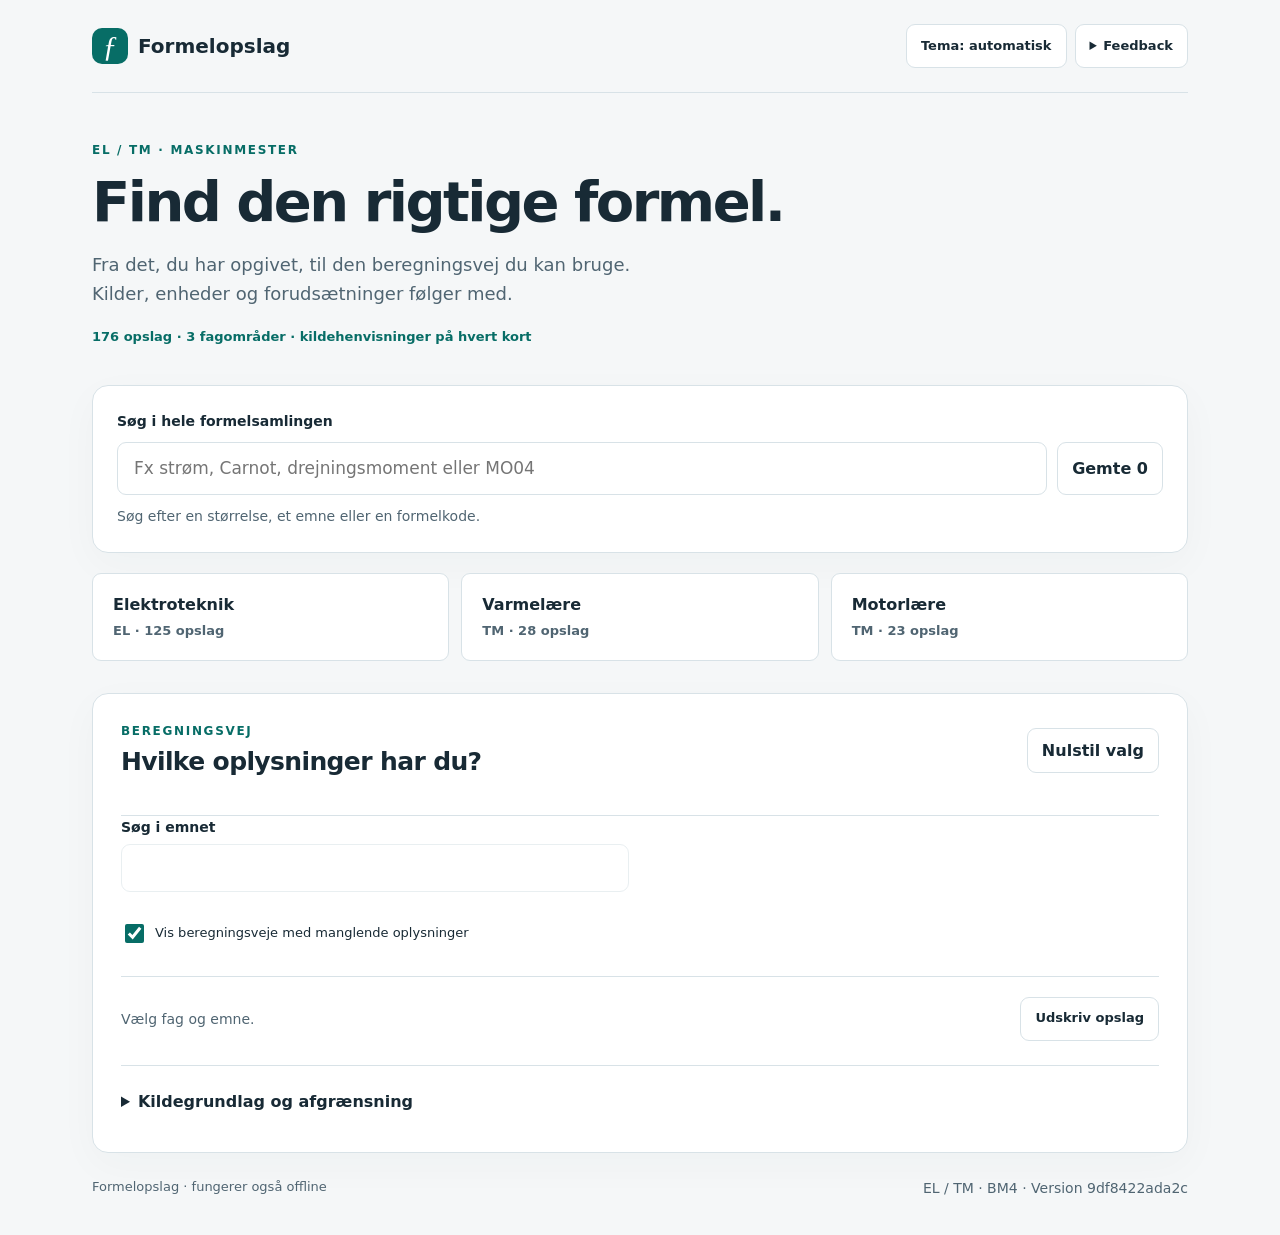
==== docs/index.html @ 3e1c9a3c "Fix formula discovery, source gaps and printable examples" ====
<!doctype html>
<html lang="da"><head><meta charset="utf-8"><meta name="viewport" content="width=device-width, initial-scale=1">
<meta name="description" content="Kildebaserede formler til elektroteknik, varmelære og motorlære. Find beregningsvejen, se enheder, forudsætninger og eksempler. Fungerer offline.">
<meta name="color-scheme" content="light dark"><title>Formelopslag · EL og TM</title><style>:root {
  color-scheme:light;
  --bg:#f5f7f8;
  --panel:#fff;
  --ink:#182a35;
  --muted:#506572;
  --border:#d8e2e7;
  --accent:#076d66;
  --soft:#e4f2ed;
  --warning:#865205;
  --shadow:0 12px 40px #1b374008;
}
@media(prefers-color-scheme:dark) {
  :root:not([data-theme=light]) {
    color-scheme:dark;
    --bg:#101b22;
    --panel:#17262f;
    --ink:#eaf2f6;
    --muted:#b0c4cf;
    --border:#38505f;
    --accent:#7bdbca;
    --soft:#183d38;
    --warning:#f4c67c;
    --shadow:none;
  }
}
:root[data-theme=dark] {
  color-scheme:dark;
  --bg:#101b22;
  --panel:#17262f;
  --ink:#eaf2f6;
  --muted:#b0c4cf;
  --border:#38505f;
  --accent:#7bdbca;
  --soft:#183d38;
  --warning:#f4c67c;
  --shadow:none;
}
* {
  box-sizing:border-box;
}
body {
  margin:0;
  background:var(--bg);
  color:var(--ink);
  font:16px/1.6 system-ui,-apple-system,BlinkMacSystemFont,"Segoe UI",sans-serif;
}
main {
  max-width:1160px;
  margin:auto;
  padding:0 32px;
}
button,input,select {
  font:inherit;
}
button,select,input[type=search] {
  min-height:44px;
  border:1px solid var(--border);
  border-radius:9px;
  background:var(--panel);
  color:var(--ink);
}
button {
  cursor:pointer;
  padding:9px 14px;
  font-weight:600;
}
button:hover {
  border-color:var(--accent);
  background:var(--soft);
}
button[aria-pressed=true] {
  background:var(--soft);
  border-color:var(--accent);
  color:var(--accent);
}
a {
  color:var(--accent);
}
:focus-visible {
  outline:3px solid var(--accent);
  outline-offset:4px;
}
[hidden] {
  display:none!important;
}
input[type=checkbox] {
  width:19px;
  height:19px;
  accent-color:var(--accent);
  vertical-align:middle;
  flex-shrink:0;
}
input:disabled {
  opacity:.55;
}
h1,h2,h3,p {
  margin-top:0;
}
h1 {
  font-size:clamp(32px,4.5vw,56px);
  line-height:1.13;
  letter-spacing:-.045em;
  margin-bottom:18px;
}
h2 {
  line-height:1.3;
  font-size:25px;
  letter-spacing:-.025em;
}
h3 {
  font-size:15px;
}
label {
  font-weight:600;
}
pre {
  white-space:pre-wrap;
  overflow-wrap:anywhere;
  font-size:14px;
}
summary {
  cursor:pointer;
  font-weight:600;
  min-height:44px;
  align-content:center;
}
.subtle {
  color:var(--muted);
  font-size:14px;
}
.eyebrow {
  font-size:12px;
  letter-spacing:.14em;
  color:var(--accent);
  font-weight:750;
  margin-bottom:10px;
}
.skip-link {
  position:absolute;
  top:-80px;
  padding:12px;
  background:var(--panel);
  z-index:10;
}
.skip-link:focus {
  top:12px;
}
.topbar {
  display:flex;
  align-items:center;
  justify-content:space-between;
  gap:16px;
  padding:24px 0;
  border-bottom:1px solid var(--border);
}
.brand {
  display:flex;
  align-items:center;
  gap:10px;
  text-decoration:none;
  font-weight:750;
  font-size:20px;
  color:var(--ink);
}
.brand-mark {
  display:grid;
  place-items:center;
  width:36px;
  height:36px;
  background:var(--accent);
  color:var(--panel);
  border-radius:10px;
  font:italic 30px Georgia,serif;
}
.header-actions {
  display:flex;
  align-items:center;
  gap:8px;
}
.header-actions button,.feedback summary {
  font-size:13px;
}
.feedback {
  position:relative;
}
.feedback summary {
  border:1px solid var(--border);
  border-radius:9px;
  padding:9px 14px;
  background:var(--panel);
}
.feedback-panel {
  position:absolute;
  right:0;
  top:52px;
  width:min(310px,calc(100vw - 32px));
  z-index:5;
  background:var(--panel);
  border:1px solid var(--border);
  border-radius:12px;
  padding:20px;
  box-shadow:var(--shadow);
}
.feedback-panel select {
  display:block;
  width:100%;
  margin:8px 0 16px;
}
.feedback-panel a {
  display:inline-block;
  padding:8px 0;
}
.feedback-panel p {
  overflow-wrap:anywhere;
  margin-bottom:0;
}
.hero {
  padding:48px 0 24px;
}
.hero-copy {
  color:var(--muted);
  font-size:18px;
  max-width:700px;
  margin-bottom:18px;
}
.catalog-count {
  font-size:13px;
  font-weight:650;
  color:var(--accent);
}
.discovery {
  background:var(--panel);
  border:1px solid var(--border);
  border-radius:16px;
  padding:24px;
  box-shadow:var(--shadow);
}
.discovery>label {
  display:block;
  font-size:14px;
  margin-bottom:10px;
}
.search-row {
  display:flex;
  gap:10px;
}
.search-row input {
  flex:1;
  min-width:0;
  padding:12px 16px;
  font-size:17px;
}
.search-row button {
  flex-shrink:0;
}
#discovery-status {
  margin:10px 0 0;
}
.discovery-results {
  display:grid;
  grid-template-columns:repeat(3,minmax(0,1fr));
  gap:10px;
}
.discovery-card {
  margin-top:14px;
  text-align:left;
  padding:16px;
  display:flex;
  flex-direction:column;
  align-items:flex-start;
  gap:6px;
  min-width:0;
}
.discovery-card strong {
  font-size:15px;
  overflow-wrap:anywhere;
}
.discovery-card span {
  font-size:12px;
  color:var(--muted);
}
#show-more {
  margin-top:18px;
}
.topic-shortcuts {
  display:grid;
  grid-template-columns:repeat(3,minmax(0,1fr));
  gap:12px;
  margin:20px 0 32px;
}
.topic-shortcuts button {
  text-align:left;
  padding:18px 20px;
}
.topic-shortcuts strong {
  display:block;
  font-size:16px;
}
.topic-shortcuts span {
  display:block;
  color:var(--muted);
  font-size:13px;
  margin-top:4px;
}
.workspace {
  background:var(--panel);
  border:1px solid var(--border);
  border-radius:16px;
  padding:28px;
  box-shadow:var(--shadow);
  scroll-margin-top:20px;
}
.workspace-title {
  display:flex;
  justify-content:space-between;
  align-items:center;
  gap:16px;
  margin-bottom:16px;
}
.workspace-title h2 {
  margin-bottom:0;
}
.workspace-title .eyebrow {
  margin-bottom:5px;
}
.controls {
  display:grid;
  grid-template-columns:repeat(2,minmax(0,1fr));
  gap:18px 22px;
}
.controls p {
  min-width:0;
  margin:0;
}
.controls label {
  display:block;
  font-size:14px;
}
.controls input[type=search],.controls select {
  display:block;
  width:100%;
  margin-top:6px;
  padding:10px 12px;
}
.context {
  padding-bottom:20px;
  border-bottom:1px solid var(--border);
}
.selection-text {
  display:block;
  font-size:15px;
  padding:12px 0;
  color:var(--accent);
  font-weight:650;
}
.seek-combobox { position:relative; min-width:0; }
#seek { width:100%; margin-top:6px; padding:10px 12px; text-align:left; scroll-margin-block:12px; }
#seek::after { content:'▾'; float:right; margin-left:8px; }
#seek-list {
  position:absolute; top:100%; left:0; right:0; z-index:20;
  overflow-y:auto; overscroll-behavior:contain;
  border:1px solid var(--border); border-radius:9px;
  background:var(--panel); color:var(--ink); box-shadow:0 8px 24px #0003;
}
#seek-list [role=option] { padding:10px 12px; cursor:pointer; overflow-wrap:anywhere; }
#seek-list [role=option]:hover,#seek-list .active { background:var(--accent); color:var(--panel); }
#seek-list [aria-selected=true] { font-weight:700; }
.links {
  display:flex;
  flex-wrap:wrap;
  gap:8px;
  margin:20px 0;
}
.links button {
  font-size:13px;
  padding:8px 12px;
}
.known {
  display:grid;
  grid-template-columns:repeat(auto-fit,minmax(min(100%,250px),1fr));
  gap:10px;
}
.given-option {
  display:flex;
  align-items:flex-start;
  gap:10px;
  min-height:48px;
  padding:12px;
  border:1px solid var(--border);
  border-radius:8px;
  background:var(--panel);
  font-size:14px;
  cursor:pointer;
}
.given-option input { margin-top:4px; flex-shrink:0; }
.given-option>span { min-width:0; }
.given-name { display:block; font-weight:650; }
.given-option small { display:block; margin-top:4px; color:var(--muted); font-size:12px; font-weight:400; line-height:1.5; }
.given-option:has(input:checked) { border-color:var(--accent); background:var(--soft); }
.given-option:focus-within { outline:2px solid var(--accent); outline-offset:2px; }
.given-instruction { margin:0 0 14px; font-size:13px; color:var(--muted); }
.given-group { margin-bottom:16px; }
.given-group h3 { margin:0 0 8px; font-size:13px; color:var(--accent); }
#given-context { margin:0 0 4px; font-size:13px; }
#other-givens { margin-top:14px; border-top:1px solid var(--border); padding-top:12px; }
#other-givens summary { font-size:13px; }
#other-givens[open] summary { margin-bottom:12px; }
.helper.given-example { border-top:1px solid var(--border); padding-top:16px; }
fieldset {
  margin:22px 0 14px;
  border:1px solid var(--border);
  border-radius:10px;
  padding:12px 18px;
}
legend {
  padding:0 8px;
  color:var(--accent);
  font-weight:650;
}
#filter-options {
  display:flex;
  flex-wrap:wrap;
  gap:8px 22px;
  margin:20px 0;
}
#filter-options label {
  font-size:13px;
  font-weight:500;
  min-height:44px;
  display:flex;
  gap:8px;
  align-items:center;
}
.result-header {
  display:flex;
  justify-content:space-between;
  align-items:center;
  gap:12px;
  border-top:1px solid var(--border);
  padding-top:20px;
}
#status {
  color:var(--muted);
  font-size:14px;
  margin:0;
}
#print {
  font-size:13px;
  flex-shrink:0;
}
.note {
  font-size:14px;
  border-left:3px solid var(--accent);
  padding:10px 14px;
  margin:20px 0;
  background:var(--soft);
}
.note:empty {
  display:none;
}
.cards {
  display:grid;
  grid-template-columns:repeat(2,minmax(0,1fr));
  gap:18px;
}
.cards.single {
  grid-template-columns:minmax(0,1fr);
}
.cards.single article {
  max-width:850px;
}
article {
  min-width:0;
  border:1px solid var(--border);
  border-radius:12px;
  padding:24px;
  background:var(--bg);
  overflow-wrap:anywhere;
}
article h2 {
  font-size:21px;
  line-height:1.4;
  margin-bottom:16px;
}
article>p,.condition {
  font-size:14px;
}
.condition {
  padding-bottom:16px;
  border-bottom:1px solid var(--border);
}
.missing {
  color:var(--warning);
}
.ready {
  color:var(--accent);
}
.pending {
  color:var(--warning);
}
.helper {
  margin-top:22px;
}
.helper.explanation {
  border-left:3px solid var(--accent);
  padding:12px 16px;
  background:var(--soft);
}
.helper.explanation p:last-child {
  margin-bottom:0;
}
.helper h3 {
  color:var(--accent);
  font-size:13px;
  text-transform:uppercase;
  letter-spacing:.06em;
  margin-bottom:8px;
}
.helper p {
  font-size:14px;
  margin-bottom:12px;
}
.source {
  border-top:1px solid var(--border);
  margin-top:24px;
  padding-top:16px;
}
.source strong,.source span {
  display:block;
}
.source span {
  margin-top:5px;
}
.card-actions {
  display:flex;
  flex-wrap:wrap;
  gap:8px;
  margin:16px 0;
}
.card-actions button {
  font-size:13px;
}
.math-line {
  max-width:100%;
  padding:12px 0;
  overflow-x:auto;
  overflow-y:hidden;
}
.math-image {
  display:block;
  max-width:100%;
  height:auto!important;
  object-fit:contain;
  object-position:left center;
}
.math-search {
  position:absolute;
  clip-path:inset(50%);
  width:1px;
  height:1px;
  overflow:hidden;
}
article details {
  margin-top:16px;
}
article details summary {
  font-size:13px;
}
.workspace>details {
  border-top:1px solid var(--border);
  margin-top:24px;
  padding-top:14px;
}
.workspace>details p {
  font-size:14px;
  color:var(--muted);
}
.table-scroll {
  overflow-x:auto;
  max-width:100%;
}
table {
  border-collapse:collapse;
  margin:16px 0;
  width:100%;
  font-size:13px;
}
th,td {
  border:1px solid var(--border);
  padding:10px 12px;
  text-align:left;
  vertical-align:top;
}
th {
  background:var(--soft);
}
.note-item {
  margin-top:20px;
}
.note-item h3 {
  font-size:17px;
}
footer {
  display:flex;
  justify-content:space-between;
  flex-wrap:wrap;
  gap:8px;
  padding:24px 0 36px;
  font-size:13px;
  color:var(--muted);
}
.action-status {
  position:fixed;
  bottom:24px;
  left:50%;
  transform:translateX(-50%);
  max-width:calc(100vw - 32px);
  background:var(--ink);
  color:var(--panel);
  padding:10px 18px;
  border-radius:10px;
  z-index:8;
  font-size:14px;
  box-shadow:var(--shadow);
}
.action-status:empty {
  display:none;
}
@media(prefers-color-scheme:dark) {
  :root:not([data-theme=light]) .math-image {
    filter:brightness(4) saturate(.35);
  }
}
:root[data-theme=dark] .math-image {
  filter:brightness(4) saturate(.35);
}
@media(max-width:750px) {
  main {
    padding:0 16px;
  }
  .topbar {
    padding:18px 0;
    align-items:flex-start;
  }
  .brand {
    font-size:16px;
    gap:7px;
  }
  .brand-mark {
    width:30px;
    height:30px;
    font-size:24px;
  }
  .header-actions {
    gap:5px;
  }
  .header-actions button,.feedback summary {
    padding:8px;
    font-size:11px;
  }
  .hero {
    padding:32px 0 16px;
  }
  .hero-copy {
    font-size:16px;
  }
  .discovery {
    padding:18px;
  }
  .search-row input {
    padding:10px;
    font-size:15px;
  }
  .search-row button {
    padding:8px 10px;
    font-size:12px;
  }
  .discovery-results,.cards {
    grid-template-columns:1fr;
  }
  .topic-shortcuts {
    gap:8px;
    margin-bottom:24px;
  }
  .topic-shortcuts button {
    padding:12px 10px;
  }
  .topic-shortcuts strong {
    font-size:13px;
  }
  .topic-shortcuts span {
    font-size:11px;
  }
  .workspace {
    padding:18px;
  }
  .controls {
    grid-template-columns:1fr;
    gap:16px;
  }
  .workspace-title {
    align-items:flex-start;
  }
  .workspace-title h2 {
    font-size:23px;
  }
  .workspace-title button {
    font-size:12px;
    padding:8px 10px;
  }
  article {
    padding:18px;
  }
  .result-header {
    align-items:flex-start;
  }
  #print {
    font-size:11px;
    padding:8px;
  }
  .links {
    gap:6px;
  }
  .links button {
    font-size:12px;
  }
  .known {
    display:grid;
    grid-template-columns:1fr;
  }
  .feedback-panel {
    right:0;
  }
}
@media(prefers-reduced-motion:no-preference) {
  button {
    transition:background .15s,border-color .15s;
  }
}
@media(max-width:420px) {
  .topbar {
    flex-wrap:wrap;
  }
  .header-actions {
    margin-left:auto;
  }
}
dialog {
  width:min(560px,calc(100vw - 32px));
  border:1px solid var(--border);
  border-radius:12px;
  background:var(--panel);
  color:var(--ink);
  padding:24px;
}
dialog::backdrop {
  background:#0008;
}
dialog textarea {
  display:block;
  width:100%;
  min-height:130px;
  margin:12px 0;
  padding:12px;
  color:var(--ink);
  background:var(--bg);
  border:1px solid var(--border);
  border-radius:8px;
  font:14px/1.5 monospace;
}
dialog button {
  float:right;
}
@media print {
  :root {
    color-scheme:light;
    --bg:#fff;
    --panel:#fff;
    --ink:#111;
    --muted:#444;
    --border:#bbb;
    --accent:#164c47;
    --soft:#fff;
  }
  body {
    font-size:11pt;
  }
  main {
    padding:0;
    max-width:none;
  }
  .topbar,.hero,.discovery,.topic-shortcuts,.workspace-title,.controls,.links,#known,#filter-options,.result-header,.card-actions,.choose-method,.action-status,.skip-link,footer,.workspace>details {
    display:none!important;
  }
  .workspace {
    border:0;
    box-shadow:none;
    padding:0;
  }
  .cards {
    display:block;
  }
  article {
    break-inside:avoid;
    margin-bottom:20px;
    background:#fff;
  }
  article details:not(.card-detail) {
    display:none;
  }
  article details.card-detail {
    display:block;
  }
  .math-image {
    filter:none!important;
  }
  .note {
    font-size:10pt;
  }
  article h2 {
    font-size:16pt;
  }
}
</style></head>
<body><a class="skip-link" href="#workspace">Gå til formelopslag</a><main>
<header class="topbar"><a class="brand" href="#" aria-label="Formelopslag, start"><span class="brand-mark" aria-hidden="true">ƒ</span> Formelopslag</a><div class="header-actions"><button id="theme-toggle" type="button" aria-label="Skift farvetema">Tema: automatisk</button><details class="feedback"><summary id="feedback-summary">Feedback</summary><div class="feedback-panel"><label for="feedback-type" id="feedback-type-label">Type</label><select id="feedback-type"></select><a id="feedback-link" href="mailto:">Åbn mail</a><p class="subtle" id="feedback-help"></p></div></details></div></header>
<section class="hero"><p class="eyebrow">EL / TM · MASKINMESTER</p><h1>Find den rigtige formel.</h1><p class="hero-copy">Fra det, du har opgivet, til den beregningsvej du kan bruge.<br>Kilder, enheder og forudsætninger følger med.</p><p class="catalog-count" id="catalog-count"></p></section>
<section class="discovery" aria-label="Søg på tværs af fag"><label for="global-search">Søg i hele formelsamlingen</label><div class="search-row"><input id="global-search" type="search" placeholder="Fx strøm, Carnot, drejningsmoment eller MO04" autocomplete="off" aria-describedby="discovery-status"><button id="saved-toggle" type="button" aria-pressed="false">Gemte <span id="saved-count">0</span></button></div><p id="discovery-status" class="subtle" role="status" aria-live="polite">Søg efter en størrelse, et emne eller en formelkode.</p><div id="discovery-results" class="discovery-results"></div><button id="show-more" type="button" hidden>Vis flere opslag</button></section>
<nav id="topic-shortcuts" class="topic-shortcuts" aria-label="Vælg fagområde"></nav>
<section id="workspace" class="workspace" aria-label="Find en beregningsvej" tabindex="-1"><div class="workspace-title"><div><p class="eyebrow">BEREGNINGSVEJ</p><h2>Hvilke oplysninger har du?</h2></div><button id="reset" type="button">Nulstil valg</button></div>
<div class="controls context"><p id="discipline-field" hidden><span>Fag</span><span id="discipline-text" class="selection-text"></span></p><p id="topic-field" hidden><label for="topic">Emne</label><select id="topic" hidden></select><span id="topic-text" class="selection-text" hidden></span></p></div>
<nav class="links" aria-label="Underemner" id="groups"></nav>
<div class="controls"><div id="seek-field" class="seek-combobox" hidden><label for="seek" id="seek-label">Jeg søger</label><button id="seek" type="button" role="combobox" aria-labelledby="seek-label seek" aria-haspopup="listbox" aria-expanded="false" aria-controls="seek-list" value="">Vælg størrelse</button><div id="seek-list" role="listbox" aria-labelledby="seek-label" hidden></div></div><p id="method-field" hidden><label for="method" id="method-label">Vælg beregningsvej</label><select id="method" hidden></select><span id="method-text" class="selection-text" hidden></span></p><p id="situation-field" hidden><label for="situation" id="situation-label">Fysisk situation</label><select id="situation" hidden></select><span id="situation-text" class="selection-text" hidden></span></p><p><label for="search">Søg i emnet</label><input id="search" type="search" disabled autocomplete="off"></p></div>
<fieldset id="known" hidden><legend>Jeg har opgivet</legend><p id="given-context" class="subtle"></p><p class="given-instruction">Markér de oplysninger, der står i opgaven. Du behøver kun oplysningerne til én brugbar formel.</p><div id="givens"></div></fieldset>
<p id="filter-options"><label><input type="checkbox" id="incomplete" checked> Vis beregningsveje med manglende oplysninger</label><label id="ac-other-field" hidden><input type="checkbox" id="ac-other"> Vis øvrig AC / RLC / trefase – kilder mangler</label></p>
<div class="result-header"><p id="status" role="status" aria-live="polite"></p><button id="print" type="button">Udskriv opslag</button></div><p class="note" id="model-note"></p><div class="cards" id="results"></div>
<details id="topic-notes" hidden><summary>Faglige noter og kildehuller</summary><div id="notes"></div></details>
<details id="register-section" hidden><summary>Konstanter og materialer fra undervisningen</summary><div id="registers" class="table-scroll"></div></details>
<details class="scope-details"><summary>Kildegrundlag og afgrænsning</summary><p id="scope"></p><p>Et match viser en mulig beregningsvej. Kontrollér altid fysisk model, fortegn og enheder. Kildehuller markeres udtrykkeligt.</p></details></section>
<footer><span>Formelopslag · fungerer også offline</span><span class="subtle version" id="version"></span></footer><p id="action-status" class="action-status" role="status" aria-live="polite"></p>
<dialog id="copy-dialog"><form method="dialog"><label id="copy-label" for="copy-value">Kopiér tekst</label><p class="subtle">Markér teksten og kopiér med Ctrl+C eller browserens kopieringsmenu.</p><textarea id="copy-value" readonly></textarea><button>Luk</button></form></dialog>
<noscript>Slå JavaScript til for at søge og vælge beregningsveje. Alle data findes lokalt i denne fil.</noscript>
<script id="database" type="application/json">{"catalogs":[{"format_version":"1.0","language":"da","audience":"Maskinmesteruddannelsens 4. semester","scope":"Kildebaserede DC-formler fra 16 oprindelige EL-præsentationer og to kondensatorlektioner (29 sider). Kapacitans, konstantstrøm og RC-transienter er dækket under angivne idealantagelser. AC-reaktans, impedans og øvrig AC er fortsat udækket; ikke en fuld BM4-pensumdækning.","entries":[{"id":"W04","seek":"Ladning Q [C]","given":"I [A], Δt [s]","condition":"Konstant strøm; ellers sum af delintervaller.","latex":"Q=I\\Delta t","steps":"Antal elementarladninger: $N_e=\\dfrac{|Q|}{e}$","conversion":"$\\mathrm{A}\\cdot\\mathrm{s}=\\mathrm{C}$ $1\\,\\mathrm{Ah}=3600\\,\\mathrm{C}$","pitfall":"Elektroner bevæger sig modsat den konventionelle strøm.","source_locations":["EL03:4,10","EL13:12"],"example":"$Q=50\\,\\mathrm{A}\\cdot60\\,\\mathrm{s}=3000\\,\\mathrm{C}$","example_check":{"expr":"50*60","expected":3000},"lookup":{"group":"current","seek_key":"Q","given_sets":[["I","dt"]],"situations":["charge"]},"explanation":"Q er den ladning, der passerer i tidsintervallet, ikke nødvendigvis al ladningen i en kondensator. Strømmen skal være konstant; ellers opdeles intervallet."},{"id":"I01","seek":"Strøm I [A]","given":"U [V], R [Ω]","condition":"Ohmsk R; DC eller konsistente AC-magnituder.","latex":"I=\\frac{U}{R}","steps":"Indsæt spændingen over netop R.","conversion":"$I[\\mathrm{A}]=\\dfrac{I[\\mathrm{mA}]}{1000}$","pitfall":"AC: U og I skal være samtidige værdier eller begge RMS. Brug U over netop R.","source_locations":["EL02:9-11"],"example":"$I=\\dfrac{24\\,\\mathrm{V}}{12\\,\\Omega}=2\\,\\mathrm{A}$","example_check":{"expr":"24/12","expected":2},"lookup":{"group":"current","seek_key":"I","given_sets":[["U","R"]],"situations":["dc_ohmic","ac_ohmic"]},"explanation":"U er spændingen over netop modstanden R. For en ren ohmsk AC-belastning skal U og I begge være effektivværdier eller begge øjebliksværdier; en kondensator kan ikke generelt erstattes af R."},{"id":"I02","seek":"Strøm I [A]","given":"P [W], U [V]","condition":"Stationær DC; P er elektrisk indgangseffekt.","latex":"I=\\frac{P}{U}","steps":"Ved mekanisk udgangseffekt findes først: $P_{\\mathrm{ind}}=\\dfrac{P_{\\mathrm{ud}}}{\\eta}$","conversion":"$P[\\mathrm{W}]=1000P[\\mathrm{kW}]$","pitfall":"Ved AC mangler kurveform/fase/effektfaktor. Se afgrænsning.","source_locations":["EL02:10","EL13:13,17"],"example":"$I=\\dfrac{200\\,\\mathrm{W}}{37{,}5\\,\\mathrm{V}}=5{,}333\\,\\mathrm{A}$","example_check":{"expr":"200/37.5","expected":5.333333333333333},"lookup":{"group":"current","seek_key":"I","given_sets":[["P","U"],["P_mech","eta","U"]],"situations":["dc_power"]},"explanation":"P er elektrisk indgangseffekt ved DC. Hvis kun aksel-effekten kendes, skal den først divideres med virkningsgraden; ved øvrig AC er P/U ikke tilstrækkeligt."},{"id":"I03","seek":"Strømmens størrelse |I| [A]","given":"P [W], R [Ω]","condition":"Ohmsk resistans; P er tabet i R.","latex":"|I|=\\sqrt{\\frac{P}{R}}","steps":"Vælg retningen særskilt.","conversion":"R i Ω; P i W.","pitfall":"Kvadratroden giver størrelse, ikke retning.","source_locations":["EL02:10","EL13:13,16"],"example":"$|I|=\\sqrt{\\dfrac{150\\,\\mathrm{W}}{0{,}96\\,\\Omega}}=12{,}5\\,\\mathrm{A}$","example_check":{"expr":"sqrt(150/.96)","expected":12.5},"lookup":{"group":"current","seek_key":"I","given_sets":[["P","R"]],"situations":["dc_ohmic","ac_ohmic"]},"explanation":"P er varmeeffekten i modstanden, ikke hele maskinens nyttige effekt. Kvadratroden giver strømstyrkens størrelse; strømretningen skal vælges særskilt."},{"id":"I04","seek":"Middelstrøm I [A]","given":"Q [C], Δt [s]","condition":"Netto passeret ladning i valgt interval.","latex":"I_{\\mathrm{middel}}=\\frac{Q}{\\Delta t}","steps":"Ved konstant strøm: $I_{\\mathrm{middel}}=I$","conversion":"$t[\\mathrm{s}]=60t[\\mathrm{min}]$","pitfall":"Strøm og energi er forskellige; ladning bruges ikke op.","source_locations":["EL02:7","EL03:4"],"example":"$I_{\\mathrm{middel}}=\\dfrac{2\\,\\mathrm{C}}{1\\,\\mathrm{s}}=2\\,\\mathrm{A}$","example_check":{"expr":"2/1","expected":2},"lookup":{"group":"current","seek_key":"I","given_sets":[["Q","dt"]],"situations":["charge"]},"explanation":"Resultatet er gennemsnittet over intervallet, ikke strømmen i et bestemt øjeblik. Q er nettoladningen, så strøm i modsatte retninger tæller med modsat fortegn."},{"id":"I05","seek":"Kildestrøm I [A]","given":"E [V], ri [Ω], R [Ω]","condition":"Én DC-kilde med intern serie-modstand.","latex":"I=\\frac{E}{r_i+R}","steps":"Find først hele seriens modstand.","conversion":"Alle modstande i Ω.","pitfall":"Ved afladning er klemspændingen mindre end EMK: $U_{\\mathrm{kl}}\u003cE$","source_locations":["EL04:3-4"],"example":"","example_check":null,"lookup":{"group":"current","seek_key":"I","given_sets":[["E","ri","R"]],"situations":["dc_source"]},"explanation":"E er kildens spænding uden belastning; r_i er modstanden inde i kilden, og R er den ydre belastning. De ligger i serie og skal derfor lægges sammen."},{"id":"I06","seek":"Grenstrøm Ik [A]","given":"Ugren [V], Rk [Ω]","condition":"Parallelgrene har samme knudespænding.","latex":"I_k=\\frac{U_{\\mathrm{gren}}}{R_k}","steps":"Find grenspændingen med knudepunktsmetoden ved flere kilder.","conversion":"$R[\\Omega]=1000R[\\mathrm{k}\\Omega]$","pitfall":"Alle grene er ikke nødvendigvis over hele kildespændingen.","source_locations":["EL04:6-7","EL09:3-10"],"example":"","example_check":null,"lookup":{"group":"current","seek_key":"I","given_sets":[["U","R"]],"situations":["parallel"]},"explanation":"U_gren er spændingen over den aktuelle parallelgren. Parallelgrene deler spænding, men har normalt forskellige strømme; totalstrømmen må ikke indsættes som grenstrøm."},{"id":"I07","seek":"Grenstrøm I1 [A]","given":"Itotal [A], R1, R2 [Ω]","condition":"To parallelle ohmske modstande.","latex":"I_1=I_{\\mathrm{total}}\\frac{R_2}{R_1+R_2}","steps":"For flere grene: $I_k=I_{\\mathrm{total}}\\dfrac{G_k}{\\sum_j G_j}$","conversion":"Samme modstandsenhed i forholdet.","pitfall":"Den modsatte modstand står i tælleren.","source_locations":["EL04:7"],"example":"$I_1=6\\,\\mathrm{A}\\dfrac{20\\,\\Omega}{10\\,\\Omega+20\\,\\Omega}=4\\,\\mathrm{A}$","example_check":{"expr":"6*20/(10+20)","expected":4},"lookup":{"group":"current","seek_key":"I","given_sets":[["Itotal","R1","R2"]],"situations":["parallel"]},"explanation":"Strømmen gennem R₁ beregnes med R₂ i tælleren. Den mindste modstand får den største grenstrøm; I_total er strømmen før forgreningen."},{"id":"B10","seek":"Viklingsstrøm I [A]","given":"H [A/m], l [m], N [1]","condition":"Magnetisk vej/spole-model som B05.","latex":"I=\\frac{Hl}{N}","steps":"Hvis B ønskes i jern: aflæs H fra B(H)-kurven først.","conversion":"l i m; H i A/m.","pitfall":"Aflæs ved relevant materiale og magnetiseringstilstand.","source_locations":["EL05:3","EL06:9-12"],"example":"","example_check":null,"lookup":{"group":"current","seek_key":"I","given_sets":[["H","lm","N"]],"situations":["magnetic_path"]},"explanation":"l er længden af den magnetiske vej, ikke længden af viklingstråden. N er antal vindinger; flere vindinger kræver mindre strøm for samme H i denne model."},{"id":"N02","seek":"Ukendt grenstrøm Ix [A]","given":"Alle øvrige ind- og udstrømme [A]","condition":"KCL i én knude; stationær kreds.","latex":"I_x=\\sum I_{\\mathrm{ind}}-\\sum I_{\\mathrm{andre,ud}}","steps":"Vælg grenstrømmens pil ud af knuden. $\\sum I_{\\mathrm{ind}}=\\sum I_{\\mathrm{ud}}$","conversion":"Omregn alle strømme til A eller alle til mA.","pitfall":"$I_x\u003c0$ betyder modsat den valgte pil; ikke en fejl i sig selv.","source_locations":["EL08:2","EL09:3-4"],"example":"","example_check":null,"lookup":{"group":"methods","seek_key":"I","given_sets":[["Iin","Iout"]],"situations":["dc_node"]},"explanation":"Vælg først, hvilke strømpile der peger ind og ud af knuden. Et negativt resultat betyder, at den ukendte strøm går modsat den valgte pil."},{"id":"U01","seek":"Spænding U [V]","given":"I [A], R [Ω]","condition":"Ohmsk belastning; U følger valgt polaritet.","latex":"U=R I","steps":"Strømpil ind i + på R giver positivt spændingsfald.","conversion":"$I[\\mathrm{A}]=\\dfrac{I[\\mathrm{mA}]}{1000}$","pitfall":"Et negativt resultat vender valgt polaritet.","source_locations":["EL02:9-11"],"example":"","example_check":null,"lookup":{"group":"voltage","seek_key":"U","given_sets":[["R","I"]],"situations":["dc_ohmic","ac_ohmic"]},"explanation":"U og I skal gælde den samme modstand. Spændingens fortegn følger din valgte polaritet og strømretning; R beskriver en ohmsk komponent."},{"id":"U02","seek":"Spænding U [V]","given":"P [W], I [A]","condition":"Stationær DC; samme komponent for P og I.","latex":"U=\\frac{P}{I}","steps":"Kontrollér: $I\\ne0$","conversion":"W og A.","pitfall":"Mekanisk udgangseffekt kan ikke indsættes direkte.","source_locations":["EL02:10","EL13:13"],"example":"","example_check":null,"lookup":{"group":"voltage","seek_key":"U","given_sets":[["P","I"]],"situations":["dc_power"]},"explanation":"P er elektrisk DC-effekt i den samme komponent, som strømmen I går igennem. Brug ikke mekanisk udgangseffekt uden først at medregne virkningsgraden."},{"id":"U03","seek":"Spændingens størrelse |U| [V]","given":"P [W], R [Ω]","condition":"Effekt afsat i ohmsk R.","latex":"|U|=\\sqrt{P R}","steps":"Polariteten vælges separat.","conversion":"P i W; R i Ω.","pitfall":"Kvadratroden giver størrelse.","source_locations":["EL02:10","EL13:13,15"],"example":"$|U|=\\sqrt{57{,}6\\,\\mathrm{W}\\cdot10\\,\\Omega}=24\\,\\mathrm{V}$","example_check":{"expr":"sqrt(57.6*10)","expected":24},"lookup":{"group":"voltage","seek_key":"U","given_sets":[["P","R"]],"situations":["dc_ohmic","ac_ohmic"]},"explanation":"P er den afsatte varmeeffekt i R. Kvadratroden giver spændingens størrelse og fortæller ikke, hvilken terminal der er positiv."},{"id":"U04","seek":"Potentialforskel U [V]","given":"W [J], Q [C]","condition":"Elektrisk energi overført pr. ladning.","latex":"U=\\frac{W}{Q}","steps":"Brug W for elektrisk arbejde mellem de valgte punkter.","conversion":"$\\dfrac{1\\,\\mathrm{J}}{1\\,\\mathrm{C}}=1\\,\\mathrm{V}$","pitfall":"W er her energi, ikke enhedssymbolet watt.","source_locations":["EL13:11-12","EL02:5"],"example":"","example_check":null,"lookup":{"group":"voltage","seek_key":"U","given_sets":[["W","Q"]],"situations":["charge_energy"]},"explanation":"W er den elektriske energi overført med ladningen Q. Resultatet er energi pr. ladning, ikke energi pr. sekund; det sidste er effekt."},{"id":"U05","seek":"Klemspænding Ukl [V]","given":"E [V], I [A], ri [Ω]","condition":"Afladning; I ud af kildens pluspol.","latex":"U_{\\mathrm{kl}}=E-I r_i","steps":"Beregn det interne spændingsfald først: $\\Delta U_i=I r_i$","conversion":"A og Ω.","pitfall":"Ved opladning med samme positive strøm: $U_{\\mathrm{kl}}=E+I r_i$","source_locations":["EL04:3"],"example":"","example_check":null,"lookup":{"group":"voltage","seek_key":"U","given_sets":[["E","I","ri"]],"situations":["dc_source"]},"explanation":"E er kildens EMK, mens U_kl er spændingen på terminalerne under belastning. Ved afladning trækkes det interne spændingsfald fra; denne fortegnsregel gælder strøm ud af pluspolen."},{"id":"U06","seek":"Delspænding U1 [V]","given":"U [V], R1, R2 [Ω]","condition":"To serie-R; midtpunktet er ubelastet.","latex":"U_1=U\\frac{R_1}{R_1+R_2}","steps":"Ved last: erstat belastet R med dens parallelkombination.","conversion":"Samme enhed for R1 og R2.","pitfall":"En tilsluttet last ændrer spændingsdelingen.","source_locations":["EL04:5"],"example":"$U_1=24\\,\\mathrm{V}\\dfrac{100\\,\\Omega}{100\\,\\Omega+200\\,\\Omega}=8\\,\\mathrm{V}$","example_check":{"expr":"24*100/300","expected":8},"lookup":{"group":"voltage","seek_key":"U1","given_sets":[["U","R1","R2"]],"situations":["series"]},"explanation":"U er spændingen over begge seriemodstande, mens U₁ kun er spændingen over R₁. Kobles en belastning på midtpunktet, ændres forholdet, og den viste simple spændingsdeler gælder ikke længere."},{"id":"U07","seek":"Knudespænding Va [V]","given":"Grenkilder Ek [V], Rk [Ω]","condition":"Fælles knude a og reference 0; kilder + mod a.","latex":"V_a=\\dfrac{\\sum_k\\dfrac{E_k}{R_k}}{\\sum_k\\dfrac{1}{R_k}}","steps":"Ren modstandsgren: $E_k=0$ Find derpå grenstrømmene: $I_k=\\dfrac{V_a-E_k}{R_k}$","conversion":"V og Ω.","pitfall":"Gælder denne to-knude-topologi; ellers løs KCL-ligninger.","source_locations":["EL09:4-10","EL08:4-10"],"example":"","example_check":null,"lookup":{"group":"methods","seek_key":"Va","given_sets":[["branch_sources","Rs","reference"]],"situations":["two_nodes"]},"explanation":"Alle E_k måles med polaritet mod den samme reference på 0 V. V_a er knudens potentiale; en grenstrøm findes bagefter ud fra spændingsforskellen i den gren."},{"id":"E01","seek":"Induceret spænding e [V]","given":"N [1], ΔΦ [Wb], Δt [s]","condition":"Middel-EMK over interval; samme flux gennem hver vinding.","latex":"e_{\\mathrm{middel}}=-N\\frac{\\Delta\\Phi}{\\Delta t}","steps":"$\\Delta\\Phi=\\Phi_{\\mathrm{slut}}-\\Phi_{\\mathrm{start}}$ Størrelse: $|e_{\\mathrm{middel}}|=N\\dfrac{|\\Delta\\Phi|}{\\Delta t}$","conversion":"$\\Phi[\\mathrm{Wb}]=\\dfrac{\\Phi[\\mathrm{mWb}]}{1000}$ $t[\\mathrm{s}]=\\dfrac{t[\\mathrm{ms}]}{1000}$","pitfall":"Minus er Lenz-retningen ift. valgt fluxnormal og omløbsretning.","source_locations":["EL14:3-5","EL12:3"],"example":"$N=100,\\quad\\Delta\\Phi=2\\,\\mathrm{mWb}$ $\\Delta t=0{,}1\\,\\mathrm{s}$ $e_{\\mathrm{middel}}=-2\\,\\mathrm{V}$","example_check":{"expr":"-100*.002/.1","expected":-2},"lookup":{"group":"induction","seek_key":"e","given_sets":[["N","dPhi","dt"]],"situations":["flux_interval"]},"explanation":"ΔΦ/Δt er den gennemsnitlige fluxændring pr. sekund, ikke selve fluxen. Minusset beskriver, at den inducerede spænding modvirker ændringen; N tæller vindingerne."},{"id":"E02","seek":"Øjebliks-EMK e(t) [V]","given":"N [1], Φ(t) [Wb]","condition":"Valgt positiv fluxnormal og konsistent omløbsretning.","latex":"e(t)=-N\\frac{\\mathrm{d}\\Phi}{\\mathrm{d}t}","steps":"Differentier fluxfunktionen; eller aflæs dens lokale hældning.","conversion":"$\\dfrac{\\mathrm{Wb}}{\\mathrm{s}}=\\mathrm{V}$","pitfall":"Middelhældning: $\\dfrac{\\Delta\\Phi}{\\Delta t}$ Øjeblikshældning: $\\dfrac{\\mathrm{d}\\Phi}{\\mathrm{d}t}$","source_locations":["EL14:4,8"],"example":"","example_check":null,"lookup":{"group":"induction","seek_key":"e","given_sets":[["N","Phi_t"]],"situations":["flux_function"]},"explanation":"Den afledte dΦ/dt er fluxens ændringshastighed i øjeblikket. Konstant flux giver derfor ingen induceret spænding, selv om fluxen er stor."},{"id":"E03","seek":"Bevægelses-EMK |E| [V]","given":"B [T], l [m], v [m/s]","condition":"Lige leder; l, v og B står indbyrdes vinkelret.","latex":"|E|=Blv","steps":"Brug længden i feltet. Polaritet findes med generatorreglen og: $\\vec v\\times\\vec B$","conversion":"$v[\\mathrm{m/s}]=\\dfrac{v[\\mathrm{km/h}]}{3{,}6}$","pitfall":"Kun størrelse; vilkårlig bevægelsesretning kræver projektion.","source_locations":["EL12:3-4"],"example":"","example_check":null,"lookup":{"group":"induction","seek_key":"e","given_sets":[["B","lactive","v"]],"situations":["motion_emf"]},"explanation":"l er den aktive lederlængde i feltet, og v er lederens hastighed. Udtrykket gælder den vinkelrette geometri og giver spændingens størrelse; polariteten bestemmes af bevægelses- og feltretning."},{"id":"E05","seek":"Selvinduktions-EMK es [V]","given":"L [H], di/dt [A/s]","condition":"Konstant induktans; induceret modspænding.","latex":"e_s=-L\\frac{\\mathrm{d}i}{\\mathrm{d}t}","steps":"For lineær rampe: $e_{s,\\mathrm{middel}}=-L\\dfrac{\\Delta I}{\\Delta t}$","conversion":"$L[\\mathrm{H}]=\\dfrac{L[\\mathrm{mH}]}{1000}$","pitfall":"Passiv klemspænding: $u_L=+L\\dfrac{\\mathrm{d}i}{\\mathrm{d}t}$ EMK er modsatrettet.","source_locations":["EL14:7-9"],"example":"$L=20\\,\\mathrm{mH}$ $\\dfrac{\\Delta I}{\\Delta t}=\\dfrac{2\\,\\mathrm{A}}{10\\,\\mathrm{ms}}$ $e_{s,\\mathrm{middel}}=-4\\,\\mathrm{V}$","example_check":{"expr":"-.02*2/.01","expected":-4},"lookup":{"group":"induction","seek_key":"e","given_sets":[["L","didt"]],"situations":["self_induction"]},"explanation":"Det er strømændringen, der skaber modspændingen, ikke en konstant strøm. e_s er den inducerede EMK; spændingsfaldet over en spole kan have modsat fortegn med en anden polaritetsdefinition."},{"id":"N01","seek":"Knudespændinger Va [V]","given":"Topologi, R [Ω], kilder og reference","condition":"DC-net; strømmene ud af hver ukendt knude.","latex":"\\sum_b\\frac{V_a-V_b}{R_{ab}}=I_{\\mathrm{ind},a}","steps":"Vælg reference 0. Skriv KCL; løs samtidige ligninger. $I_k=\\dfrac{V_a-V_b}{R_k}$","conversion":"V og Ω.","pitfall":"Ideel kilde mellem ukendte knuder kræver superknude og: $V_a-V_b=E$","source_locations":["EL08:2-10","EL09:3-10"],"example":"","example_check":null,"lookup":{"group":"methods","seek_key":"Va","given_sets":[["network","Rs","sources","reference"]],"situations":["dc_node"]},"explanation":"V_a og V_b er potentialer relativt til samme 0 V-reference. Hver brøk er en grenstrøm ud af knuden; du opstiller én ligning pr. ukendt knude og løser dem samlet."},{"id":"N03","seek":"Kontrol af spændinger","given":"Kilders polaritet, I [A], R [Ω]","condition":"KVL i lukket DC-sløjfe; kontrol efter KCL-løsning.","latex":"\\sum_k\\Delta V_k=0","steps":"Fra minus til plus over kilde: $\\Delta V=+E$ Med strøm gennem modstand: $\\Delta V=-IR$","conversion":"Alle led i V.","pitfall":"Kun $n-1$ knudeligninger er uafhængige i et net med n knuder.","source_locations":["EL08:3,9-14","EL09:3-10"],"example":"","example_check":null,"lookup":{"group":"methods","seek_key":"voltage_check","given_sets":[["sources","I","Rs","network"]],"situations":["dc_node"]},"explanation":"Følg én valgt omløbsretning rundt i en lukket sløjfe. Spændingsstigninger og spændingsfald har modsat fortegn; dette er en kontrol, ikke en sum af alle positive spændingsstørrelser."},{"id":"R01","seek":"Resistans R [Ω]","given":"U [V], I [A]","condition":"Ohmsk komponent ved den aktuelle temperatur.","latex":"R=\\frac{U}{I}","steps":"U og I skal høre til samme komponent.","conversion":"$I[\\mathrm{A}]=\\dfrac{I[\\mathrm{mA}]}{1000}$","pitfall":"R er komponentens modstand; ρ er materialets resistivitet.","source_locations":["EL02:8-11"],"example":"","example_check":null,"lookup":{"group":"resistance","seek_key":"R","given_sets":[["U","I"]],"situations":["dc_ohmic","ac_ohmic"]},"explanation":"U måles over komponenten, og I gennem den samme komponent. Resistansen gælder ved den aktuelle temperatur; forholdet beskriver ikke automatisk en kondensators eller spoles AC-modstand."},{"id":"R02","seek":"Resistans R [Ω]","given":"P [W], I [A]","condition":"Ohmsk R; P er dens afsatte effekt.","latex":"R=\\frac{P}{I^2}","steps":"Kvadrér I efter enhedsomregning.","conversion":"A, ikke mA.","pitfall":"Et mA-tal uden omregning giver fejl på faktor: $10^6$","source_locations":["EL02:10","EL13:15"],"example":"$R=\\dfrac{24\\,\\mathrm{W}}{(2\\,\\mathrm{A})^2}=6\\,\\Omega$","example_check":{"expr":"24/2**2","expected":6},"lookup":{"group":"resistance","seek_key":"R","given_sets":[["P","I"]],"situations":["dc_ohmic","ac_ohmic"]},"explanation":"P er varmeeffekten i netop den modstand, der fører I. Strømmen kvadreres, så dens retning ikke ændrer den positive resistans."},{"id":"R03","seek":"Resistans R [Ω]","given":"U [V], P [W]","condition":"Ohmsk R; U måles over R.","latex":"R=\\frac{U^2}{P}","steps":"P skal være tabet i den samme R.","conversion":"V og W.","pitfall":"Gælder ikke motorens mekaniske udgangseffekt.","source_locations":["EL02:10","EL13:13"],"example":"","example_check":null,"lookup":{"group":"resistance","seek_key":"R","given_sets":[["U","P"]],"situations":["dc_ohmic","ac_ohmic"]},"explanation":"U er spændingen over modstanden, og P er dens varmeeffekt. Spændingens polaritet forsvinder ved kvadrering; brug ikke hele apparatets effekt til en enkelt modstand."},{"id":"R04","seek":"Ledermodstand R [Ω]","given":"ρ [Ω·mm²/m], l [m], S [mm²]","condition":"Ensartet leder; ρ ved relevant temperatur.","latex":"R=\\rho\\frac{l}{S}","steps":"Ved identiske frem- og returledere bruges sløjfelængden: $l_{\\mathrm{sløjfe}}=2l$","conversion":"Med ρ [Ω·m] skal S være i m².","pitfall":"Et kabel med fire ledere på 10 mm² har pr. leder: $S=10\\,\\mathrm{mm}^2$","source_locations":["EL07:3-5,8"],"example":"Kobber, pr. leder: $R=\\dfrac{0{,}0175\\,\\Omega\\mathrm{mm}^2\\cdot300\\,\\mathrm{m}}{\\mathrm{m}\\cdot10\\,\\mathrm{mm}^2}$ $R=0{,}525\\,\\Omega$","example_check":{"expr":".0175*300/10","expected":0.525},"lookup":{"group":"resistance","seek_key":"R","given_sets":[["rho","l","S"]],"situations":["conductor"]},"explanation":"ρ er materialets resistivitet, mens R er modstanden for hele lederen. Med ρ i Ω·mm²/m skal tværsnittet S være i mm² og længden l i meter."},{"id":"R05","seek":"Varm modstand RT [Ω]","given":"Rt [Ω], αt [K⁻¹], T, t [°C]","condition":"Lineær metalmodel; α hører til referencen t.","latex":"R_T=R_t[1+\\alpha_t(T-t)]","steps":"Referencetemperatur: $t=20\\,{}^\\circ\\mathrm{C}$ Brug materialetabellens $\\alpha_{20}$","conversion":"Temperaturforskellens talværdi: $\\Delta T[\\mathrm{K}]=\\Delta T[{}^\\circ\\mathrm{C}]$","pitfall":"Ikke en generel model for NTC/PTC eller stor temperaturændring.","source_locations":["EL10:3-5"],"example":"","example_check":null,"lookup":{"group":"resistance","seek_key":"R","given_sets":[["Rt","alpha","T","tref"]],"situations":["thermal"]},"explanation":"t er referencetemperaturen, ikke tid; T er den nye temperatur. Temperaturkoefficienten α_t skal høre til samme reference som den kendte modstand R_t."},{"id":"R06","seek":"Kold modstand Rt [Ω]","given":"RT [Ω], αt [K⁻¹], T, t [°C]","condition":"Samme lineære model og reference som R05.","latex":"R_t=\\frac{R_T}{1+\\alpha_t(T-t)}","steps":"Kontrollér nævneren og referencetemperaturen.","conversion":"Forskel i K eller °C.","pitfall":"Brug ikke $\\alpha_{20}$ ukritisk ved reference 0 °C.","source_locations":["EL10:9-10"],"example":"","example_check":null,"lookup":{"group":"resistance","seek_key":"R","given_sets":[["RT","alpha","T","tref"]],"situations":["thermal"]},"explanation":"R_T er den kendte modstand ved T; R_t er den søgte ved reference t. Brug α_t ved reference t, og anvend kun den lineære model i dens gyldige temperaturområde."},{"id":"R07","seek":"Seriemodstand Rs [Ω]","given":"R1 … Rn [Ω]","condition":"Én strømvej; samme strøm i alle R.","latex":"R_s=\\sum_{k=1}^{n}R_k","steps":"Spændinger og effekter summeres også.","conversion":"Alle R i samme enhed.","pitfall":"R i separate strømveje er ikke i serie.","source_locations":["EL04:4-5,8"],"example":"$R_s=200\\,\\Omega+160\\,\\Omega+140\\,\\Omega$ $R_s=500\\,\\Omega$","example_check":{"expr":"200+160+140","expected":500},"lookup":{"group":"resistance","seek_key":"R","given_sets":[["Rs"]],"situations":["series"]},"explanation":"Modstandene kan kun lægges direkte sammen, når den samme strøm går gennem dem alle. En forgrening mellem modstandene kan bryde denne serieforbindelse."},{"id":"R08","seek":"Parallelmodstand Rp [Ω]","given":"R1 … Rn [Ω]","condition":"Alle R mellem de samme to knuder.","latex":"R_p=\\left(\\sum_{k=1}^{n}\\frac{1}{R_k}\\right)^{-1}","steps":"To parallelle modstande: $R_p=\\dfrac{R_1R_2}{R_1+R_2}$","conversion":"Alle R i samme enhed.","pitfall":"Parallelmodstanden skal være mindre end den mindste grenmodstand.","source_locations":["EL04:6-8"],"example":"$R_p=\\left(\\dfrac{1}{125\\,\\Omega}+\\dfrac{1}{100\\,\\Omega}+\\dfrac{1}{40\\,\\Omega}\\right)^{-1}$ $R_p=23{,}256\\,\\Omega$","example_check":{"expr":"1/(1/125+1/100+1/40)","expected":23.25581395348837},"lookup":{"group":"resistance","seek_key":"R","given_sets":[["Rs"]],"situations":["parallel"]},"explanation":"Parallel betyder, at alle modstande er forbundet mellem de samme to knuder. Du summerer de omvendte modstande og tager derefter den omvendte værdi; resultatet er mindre end den mindste grenmodstand."},{"id":"R09","seek":"Indre modstand ri [Ω]","given":"E [V], Ukl [V], I [A]","condition":"Belastet DC-kilde; afladning.","latex":"r_i=\\frac{E-U_{\\mathrm{kl}}}{I}","steps":"Find kildens EMK ved tomgang: $I=0$","conversion":"V og A.","pitfall":"Målingerne skal være ved samme kildetilstand.","source_locations":["EL04:3,8"],"example":"$r_i=\\dfrac{(12{,}4-11{,}2)\\,\\mathrm{V}}{6\\,\\mathrm{A}}=0{,}2\\,\\Omega$","example_check":{"expr":"(12.4-11.2)/6","expected":0.2},"lookup":{"group":"resistance","seek_key":"ri","given_sets":[["E","Ukl","I"]],"situations":["dc_source"]},"explanation":"E er spændingen uden belastning, mens U_kl måles med strømmen I. Deres forskel er det interne spændingsfald; den viste form gælder en afladende DC-kilde."},{"id":"R10","seek":"Resistans R [Ω]","given":"G [S]","condition":"Ohmsk komponent.","latex":"R=\\frac{1}{G}","steps":"For en leder findes først: $G=\\gamma\\dfrac{S}{l}$","conversion":"$G[\\mathrm{S}]=\\dfrac{G[\\mathrm{mS}]}{1000}$","pitfall":"Specifik γ og komponentens G er forskellige.","source_locations":["EL07:6"],"example":"","example_check":null,"lookup":{"group":"resistance","seek_key":"R","given_sets":[["G"]],"situations":["dc_ohmic"]},"explanation":"G er hele komponentens konduktans i siemens, ikke materialets specifikke ledningsevne γ. Stor konduktans svarer til lille resistans."},{"id":"G03","seek":"Resistivitet ρ","given":"R [Ω], l [m], S [mm²]","condition":"Ensartet leder ved kendt temperatur.","latex":"\\rho=\\frac{R S}{l}","steps":"Vælg enten mm²-systemet eller SI konsekvent.","conversion":"S i mm² giver ρ i Ω·mm²/m.","pitfall":"Materialeværdi, ikke hele lederens modstand.","source_locations":["EL07:3,6"],"example":"","example_check":null,"lookup":{"group":"resistance","seek_key":"rho","given_sets":[["R","S","l"]],"situations":["conductor"]},"explanation":"ρ er en materialeværdi ved den valgte temperatur. R gælder hele lederen; S skal være i den arealenhed, som du ønsker i resistivitetens enhed."},{"id":"G04","seek":"Tværsnit S [mm²]","given":"ρ [Ω·mm²/m], l [m], R [Ω]","condition":"Ensartet leder; kendt materialeværdi.","latex":"S=\\rho\\frac{l}{R}","steps":"Rund leder med diameter d: $S=\\dfrac{\\pi d^2}{4}$","conversion":"Med SI-ρ fås S i m².","pitfall":"Radius og diameter giver forskellige arealformler.","source_locations":["EL07:3,8"],"example":"Aluminium: $S=\\dfrac{0{,}029\\,\\Omega\\mathrm{mm}^2\\cdot500\\,\\mathrm{m}}{\\mathrm{m}\\cdot0{,}740\\,\\Omega}$ $S=19{,}595\\,\\mathrm{mm}^2$","example_check":{"expr":".029*500/.740","expected":19.594594594594597},"lookup":{"group":"resistance","seek_key":"S","given_sets":[["rho","l","R"]],"situations":["conductor"]},"explanation":"S er lederens tværsnit, ikke dens diameter. Brug l i meter og ρ i Ω·mm²/m, hvis resultatet skal være i mm²."},{"id":"G05","seek":"Lederlængde l [m]","given":"R [Ω], S [mm²], ρ [Ω·mm²/m]","condition":"Ensartet leder.","latex":"l=\\frac{R S}{\\rho}","steps":"Afklar om R er én leder eller en hel sløjfe.","conversion":"$R[\\Omega]=\\dfrac{R[\\mathrm{m}\\Omega]}{1000}$","pitfall":"Sløjfens samlede længde er frem + retur.","source_locations":["EL07:3,8"],"example":"Kobber: $l=\\dfrac{0{,}080\\,\\Omega\\cdot10\\,\\mathrm{mm}^2}{0{,}0175\\,\\Omega\\mathrm{mm}^2/\\mathrm{m}}$ $l=45{,}714\\,\\mathrm{m}$","example_check":{"expr":".08*10/.0175","expected":45.714285714285715},"lookup":{"group":"resistance","seek_key":"l","given_sets":[["R","S","rho"]],"situations":["conductor"]},"explanation":"l er den elektriske lederlængde, som modstanden R gælder for. Brug ikke automatisk kabelrutens længde, hvis den målte kreds også omfatter returlederen."},{"id":"G06","seek":"Temperaturstigning ΔT [K]","given":"RT, Rt [Ω], αt [K⁻¹]","condition":"Lineær metalmodel med kendt t.","latex":"\\Delta T=\\frac{R_T-R_t}{R_t\\alpha_t}","steps":"Den endelige temperatur: $T=t+\\Delta T$","conversion":"ΔT i K har samme talværdi som °C.","pitfall":"En stigning på 32,7 K fra 20 °C giver 52,7 °C.","source_locations":["EL10:5,8"],"example":"$\\Delta T=\\dfrac{(475-420)\\,\\Omega}{420\\,\\Omega\\cdot0{,}004\\,\\mathrm{K}^{-1}}$ $\\Delta T=32{,}738\\,\\mathrm{K}$","example_check":{"expr":"(475-420)/(420*.004)","expected":32.73809523809524},"lookup":{"group":"resistance","seek_key":"dT","given_sets":[["RT","Rt","alpha"]],"situations":["thermal"]},"explanation":"ΔT er ændringen fra reference t, ikke den nye temperatur T. Den nye temperatur findes ved at lægge ΔT til t; α_t skal passe til samme reference."},{"id":"G01","seek":"Konduktans G [S]","given":"R [Ω] eller I [A], U [V]","condition":"Samme ohmske komponent.","latex":"G=\\frac{1}{R}=\\frac{I}{U}","steps":"Ensartet leder: $G=\\gamma\\dfrac{S}{l}$","conversion":"$1\\,\\mathrm{S}=\\dfrac{1}{\\Omega}$","pitfall":"G [S] og tværsnit S [mm²] er forskellige størrelser.","source_locations":["EL07:6,9"],"example":"","example_check":null,"lookup":{"group":"resistance","seek_key":"G","given_sets":[["R"],["I","U"]],"situations":["dc_ohmic"]},"explanation":"G beskriver hele komponenten og måles i siemens. Materialets ledningsevne γ er noget andet og kræver også geometri for at bestemme en konkret leders konduktans."},{"id":"G02","seek":"Specifik ledningsevne γ","given":"ρ i kendt enhed","condition":"Materialeværdi ved samme temperatur.","latex":"\\gamma=\\frac{1}{\\rho}","steps":"SI-enhed for ledningsevne: $\\dfrac{\\mathrm{S}}{\\mathrm{m}}$ Med resistivitet i Ω·mm²/m: $\\dfrac{\\mathrm{m}}{\\Omega\\cdot\\mathrm{mm}^2}$","conversion":"Omregn ρ først ved skift til SI.","pitfall":"Konduktans G afhænger også af geometri.","source_locations":["EL07:6,9"],"example":"Aluminium: $\\gamma=\\dfrac{1}{0{,}029\\,\\Omega\\mathrm{mm}^2/\\mathrm{m}}$ $\\gamma=34{,}483\\,\\dfrac{\\mathrm{m}}{\\Omega\\mathrm{mm}^2}$","example_check":{"expr":"1/.029","expected":34.48275862068966},"lookup":{"group":"resistance","seek_key":"gamma","given_sets":[["rho"]],"situations":["conductor"]},"explanation":"γ er materialets specifikke ledningsevne, ikke konduktansen G for en hel leder. Den er den omvendte af resistiviteten ρ; enheden følger den enhed, ρ er angivet i."},{"id":"P01","seek":"Elektrisk effekt P [W]","given":"U [V], I [A]","condition":"Stationær DC; forbrugerens pluspol mod strømpilen.","latex":"P=U I","steps":"Optaget effekt ved passiv fortegnskonvention: $P>0$","conversion":"DC: $\\mathrm{kV}\\cdot\\mathrm{A}=\\mathrm{kW}$ $\\mathrm{V}\\cdot\\mathrm{A}=\\mathrm{W}$","pitfall":"AC kræver en særskilt model. $P=UI$ er ikke generelt aktiv AC-effekt.","source_locations":["EL13:6,12-13"],"example":"","example_check":null,"lookup":{"group":"power","seek_key":"P","given_sets":[["U","I"]],"situations":["dc_power"]},"explanation":"U og I gælder samme DC-forbruger. Positiv effekt betyder optaget effekt med strøm ind i pluspolen; for øvrig AC er effektivspænding gange effektivstrøm ikke nødvendigvis aktiv effekt."},{"id":"P02","seek":"Varmeeffekt P [W]","given":"I [A], R [Ω]","condition":"Ohmsk R ved aktuel temperatur.","latex":"P=I^2R","steps":"Brug samme R som strømmen løber i.","conversion":"A og Ω.","pitfall":"P er energioverførsel pr. tid; strøm bruges ikke op.","source_locations":["EL13:12-15"],"example":"$P=(2\\,\\mathrm{A})^2\\cdot7\\,\\Omega=28\\,\\mathrm{W}$","example_check":{"expr":"2**2*7","expected":28},"lookup":{"group":"power","seek_key":"P","given_sets":[["I","R"]],"situations":["dc_ohmic","ac_ohmic"]},"explanation":"Resultatet er varmeeffekten i R, ikke nødvendigvis maskinens nyttige effekt. Ved ren ohmsk sinus-AC giver effektivstrømmen den gennemsnitlige varmeeffekt."},{"id":"P03","seek":"Varmeeffekt P [W]","given":"U [V], R [Ω]","condition":"U er spændingen over ohmsk R.","latex":"P=\\frac{U^2}{R}","steps":"Omregn R før indsættelse.","conversion":"$R[\\Omega]=1000R[\\mathrm{k}\\Omega]$","pitfall":"U over en hel serie er ikke U over hver modstand.","source_locations":["EL13:12-13"],"example":"","example_check":null,"lookup":{"group":"power","seek_key":"P","given_sets":[["U","R"]],"situations":["dc_ohmic","ac_ohmic"]},"explanation":"U skal være spændingen over netop R. Ved ren ohmsk sinus-AC bruges effektivspændingen til gennemsnitlig varmeeffekt, ikke spændingens spidsværdi."},{"id":"P04","seek":"Middel-effekt P [W]","given":"W [J], Δt [s]","condition":"Energi/arbejde omsat i et interval.","latex":"P_{\\mathrm{middel}}=\\frac{W}{\\Delta t}","steps":"P er konstant kun hvis forløbet er stationært.","conversion":"$W[\\mathrm{J}]=1000W[\\mathrm{kJ}]$ $t[\\mathrm{s}]=60t[\\mathrm{min}]$","pitfall":"$\\dfrac{\\mathrm{kWh}}{\\mathrm{h}}=\\mathrm{kW}$ Resultatet er ikke i W.","source_locations":["EL13:6-7,17"],"example":"$P=\\dfrac{117\\,\\mathrm{kJ}}{120\\,\\mathrm{s}}=975\\,\\mathrm{W}$","example_check":{"expr":"117000/120","expected":975},"lookup":{"group":"power","seek_key":"P","given_sets":[["W","dt"]],"situations":["energy_mean"]},"explanation":"W er den samlede omsatte energi i intervallet Δt. Resultatet er middel-effekt; den øjeblikkelige effekt kan både være højere og lavere."},{"id":"P05","seek":"Afgiven effekt Pud [W]","given":"η [1], Pind [W]","condition":"Samme maskine og driftspunkt.","latex":"P_{\\mathrm{ud}}=\\eta P_{\\mathrm{ind}}","steps":"Omvendt beregning: $P_{\\mathrm{ind}}=\\dfrac{P_{\\mathrm{ud}}}{\\eta}$","conversion":"$\\eta=85\\,\\%=\\dfrac{85}{100}=0{,}85$","pitfall":"Kaskade: $\\eta_{\\mathrm{total}}=\\prod_k\\eta_k$","source_locations":["EL13:4"],"example":"$P_{\\mathrm{ud}}=0{,}85\\cdot1000\\,\\mathrm{W}=850\\,\\mathrm{W}$","example_check":{"expr":".85*1000","expected":850},"lookup":{"group":"power","seek_key":"P_out","given_sets":[["eta","P_in"]],"situations":["machine"]},"explanation":"P_ind er tilført effekt, og P_ud er nyttig afgivet effekt. Indsæt η som decimaltal, eksempelvis 0,85 for 85 %, og brug samme driftspunkt."},{"id":"P06","seek":"Effekttab Ptab [W]","given":"Pind, Pud [W]","condition":"Stationær energibalance.","latex":"P_{\\mathrm{tab}}=P_{\\mathrm{ind}}-P_{\\mathrm{ud}}","steps":"Ohmsk ledningstab: $P_{\\mathrm{ledning}}=I^2R_{\\mathrm{ledning}}$","conversion":"Begge effekter i samme enhed.","pitfall":"Effekter skal høre til samme afgrænsning; energi forsvinder ikke.","source_locations":["EL13:4"],"example":"","example_check":null,"lookup":{"group":"power","seek_key":"P_loss","given_sets":[["P_in","P_out"]],"situations":["machine"]},"explanation":"Tabet er forskellen mellem tilført og nyttig afgivet effekt. Begge skal gælde samme systemgrænse og driftspunkt; en forskel fra to forskellige belastninger er ikke et effekttab."},{"id":"P07","seek":"Virkningsgrad η [1]","given":"Pud, Pind [W]","condition":"Stationær drift; eller samme energiperiode.","latex":"\\eta=\\frac{P_{\\mathrm{ud}}}{P_{\\mathrm{ind}}}","steps":"Ved energier: $\\eta=\\dfrac{W_{\\mathrm{ud}}}{W_{\\mathrm{ind}}}$","conversion":"$\\eta[\\%]=100\\eta$","pitfall":"Måleperioder og systemgrænser skal være ens.","source_locations":["EL13:4"],"example":"","example_check":null,"lookup":{"group":"power","seek_key":"eta","given_sets":[["P_out","P_in"]],"situations":["machine"]},"explanation":"Virkningsgrad er nyttig udgang divideret med indgang, ikke omvendt. Resultatet 0,85 betyder 85 %; effekterne skal gælde samme driftspunkt."},{"id":"P08","seek":"Mekanisk effekt P [W]","given":"M [N·m], ω [rad/s] eller n [rpm]","condition":"Rotation; n er omdrejninger pr. minut i sidste udtryk.","latex":"P=M\\omega=M\\frac{2\\pi n}{60}","steps":"Med n i omdrejninger pr. sekund: $\\omega=2\\pi n$ Med effekt i kW og n i rpm: $M[\\mathrm{N}\\cdot\\mathrm{m}]\\approx9550\\dfrac{P[\\mathrm{kW}]}{n[\\mathrm{rpm}]}$","conversion":"$n[\\mathrm{s}^{-1}]=\\dfrac{n[\\mathrm{rpm}]}{60}$","pitfall":"Elektrisk indgangseffekt er ikke mekanisk udgangseffekt uden virkningsgrad.","source_locations":["EL13:10,17"],"example":"","example_check":null,"lookup":{"group":"power","seek_key":"P_mech","given_sets":[["M","omega"],["M","n_rpm"]],"situations":["rotation"]},"explanation":"P er mekanisk aksel-effekt, og M er drejningsmoment. Brug ω i rad/s eller n i rpm i udtrykket med 60; rad/s og omdrejninger/s er forskellige størrelser."},{"id":"W01","seek":"Energi W [J] eller [kWh]","given":"P [W] eller [kW], t [s] eller [h]","condition":"Konstant effekt i hele perioden.","latex":"W=P t","steps":"Varierende effekt: summér delperioder eller integrér.","conversion":"$\\mathrm{W}\\cdot\\mathrm{s}=\\mathrm{J}$ $\\mathrm{kW}\\cdot\\mathrm{h}=\\mathrm{kWh}$","pitfall":"$\\mathrm{kW}\\cdot\\mathrm{s}=\\mathrm{kJ}$ Resultatet er ikke kWh.","source_locations":["EL13:7-8,13,16"],"example":"$W=875\\,\\mathrm{W}\\cdot180\\,\\mathrm{s}$ $W=157500\\,\\mathrm{J}=0{,}04375\\,\\mathrm{kWh}$","example_check":{"expr":"875*180","expected":157500},"lookup":{"group":"energy","seek_key":"W","given_sets":[["P","t"]],"situations":["energy"]},"explanation":"Effekt P er energi pr. tid, mens W er den samlede energi. W bliver joule med watt og sekunder, men kWh med kW og timer; effekten skal være konstant."},{"id":"W02","seek":"Elektrisk energi W [J]","given":"U [V], Q [C] eller I [A], t [s]","condition":"Konstant spænding; ved UIt også konstant I.","latex":"W=UQ=UIt","steps":"Før energien beregnes som spænding gange ladning: $Q=It$","conversion":"$1\\,\\mathrm{V}\\cdot\\mathrm{C}=1\\,\\mathrm{J}$","pitfall":"Energi og ladning er forskellige størrelser.","source_locations":["EL13:11-12"],"example":"","example_check":null,"lookup":{"group":"energy","seek_key":"W","given_sets":[["U","Q"],["U","I","t"]],"situations":["charge_energy","energy"]},"explanation":"UQ kræver konstant spænding; UIt kræver desuden konstant strøm. En kondensator under opladning har normalt varierende spænding, så dens lagrede energi findes med kondensatorens energiformler."},{"id":"W03","seek":"Tid t [s]","given":"W [J], P [W]","condition":"Konstant effekt.","latex":"t=\\frac{W}{P}","steps":"Ved ændret effekt bruges den relevante nye P.","conversion":"$\\dfrac{\\mathrm{J}}{\\mathrm{W}}=\\mathrm{s}$ $\\dfrac{\\mathrm{kWh}}{\\mathrm{kW}}=\\mathrm{h}$","pitfall":"Brug ikke mængden fra én delperiode med effekten fra en anden.","source_locations":["EL13:17"],"example":"$t=\\dfrac{1200\\,\\mathrm{kJ}}{300\\,\\mathrm{W}}=4000\\,\\mathrm{s}$","example_check":{"expr":"1200000/300","expected":4000},"lookup":{"group":"energy","seek_key":"t","given_sets":[["W","P"]],"situations":["energy"]},"explanation":"W er den energi, der skal omsættes ved konstant effekt P. Brug joule og watt for at få sekunder, eller kWh og kW for at få timer."},{"id":"W05","seek":"Brændselsenergi W [MJ]","given":"Mængde og brændværdi Hu","condition":"Kildens omregningstabel; samme brændsel og reference.","latex":"W=H_u m\\quad\\mathrm{eller}\\quad W=H_u V","steps":"Vælg brændværdi i MJ/kg, MJ/L eller MJ/m³ efter mængden.","conversion":"$W[\\mathrm{kWh}]=\\dfrac{W[\\mathrm{MJ}]}{3{,}6}$","pitfall":"Brændværdi og gasvolumen afhænger af sammensætning/reference; ikke universelle konstanter.","source_locations":["EL13:9"],"example":"","example_check":null,"lookup":{"group":"energy","seek_key":"W","given_sets":[["Hu","m"],["Hu","volume"]],"situations":["fuel"]},"explanation":"Vælg masse m, når brændværdien er pr. kg, og volumen V, når den er pr. liter eller m³. Resultatet er brændslets energi før maskinens tab; nyttig energi kræver også virkningsgrad."},{"id":"M01","seek":"Løftearbejde W [J]","given":"m [kg], g [m/s²], h [m]","condition":"Roligt løft; ændringen i potentiel energi.","latex":"W=mgh","steps":"$F=mg$ $W=Fh$","conversion":"Løftehøjden i m.","pitfall":"Optaget motorenergi med opgivet virkningsgrad: $W_{\\mathrm{ind}}=\\dfrac{W}{\\eta}$","source_locations":["EL13:5,14,18"],"example":"$W=90\\,\\mathrm{kg}\\cdot9{,}82\\,\\dfrac{\\mathrm{m}}{\\mathrm{s}^2}\\cdot20\\,\\mathrm{m}$ $W=17676\\,\\mathrm{J}=4{,}91\\,\\mathrm{Wh}$","example_check":{"expr":"90*9.82*20","expected":17676},"lookup":{"group":"energy","seek_key":"W","given_sets":[["m","g","h"]],"situations":["lifting"]},"explanation":"h er ændringen i højde, ikke nødvendigvis slutpunktets højde over jorden. Formlen giver ændringen i potentiel energi ved et roligt løft og omfatter ikke maskinens tab."},{"id":"M02","seek":"Arbejde W [J]","given":"F [N], s [m]","condition":"Konstant kraft parallelt med bevægelsen.","latex":"W=Fs","steps":"Ved vinkel mellem kraft og bevægelse: $W=Fs\\cos\\theta$","conversion":"$\\mathrm{N}\\cdot\\mathrm{m}=\\mathrm{J}$","pitfall":"En vinkelret kraft udfører ikke arbejde langs bevægelsen.","source_locations":["EL13:5"],"example":"","example_check":null,"lookup":{"group":"energy","seek_key":"W","given_sets":[["F","s"]],"situations":["work"]},"explanation":"s er bevægelsesstrækningen i kraftens retning. Formlen kræver en konstant parallel kraft; brug ikke hele kraften direkte, hvis den står skråt på bevægelsen."},{"id":"M05","seek":"Rotationsarbejde W [J]","given":"M [N·m], θ [rad]","condition":"Konstant moment.","latex":"W=M\\theta","steps":"Ved z fulde omdrejninger: $\\theta=2\\pi z$","conversion":"$\\theta[\\mathrm{rad}]=\\theta[{}^\\circ]\\dfrac{\\pi}{180}$","pitfall":"Antal omdrejninger er ikke det samme som n [rpm].","source_locations":["EL13:10,15"],"example":"$W=0{,}20\\,\\mathrm{N}\\cdot\\mathrm{m}\\cdot\\dfrac{\\pi}{4}$ $W=0{,}157080\\,\\mathrm{J}$","example_check":{"expr":".2*pi/4","expected":0.15707963267948966},"lookup":{"group":"energy","seek_key":"W","given_sets":[["M","theta"]],"situations":["rotation"]},"explanation":"M er konstant drejningsmoment, og θ er den drejede vinkel i radianer. Én hel omdrejning er 2π rad; en vinkel i grader kan ikke indsættes direkte."},{"id":"M03","seek":"Moment M [N·m]","given":"F [N], arm r [m]","condition":"Kraften står vinkelret på armen.","latex":"M=Fr","steps":"Generelt: brug den vinkelrette momentarm.","conversion":"$r[\\mathrm{m}]=\\dfrac{r[\\mathrm{cm}]}{100}$","pitfall":"Geometrisk radius er ikke altid momentarm.","source_locations":["EL13:10,15"],"example":"$M=2\\,\\mathrm{N}\\cdot0{,}10\\,\\mathrm{m}=0{,}20\\,\\mathrm{N}\\cdot\\mathrm{m}$","example_check":{"expr":"2*.1","expected":0.2},"lookup":{"group":"energy","seek_key":"M","given_sets":[["F","r"]],"situations":["rotation"]},"explanation":"r er den vinkelrette afstand fra rotationsaksen til kraftens virkelinje. Det er kun lig med armens fulde længde, når kraften står vinkelret på armen."},{"id":"M04","seek":"Vinkelhastighed ω [rad/s]","given":"Δθ [rad], Δt [s] eller n [s⁻¹]","condition":"Konstant rotation; ellers middelværdi.","latex":"\\omega=\\frac{\\Delta\\theta}{\\Delta t}=2\\pi n","steps":"$n[\\mathrm{s}^{-1}]=\\dfrac{n[\\mathrm{rpm}]}{60}$ $\\theta[\\mathrm{rad}]=\\theta[{}^\\circ]\\dfrac{\\pi}{180}$","conversion":"rad/s, ikke omdrejninger/s.","pitfall":"$45^\\circ=\\dfrac{\\pi}{4}\\,\\mathrm{rad}$ Kildens etiket rad/s for omdrejningsfrekvensen er forkert.","source_locations":["EL13:10,15"],"example":"$\\omega=\\dfrac{45\\pi}{180\\cdot3\\,\\mathrm{s}}\\,\\mathrm{rad}$ $\\omega=0{,}261799\\,\\mathrm{rad/s}$","example_check":{"expr":"(45*pi/180)/3","expected":0.2617993877991494},"lookup":{"group":"energy","seek_key":"omega","given_sets":[["dtheta","dt"],["n_hz"],["n_rpm"]],"situations":["rotation"]},"explanation":"ω er vinkelhastighed i rad/s, mens n her er omdrejninger pr. sekund. Har du rpm, skal du først dividere med 60; en hel omdrejning svarer til 2π rad."},{"id":"M06","seek":"Moment M [N·m]","given":"Pmek [W], ω [rad/s] eller n [rpm]","condition":"Mekanisk aksel-effekt og omdrejningshastighed.","latex":"M=\\frac{P_{\\mathrm{mek}}}{\\omega}=\\frac{60P_{\\mathrm{mek}}}{2\\pi n}","steps":"Kun elektrisk indgangseffekt opgivet: $P_{\\mathrm{mek}}=\\eta P_{\\mathrm{ind}}$","conversion":"Effekt i W; omdrejningstal i rpm i sidste udtryk.","pitfall":"$P_{\\mathrm{ind}}=200\\,\\mathrm{W}$ $n=3000\\,\\mathrm{rpm}$ Virkningsgraden mangler.","source_locations":["EL13:10,17"],"example":"$M=0{,}6366\\eta\\,\\mathrm{N}\\cdot\\mathrm{m}$ Resultatet afhænger af virkningsgraden.","example_check":{"expr":"200/(2*pi*3000/60)","expected":0.6366197723675814},"lookup":{"group":"energy","seek_key":"M","given_sets":[["P_mech","omega"],["P_mech","n_rpm"],["P_in","eta","n_rpm"]],"situations":["rotation"]},"explanation":"P_mek er mekanisk effekt på akslen, ikke elektrisk indgangseffekt. Brug ω i rad/s eller n i rpm i den viste form med 60; omdrejningshastigheden skal være forskellig fra nul."},{"id":"F01","seek":"Elektrisk kraft |F| [N]","given":"Q1, Q2 [C], a [m], ε [F/m]","condition":"Punktladninger i ensartet isotropt medium.","latex":"|F|=\\frac{|Q_1Q_2|}{4\\pi\\varepsilon a^2}","steps":"$\\varepsilon=\\varepsilon_0\\varepsilon_r$ Samme fortegn frastøder; modsat tiltrækker.","conversion":"$Q[\\mathrm{C}]=10^{-6}Q[\\mu\\mathrm{C}]$","pitfall":"Beregner størrelse. Retning fastlægges separat.","source_locations":["EL03:5,7,9"],"example":"","example_check":null,"lookup":{"group":"magnetism","seek_key":"F","given_sets":[["Q1","Q2","a","epsilon"]],"situations":["point_charge"]},"explanation":"Formlen giver kraftens størrelse mellem punktladninger. Ladninger med samme fortegn frastøder, og modsatte fortegn tiltrækker; a er afstanden mellem ladningerne."},{"id":"F02","seek":"Elektrisk feltstyrke Ef [V/m]","given":"F [N], Q [C] eller kildeladning Qk","condition":"F/Q er feltet på prøveladningen; a ved punktkilden.","latex":"E_f=\\frac{F}{Q},\\qquad |E_f|=\\frac{|Q_k|}{4\\pi\\varepsilon a^2}","steps":"Feltretningen defineres med en positiv prøveladning.","conversion":"$\\dfrac{1\\,\\mathrm{N}}{1\\,\\mathrm{C}}=\\dfrac{1\\,\\mathrm{V}}{1\\,\\mathrm{m}}$","pitfall":"Elektrisk feltstyrke i V/m er ikke det samme som kildens EMK i V.","source_locations":["EL03:8-10"],"example":"$F=\\dfrac{300\\,\\mathrm{V}}{\\mathrm{m}}\\cdot0{,}1\\,\\mu\\mathrm{C}$ $F=30\\,\\mu\\mathrm{N}$","example_check":{"expr":"300*.1e-6","expected":3e-05},"lookup":{"group":"magnetism","seek_key":"Ef","given_sets":[["F","Q"],["Qk","a","epsilon"]],"situations":["test_charge","point_charge"]},"explanation":"F/Q bruger prøveladningen Q, mens punktkildens felt bruger kildeladningen Q_k. E_f er feltstyrke, ikke energi eller en kildes EMK; retningen afhænger af ladningernes fortegn."},{"id":"F03","seek":"Kraft F [N]","given":"Q [C], Ef [V/m]","condition":"Prøveladning i givet elektrisk felt.","latex":"\\vec F=Q\\vec E_f","steps":"Negativ Q giver kraft modsat feltretningen.","conversion":"Q i C.","pitfall":"Feltet fra prøveladningen selv indgår ikke.","source_locations":["EL03:8,10"],"example":"","example_check":null,"lookup":{"group":"magnetism","seek_key":"F","given_sets":[["Q","Ef"]],"situations":["test_charge"]},"explanation":"E_f er feltet dér, hvor ladningen Q befinder sig. En positiv ladning påvirkes i feltets retning, og en negativ ladning i modsat retning."},{"id":"F04","seek":"Afstand a [m]","given":"|F| [N], Q1, Q2 [C], ε [F/m]","condition":"Samme punktladningsmodel som F01.","latex":"a=\\sqrt{\\frac{|Q_1Q_2|}{4\\pi\\varepsilon |F|}}","steps":"Lige ladninger: $|Q|=a\\sqrt{\\dfrac{|F|}{k}}$ $k=\\dfrac{1}{4\\pi\\varepsilon}$","conversion":"$a[\\mathrm{m}]=\\dfrac{a[\\mathrm{mm}]}{1000}$","pitfall":"Kraften varierer med: $\\dfrac{1}{a^2}$ Afstandsafhængigheden er ikke $\\dfrac{1}{a}$","source_locations":["EL03:7,10"],"example":"","example_check":null,"lookup":{"group":"magnetism","seek_key":"a","given_sets":[["Q1","Q2","epsilon","F"]],"situations":["point_charge"]},"explanation":"a er afstanden mellem punktladningerne. Brug kraftens og ladningernes størrelser; om kraften tiltrækker eller frastøder afgør ikke den positive afstand."},{"id":"F05","seek":"Ukendt ladning |Q2| [C]","given":"|F| [N], a [m], Q1 [C], ε","condition":"Punktladninger; fortegnet afgøres af tiltrækning/frastødning.","latex":"|Q_2|=\\frac{4\\pi\\varepsilon a^2|F|}{|Q_1|}","steps":"Tiltrækning → modsat fortegn af Q1.","conversion":"$Q[\\mathrm{C}]=10^{-9}Q[\\mathrm{nC}]$ $F[\\mathrm{N}]=10^{-3}F[\\mathrm{mN}]$","pitfall":"$Q_1=0$ giver ingen bestemt løsning med denne formel.","source_locations":["EL03:10"],"example":"","example_check":null,"lookup":{"group":"magnetism","seek_key":"Q2","given_sets":[["F","a","Q1","epsilon"]],"situations":["point_charge"]},"explanation":"Resultatet er størrelsen af den ukendte ladning. Fortegnet skal bestemmes ud fra tiltrækning eller frastødning og den kendte ladnings fortegn."},{"id":"F06","seek":"Elektrisk flux Ψ [V·m]","given":"Ef [V/m], A [m²] eller Q [C], ε","condition":"Ensartet normalt felt; eller lukket kugle i ensartet medium.","latex":"\\Psi=E_f A=\\frac{Q}{\\varepsilon}","steps":"Kuglens areal: $A=4\\pi a^2$ Lukket flade: $\\Psi=\\dfrac{Q}{\\varepsilon}$","conversion":"$\\dfrac{\\mathrm{V}}{\\mathrm{m}}\\cdot\\mathrm{m}^2=\\mathrm{V}\\cdot\\mathrm{m}$","pitfall":"Flux er ikke et bogstaveligt antal feltlinjer; ikke magnetisk Φ [Wb].","source_locations":["EL03:9"],"example":"","example_check":null,"lookup":{"group":"magnetism","seek_key":"Psi","given_sets":[["Ef","A"],["Q","epsilon"]],"situations":["electric_flux"]},"explanation":"E_f A gælder et ensartet felt vinkelret på fladen. Q/ε gælder flux gennem en lukket flade om ladningen i et ensartet medium; brug ikke uden videre samme Q til en vilkårlig åben flade."},{"id":"F07","seek":"Permittivitet ε [F/m]","given":"εr [1], ε0 [F/m]","condition":"Lineært isotropt medium.","latex":"\\varepsilon=\\varepsilon_0\\varepsilon_r","steps":"Coulombkonstant i mediet: $k=\\dfrac{1}{4\\pi\\varepsilon}$","conversion":"εr er dimensionsløs.","pitfall":"Brug materialeværdi. Vakuum/luft-tilnærmelse: $\\varepsilon_r=1$","source_locations":["EL03:7,9"],"example":"","example_check":null,"lookup":{"group":"magnetism","seek_key":"epsilon","given_sets":[["epsilon0","epsilonr"]],"situations":["electric_medium"]},"explanation":"ε er den absolutte permittivitet med enhed, mens ε_r er et dimensionsløst forhold til vakuum. Indsæt ikke ε_r alene i en formel, der kræver ε."},{"id":"B01","seek":"Magnetisk flux Φ [Wb]","given":"B [T], A [m²]","condition":"Ensartet felt vinkelret på fladen.","latex":"\\Phi=BA","steps":"Vinkel til fladenormalen: $\\Phi=BA\\cos\\theta$","conversion":"$A[\\mathrm{m}^2]=10^{-4}A[\\mathrm{cm}^2]$","pitfall":"B er fluxtæthed; Φ er flux, ikke samme størrelse.","source_locations":["EL01:10-11","EL12:2","EL14:8"],"example":"","example_check":null,"lookup":{"group":"magnetism","seek_key":"Phi","given_sets":[["B","A"]],"situations":["magnetic_uniform"]},"explanation":"A er arealet vinkelret på feltet, og B skal være ensartet over det. Et skråt felt giver mindre flux; hele B kan kun bruges direkte i den viste vinkelrette geometri."},{"id":"B02","seek":"Fluxtæthed B [T]","given":"Φ [Wb], A [m²]","condition":"Ensartet felt; A er areal normalt på feltet.","latex":"B=\\frac{\\Phi}{A}","steps":"$1\\,\\mathrm{T}=\\dfrac{1\\,\\mathrm{Wb}}{1\\,\\mathrm{m}^2}$","conversion":"$\\Phi[\\mathrm{Wb}]=10^{-3}\\Phi[\\mathrm{mWb}]$","pitfall":"Fra m² til mm² kræves faktoren: $10^6$","source_locations":["EL01:11","EL05:2-3"],"example":"","example_check":null,"lookup":{"group":"magnetism","seek_key":"B","given_sets":[["Phi","A"]],"situations":["magnetic_uniform"]},"explanation":"Φ er den samlede flux gennem fladen, mens B er flux pr. areal. A skal være det areal, feltet passerer vinkelret igennem, i m²."},{"id":"B03","seek":"Fluxtæthed B [T]","given":"H [A/m], μ [H/m]","condition":"Lineær materiale-model med kendt μ.","latex":"B=\\mu H","steps":"Ferromagnetisk materiale: aflæs B på B(H)-kurven ved relevant driftspunkt.","conversion":"$\\mu=\\mu_0\\mu_r$","pitfall":"Jern har ikke én universel konstant μ; mætning/hysterese kræver kurve.","source_locations":["EL05:3","EL06:9-12","EL11:3-4,8"],"example":"","example_check":null,"lookup":{"group":"magnetism","seek_key":"B","given_sets":[["mu","H"]],"situations":["magnetic_linear"]},"explanation":"μ er materialets absolutte permeabilitet, ikke det dimensionsløse μ_r. B=μH kræver en passende materialemodel; for en ikke-lineær kerne må μ ikke blot behandles som en universel konstant."},{"id":"B04","seek":"Felt om lang leder B [T]","given":"I [A], a [m], μ [H/m]","condition":"Lang, lige leder; punkt uden for lederen.","latex":"B=\\frac{\\mu I}{2\\pi a}","steps":"Luft: $\\mu\\approx\\mu_0$ Undervisningens SI-tilnærmelse: $B\\approx2\\cdot10^{-7}\\,\\dfrac{\\mathrm{H}}{\\mathrm{m}}\\dfrac{I}{a}$","conversion":"a er afstand fra centrum i m.","pitfall":"Ikke generelt feltet inden i lederen eller nær ender.","source_locations":["EL01:12-13"],"example":"","example_check":null,"lookup":{"group":"magnetism","seek_key":"B","given_sets":[["mu","I","a"]],"situations":["long_wire"]},"explanation":"a er afstanden fra den lange leders akse til punktet uden for lederen. l indgår ikke her; modellen beskriver feltet om en lang lige leder, ikke en vilkårlig spole."},{"id":"B05","seek":"Magnetisk feltstyrke H [A/m]","given":"I [A], N [1], l [m]","condition":"Ensartet magnetisk vej; ringkerne/længere spole-model.","latex":"H=\\frac{NI}{l}=\\frac{F_m}{l}","steps":"l er middel-længden af den magnetiske vej.","conversion":"N er antal vindinger, ikke enheden newton.","pitfall":"Ledertrådens længde er ikke magnetkredsens l.","source_locations":["EL05:3","EL06:9"],"example":"","example_check":null,"lookup":{"group":"magnetism","seek_key":"H","given_sets":[["N","I","lm"],["Fm","lm"]],"situations":["magnetic_path"]},"explanation":"l er den magnetiske vejlængde, ikke viklingstrådens længde. NI er amperevindingstallet; modellen forudsætter en tilnærmelsesvis ensartet magnetisk vej."},{"id":"B06","seek":"Magnetomotorisk kraft Fm [A]","given":"N [1], I [A] eller Rm [A/Wb], Φ","condition":"Amperevindingstal i magnetkredsmodellen.","latex":"F_m=NI=R_m\\Phi","steps":"Flere viklinger: summér amperevindinger med fortegn efter feltretningen. $F_m=\\sum_k N_k I_k$","conversion":"Amperevinding er dimensionelt A.","pitfall":"Magnetomotorisk kraft er ikke mekanisk kraft målt i newton.","source_locations":["EL05:2","EL06:5-8"],"example":"","example_check":null,"lookup":{"group":"magnetism","seek_key":"Fm","given_sets":[["N","I"],["Rm","Phi"]],"situations":["magnetic_path"]},"explanation":"F_m kaldes magnetomotorisk kraft, men er ikke en mekanisk kraft i newton. NI er amperevindinger; flere viklinger summeres med fortegn efter deres feltretning."},{"id":"B07","seek":"Reluktans Rm [A/Wb]","given":"l [m], μ [H/m], A [m²]","condition":"Ensartet magnetisk segment; lineær μ.","latex":"R_m=\\frac{l}{\\mu A}","steps":"Serielle magnetiske segmenter: $R_{m,\\mathrm{total}}=\\sum_k R_{m,k}$","conversion":"$1\\,\\dfrac{\\mathrm{A}}{\\mathrm{Wb}}=\\dfrac{1}{\\mathrm{H}}$","pitfall":"Reluktans måles ikke i Ω eller H. Enheden er: $\\mathrm{H}^{-1}$","source_locations":["EL05:2","EL06:6,13","EL11:3"],"example":"","example_check":null,"lookup":{"group":"magnetism","seek_key":"Rm","given_sets":[["lm","mu","A"]],"situations":["magnetic_path"]},"explanation":"R_m er magnetisk reluktans, ikke elektrisk resistans R. l og A beskriver det samme magnetiske segment, og μ skal passe til materialet og driftspunktet."},{"id":"B08","seek":"Flux Φ [Wb]","given":"N, I [A], Rm [A/Wb]","condition":"Lukket lineær magnetkreds; lækage negligeres.","latex":"\\Phi=\\frac{NI}{R_m}","steps":"Find permeabilitet, reluktans og derpå flux. Eventuelt: $B=\\dfrac{\\Phi}{A}$","conversion":"Kerneareal i m² ved beregning af reluktansen.","pitfall":"Luftgab kan dominere den magnetiske reluktans. Elektrisk modstand er en anden størrelse.","source_locations":["EL05:2","EL06:6,8,13"],"example":"","example_check":null,"lookup":{"group":"magnetism","seek_key":"Phi","given_sets":[["N","I","Rm"]],"situations":["magnetic_path"]},"explanation":"NI driver fluxen gennem magnetkredsens samlede reluktans R_m. Modellen ser bort fra lækage; en eventuel luftspalte skal være med i den anvendte reluktans."},{"id":"B09","seek":"Permeabilitet μ [H/m]","given":"μr [1], μ0 [H/m] eller B [T], H [A/m]","condition":"Lineært medium eller sekantværdi ved givet driftspunkt.","latex":"\\mu=\\mu_0\\mu_r=\\frac{B}{H}","steps":"$\\mu_r=\\dfrac{\\mu}{\\mu_0}$ Ved beregning fra B og H: $H\\ne0$","conversion":"Relativ permeabilitet er dimensionsløs.","pitfall":"Elektrisk ledningsevne afgør ikke, om materialet er ferromagnetisk.","source_locations":["EL06:10-11","EL11:3"],"example":"","example_check":null,"lookup":{"group":"magnetism","seek_key":"mu","given_sets":[["mu0","mur"],["B","H"]],"situations":["magnetic_linear"]},"explanation":"μ_r er dimensionsløs, mens μ har enhed H/m. For en ikke-lineær kerne er B/H en værdi ved et bestemt driftspunkt, ikke nødvendigvis en konstant for hele forløbet."},{"id":"B11","seek":"Magnetkredsens areal A [m²]","given":"Φ [Wb], B [T]","condition":"Ensartet felt normalt på kernens tværsnit.","latex":"A=\\frac{\\Phi}{B}","steps":"Konvertér til cm² eller mm² efter beregningen.","conversion":"$1\\,\\mathrm{m}^2=10^4\\,\\mathrm{cm}^2$ $1\\,\\mathrm{m}^2=10^6\\,\\mathrm{mm}^2$","pitfall":"Effektivt kerneareal kan afvige fra ydre geometri.","source_locations":["EL05:2","EL06:6"],"example":"","example_check":null,"lookup":{"group":"magnetism","seek_key":"A","given_sets":[["Phi","B"]],"situations":["magnetic_uniform"]},"explanation":"A er kernens tværsnit normalt på fluxen, ikke hele kernens overflade. Brug Φ og B for samme del af magnetkredsen."},{"id":"B12","seek":"Feltstyrke H [A/m]","given":"B [T], μ [H/m]","condition":"Lineær materiale-model ved kendt μ.","latex":"H=\\frac{B}{\\mu}","steps":"Jern: find H fra B(H)-kurven ved det ønskede B.","conversion":"$\\mu=\\mu_0\\mu_r$","pitfall":"Ved hysterese afhænger B også af forhistorien.","source_locations":["EL05:3","EL11:4,8"],"example":"","example_check":null,"lookup":{"group":"magnetism","seek_key":"H","given_sets":[["B","mu"]],"situations":["magnetic_linear"]},"explanation":"H og B er forskellige størrelser med forskellige enheder. Brug materialets absolutte μ i H/m; μ_r alene er ikke nok."},{"id":"B13","seek":"Relativ permeabilitet μr [1]","given":"μ [H/m], μ0 [H/m]","condition":"Samme enhed for absolutte permeabiliteter.","latex":"\\mu_r=\\frac{\\mu}{\\mu_0}","steps":"Luft i undervisningsmodellen: $\\mu_r\\approx1$","conversion":"Relativ permeabilitet har ingen enhed.","pitfall":"Kildens eksempel: $\\mu_r=600$ Dette er ikke en universel jerneegenskab.","source_locations":["EL06:10-11"],"example":"","example_check":null,"lookup":{"group":"magnetism","seek_key":"mur","given_sets":[["mu","mu0"]],"situations":["magnetic_linear"]},"explanation":"μ_r er forholdet til vakuums permeabilitet og har ingen enhed. μ og μ₀ skal angives i samme enhed; værdien kan afhænge af driftspunktet i en ikke-lineær kerne."},{"id":"E04","seek":"Induktans L [H]","given":"N [1], μ [H/m], A [m²], l [m]","condition":"Lineær ensartet spole/magnetkreds; lækage negligeres.","latex":"L=\\frac{N^2\\mu A}{l}","steps":"$\\mu=\\mu_0\\mu_r$ Alternativt: $L=\\dfrac{N^2}{R_m}$","conversion":"A skal være m².","pitfall":"Mætning, luftgab og geometri kan gøre denne model utilstrækkelig.","source_locations":["EL14:8-9"],"example":"","example_check":null,"lookup":{"group":"induction","seek_key":"L","given_sets":[["N","mu","A","lm"]],"situations":["magnetic_path"]},"explanation":"N er antal vindinger, og l er magnetisk vejlængde. Formlen kræver en lineær, ensartet magnetkreds og negligerer lækage; den er ikke automatisk gyldig for enhver spole."},{"id":"E06","seek":"Induktans L [H]","given":"es [V], ΔI [A], Δt [s]","condition":"Lineær strømrampe; tab adskilt fra selvinduktion.","latex":"L=-\\frac{e_s\\Delta t}{\\Delta I}","steps":"L er positiv med konsistente fortegn.","conversion":"A og s.","pitfall":"Målt spolespænding omfatter ofte også resistivt spændingsfald: $\\Delta U_R=IR$","source_locations":["EL14:8"],"example":"","example_check":null,"lookup":{"group":"induction","seek_key":"L","given_sets":[["es","dt","dI"]],"situations":["current_ramp"]},"explanation":"ΔI er strømændringen i intervallet Δt, ikke nødvendigvis slutstrømmen. Minusset følger den inducerede modspændings polaritet; en modsat spændingsreference kræver et konsistent fortegn."},{"id":"K01","seek":"Kraft på leder |F| [N]","given":"B [T], I [A], l [m]","condition":"Leder vinkelret på ensartet magnetfelt.","latex":"|F|=B|I|l","steps":"Vinkel mellem leder og felt: $|F|=B|I|l\\sin\\theta$","conversion":"$B[\\mathrm{T}]=\\dfrac{B[\\mathrm{mT}]}{1000}$","pitfall":"Kun lederlængden i feltet tæller med. Retning fra: $\\vec I\\times\\vec B$","source_locations":["EL16:3-5,7"],"example":"$|F|=20\\,\\mathrm{mT}\\cdot3\\,\\mathrm{A}\\cdot6\\,\\mathrm{m}$ $|F|=0{,}36\\,\\mathrm{N}$","example_check":{"expr":".02*3*6","expected":0.36},"lookup":{"group":"magnetism","seek_key":"F","given_sets":[["B","I","lactive"]],"situations":["wire_force"]},"explanation":"l er kun den del af lederen, der ligger i magnetfeltet. Formlen giver kraftens størrelse ved vinkelret leder og felt; kraftretningen bestemmes særskilt."},{"id":"K02","seek":"Aktiv lederlængde l [m]","given":"|F| [N], B [T], |I| [A]","condition":"Leder vinkelret på B.","latex":"l=\\frac{|F|}{B|I|}","steps":"For skrå leder indgår $\\sin\\theta$ i nævneren.","conversion":"$50\\,\\mathrm{mT}=0{,}050\\,\\mathrm{T}$","pitfall":"Brug ikke hele kablets længde, hvis feltet kun dækker en del.","source_locations":["EL16:7"],"example":"$l=\\dfrac{1\\,\\mathrm{N}}{0{,}050\\,\\mathrm{T}\\cdot10\\,\\mathrm{A}}=2\\,\\mathrm{m}$","example_check":{"expr":"1/(.05*10)","expected":2},"lookup":{"group":"magnetism","seek_key":"lactive","given_sets":[["F","B","I"]],"situations":["wire_force"]},"explanation":"l er aktiv lederlængde i feltet, ikke hele kabel-længden. Modellen kræver leder og magnetfelt vinkelret på hinanden samt strøm og felt forskellige fra nul."},{"id":"K03","seek":"Fluxtæthed B [T]","given":"|F| [N], |I| [A], l [m]","condition":"Leder vinkelret på feltet.","latex":"B=\\frac{|F|}{|I|l}","steps":"Kontrollér at kraften er den magnetiske kraft.","conversion":"$B[\\mathrm{mT}]=1000B[\\mathrm{T}]$","pitfall":"Andre mekaniske kræfter må ikke medregnes i F.","source_locations":["EL16:7"],"example":"$B=\\dfrac{75\\,\\mathrm{N}}{15\\,\\mathrm{A}\\cdot200\\,\\mathrm{m}}$ $B=0{,}025\\,\\mathrm{T}=25\\,\\mathrm{mT}$","example_check":{"expr":"75/(15*200)","expected":0.025},"lookup":{"group":"magnetism","seek_key":"B","given_sets":[["F","I","lactive"]],"situations":["wire_force"]},"explanation":"Kraft, strøm og aktiv længde skal gælde samme lederdel. Resultatet er fluxtæthedens størrelse i den vinkelrette geometri, ikke feltets retning."},{"id":"K04","seek":"Kraft mellem ledere |F| [N]","given":"I1, I2 [A], l, a [m], μ [H/m]","condition":"Lange parallelle ledere; a er centerafstand.","latex":"|F|=\\frac{\\mu|I_1I_2|l}{2\\pi a}","steps":"Luftens SI-tilnærmelse: $|F|\\approx2\\cdot10^{-7}\\,\\dfrac{\\mathrm{H}}{\\mathrm{m}}\\dfrac{|I_1I_2|l}{a}$","conversion":"Kraft pr. meter: $\\dfrac{|F|}{l}\\quad[\\mathrm{N/m}]$","pitfall":"Samme strømretning tiltrækker; modsat frastøder.","source_locations":["EL15:2,4"],"example":"","example_check":null,"lookup":{"group":"magnetism","seek_key":"F","given_sets":[["mu","I1","I2","l","a"]],"situations":["wire_pair"]},"explanation":"a er centerafstanden mellem de parallelle ledere, og l er den fælles aktive længde. Samme strømretning giver tiltrækning; modsat strømretning giver frastødning."},{"id":"C01","seek":"Elektrisk fluxtæthed D [C/m²]","given":"Q [C], A [m²]","condition":"Ideel pladekondensator; fælles pladeareal A, afstand a, homogent dielektrikum.","latex":"D=\\dfrac{Q}{A}","steps":"$Q=DA$ Ved fast spænding og geometri: $D=\\varepsilon U/a$","conversion":"$1\\,\\mathrm{C}/\\mathrm{m}^2$","pitfall":"D er ladning pr. areal; ikke elektrisk flux Ψ [V·m].","source_locations":["EL17:10,13"],"example":"","example_check":null,"lookup":{"group":"capacitors","seek_key":"D","given_sets":[["Q","A"]],"situations":["plate_capacitor"]},"explanation":"D er elektrisk fluxtæthed, ikke elektrisk feltstyrke E. Q er ladningens størrelse på én plade, og A er pladernes fælles overlapareal."},{"id":"C02","seek":"Ladning Q [C]","given":"D [C/m²], A [m²]","condition":"Ideel pladekondensator; fælles pladeareal A, afstand a, homogent dielektrikum.","latex":"Q=DA","steps":"$D=\\dfrac{Q}{A}$","conversion":"$\\mathrm{C}/\\mathrm{m}^2\\cdot\\mathrm{m}^2=\\mathrm{C}$","pitfall":"Q er pladeladningens størrelse. Positiv og negativ plade har modsat fortegn.","source_locations":["EL17:10,13"],"example":"","example_check":null,"lookup":{"group":"capacitors","seek_key":"Q","given_sets":[["D","A"]],"situations":["plate_capacitor"]},"explanation":"Q er ladningens størrelse på én plade. Den anden plade har modsat ladning; du skal ikke lægge de to pladeladningers størrelser sammen."},{"id":"C03","seek":"Feltstyrke E [V/m]","given":"D [C/m²], ε [F/m]","condition":"Ideel pladekondensator; fælles pladeareal A, afstand a, homogent dielektrikum.","latex":"E=\\dfrac{D}{\\varepsilon}=\\dfrac{Q}{\\varepsilon_0\\varepsilon_r A}","steps":"$\\varepsilon=\\varepsilon_0\\varepsilon_r$ $D=Q/A$","conversion":"$\\mathrm{C}/\\mathrm{m}^2\\div(\\mathrm{F}/\\mathrm{m})=\\mathrm{V}/\\mathrm{m}$","pitfall":"E er feltstyrke; εr er dimensionsløs. Randfelter forsømmes.","source_locations":["EL17:13"],"example":"","example_check":null,"lookup":{"group":"capacitors","seek_key":"Ef","given_sets":[["D","epsilon"],["Q","epsilon0","epsilonr","A"]],"situations":["plate_capacitor"]},"explanation":"E er elektrisk feltstyrke, mens D er elektrisk fluxtæthed. ε=ε₀ε_r beskriver dielektrikummet; relativ permittivitet ε_r må ikke bruges alene som ε."},{"id":"C04","seek":"Feltstyrke E [V/m]","given":"U [V], a [m]","condition":"Ideel pladekondensator; fælles pladeareal A, afstand a, homogent dielektrikum.","latex":"E=\\dfrac{U}{a}","steps":"$U=Ea$ $a=\\dfrac{U}{E}$","conversion":"$\\mathrm{V}/\\mathrm{m}$","pitfall":"a er afstanden mellem pladerne; A er deres fælles areal.","source_locations":["EL17:13-14"],"example":"","example_check":null,"lookup":{"group":"capacitors","seek_key":"Ef","given_sets":[["U","a"]],"situations":["plate_capacitor"]},"explanation":"U er spændingen mellem pladerne, og a er pladeafstanden i meter. Formlen forudsætter et tilnærmelsesvis ensartet felt og ser bort fra randfelter."},{"id":"C05","seek":"Kapacitans C [F]","given":"Q [C], U [V] eller ε, A, a","condition":"Ideel pladekondensator; fælles pladeareal A, afstand a, homogent dielektrikum.","latex":"C=\\dfrac{Q}{U}=\\dfrac{\\varepsilon_0\\varepsilon_r A}{a}","steps":"$\\varepsilon=\\varepsilon_0\\varepsilon_r$ Konstant C kræver lineært dielektrikum.","conversion":"$1\\,\\mathrm{F}=1\\,\\mathrm{C}/\\mathrm{V}$ $\\varepsilon=\\varepsilon_0\\varepsilon_r\\,[\\mathrm{F}/\\mathrm{m}]$","pitfall":"Brug A for areal og lille a for pladeafstand; kun positiv U i brøken.","source_locations":["EL17:7,13-14"],"example":"","example_check":null,"lookup":{"group":"capacitors","seek_key":"C","given_sets":[["Q","U"],["epsilon0","epsilonr","A","a"]],"situations":["plate_capacitor"]},"explanation":"Q/U bruger ladning og spænding på den samme kondensator; geometriformlen bruger overlapareal, afstand og dielektrikum. Det er to måder at finde samme C, og du behøver kun oplysningerne til én af dem."},{"id":"C06","seek":"Fælles pladeareal A [m²]","given":"C [F], a [m], ε [F/m]","condition":"Ideel pladekondensator; fælles pladeareal A, afstand a, homogent dielektrikum.","latex":"A=\\dfrac{Ca}{\\varepsilon_0\\varepsilon_r}","steps":"$C=\\dfrac{\\varepsilon_0\\varepsilon_r A}{a}$","conversion":"$1\\,\\mathrm{cm}^2=10^{-4}\\,\\mathrm{m}^2$","pitfall":"A er overlap mellem pladerne, ikke ledningens tværsnit S.","source_locations":["EL17:5,10,14"],"example":"","example_check":null,"lookup":{"group":"capacitors","seek_key":"A","given_sets":[["C","a","epsilon0","epsilonr"]],"situations":["plate_capacitor"]},"explanation":"A er fælles overlapareal for ét pladepar, ikke summen af begge pladers flader. Udtrykket gælder én ideel pladeafstand; en flerpladekondensator har en særskilt formel."},{"id":"C07","seek":"Pladeafstand a [m]","given":"C [F], A [m²], ε [F/m]","condition":"Ideel pladekondensator; fælles pladeareal A, afstand a, homogent dielektrikum.","latex":"a=\\dfrac{\\varepsilon_0\\varepsilon_r A}{C}","steps":"$C=\\dfrac{\\varepsilon_0\\varepsilon_r A}{a}$","conversion":"$1\\,\\mathrm{mm}=10^{-3}\\,\\mathrm{m}$","pitfall":"a er ikke areal; isolering og gennemslag begrænser valget.","source_locations":["EL17:5,10,14"],"example":"","example_check":null,"lookup":{"group":"capacitors","seek_key":"a","given_sets":[["C","A","epsilon0","epsilonr"]],"situations":["plate_capacitor"]},"explanation":"a er afstanden mellem pladerne, ikke pladernes størrelse. Med samme areal og materiale giver større afstand mindre kapacitans."},{"id":"C08","seek":"Spænding U [V]","given":"Q [C], C [F]","condition":"Konstant kapacitans og ladningens størrelse.","latex":"U=\\dfrac{Q}{C}","steps":"$Q=CU$","conversion":"$\\mathrm{C}/\\mathrm{F}=\\mathrm{V}$","pitfall":"Polaritet følger valg af positiv plade.","source_locations":["EL17:7,14"],"example":"","example_check":null,"lookup":{"group":"capacitors","seek_key":"U","given_sets":[["Q","C"]],"situations":["plate_capacitor"]},"explanation":"Q er kondensatorens aktuelle pladeladning, og U er dens aktuelle spænding. U er kun lig forsyningsspændingen, når den pågældende kreds og tilstand giver det."},{"id":"C09","seek":"Ladning Q [C]","given":"C [F], U [V]","condition":"Konstant kapacitans; pladeladningens størrelse.","latex":"Q=CU","steps":"$C=\\dfrac{Q}{U}$","conversion":"$\\mathrm{F}\\cdot\\mathrm{V}=\\mathrm{C}$","pitfall":"$q(t)$ betegner tidsvarierende ladning; $i=dq/dt$ er strøm.","source_locations":["EL17:7,14"],"example":"","example_check":null,"lookup":{"group":"capacitors","seek_key":"Q","given_sets":[["C","U"]],"situations":["plate_capacitor"]},"explanation":"U er spændingen over kondensatoren, ikke automatisk forsyningsspændingen. Q angiver ladningens størrelse på én plade; den anden plade har modsat fortegn."},{"id":"C10","seek":"Relativ permittivitet εr [1]","given":"C, a, A, ε₀","condition":"Ideel pladekondensator; fælles pladeareal A, afstand a, homogent dielektrikum.","latex":"\\varepsilon_r=\\dfrac{Ca}{\\varepsilon_0 A}","steps":"$\\varepsilon=\\varepsilon_0\\varepsilon_r$","conversion":"$\\varepsilon_r\\,[1]$","pitfall":"Materialeværdien gælder for den angivne temperatur og frekvens.","source_locations":["EL17:13-14"],"example":"","example_check":null,"lookup":{"group":"capacitors","seek_key":"epsilonr","given_sets":[["C","a","epsilon0","A"]],"situations":["plate_capacitor"]},"explanation":"ε_r er et dimensionsløst materiale-forhold, ikke permittivitet i F/m. Brug overlapareal A og afstand a for samme ideelle pladepar."},{"id":"C11","seek":"Variabel kapacitans C [F]","given":"n, ε₀, εr, A, a","condition":"n ens, skiftevis sammenkoblede plader; n−1 ens mellemrum, samme overlap A og dielektrikum; randfelter forsømmes.","latex":"C=(n-1)\\dfrac{\\varepsilon_0\\varepsilon_r A}{a}","steps":"$C_1=\\dfrac{\\varepsilon_0\\varepsilon_r A}{a}$ $C=(n-1)C_1$","conversion":"$n\\,[1]$ $A\\,[\\mathrm{m}^2]$ $a\\,[\\mathrm{m}]$","pitfall":"A er fælles overlapareal pr. pladepar; ikke summen af alle pladearealer.","source_locations":["EL17:15"],"example":"","example_check":null,"lookup":{"group":"capacitors","seek_key":"C","given_sets":[["nplates","epsilon0","epsilonr","A","a"]],"situations":["variable_capacitor"]},"explanation":"n tæller plader, men der er n−1 virksomme mellemrum. A er overlaparealet pr. pladepar; modellen kræver ens mellemrum og skiftevis sammenkoblede plader."},{"id":"C12","seek":"Antal plader n [1]","given":"C, ε₀, εr, A, a","condition":"n ens, skiftevis sammenkoblede plader; n−1 ens mellemrum, samme overlap A og dielektrikum; randfelter forsømmes.","latex":"n=1+\\dfrac{Ca}{\\varepsilon_0\\varepsilon_r A}","steps":"$n-1$ er antal virksomme mellemrum.","conversion":"$n\\,[1]$","pitfall":"n skal være et heltal mindst 2; en beregnet brøkdel af en plade er ikke fysisk.","source_locations":["EL17:15"],"example":"","example_check":null,"lookup":{"group":"capacitors","seek_key":"nplates","given_sets":[["C","epsilon0","epsilonr","A","a"]],"situations":["variable_capacitor"]},"explanation":"Resultatet n er antal plader, ikke antal mellemrum. Pladeantal skal være et helt tal; et ikke-heltal viser, at de givne værdier ikke passer præcist til modellen."},{"id":"C13","seek":"Ladning q(t) [C]","given":"q₀, I [A], t [s]","condition":"Ideel kondensator med konstant C og positiv, konstant strøm ind i den positive plade.","latex":"q(t)=q_0+It","steps":"$i=\\dfrac{dq}{dt}=I$","conversion":"$\\mathrm{A}\\cdot\\mathrm{s}=\\mathrm{C}$","pitfall":"q er ladning; I er konstant strøm. I vises opretstående.","source_locations":["EL18:3-5"],"example":"","example_check":null,"lookup":{"group":"capacitors","seek_key":"q_t","given_sets":[["q0","I","t"]],"situations":["constant_current_charge"]},"explanation":"q₀ er ladningen ved start, mens q(t) er ladningen efter tiden t. Hvis kondensatoren er uopladet, er q₀=0; en konstant strøm giver lineær ladningsstigning, ikke RC-kredsens aftagende strøm."},{"id":"C14","seek":"Spænding uC(t) [V]","given":"u₀, I, t, C","condition":"Ideel kondensator med konstant C og positiv, konstant strøm ind i den positive plade.","latex":"u_C(t)=u_0+\\dfrac{I}{C}t","steps":"$q_0=Cu_0$ $q(t)=q_0+It$","conversion":"$\\mathrm{A}\\cdot\\mathrm{s}/\\mathrm{F}=\\mathrm{V}$","pitfall":"Udsagnet $u_C=It/C$ gælder kun ved $u_0=0$","source_locations":["EL18:5"],"example":"","example_check":null,"lookup":{"group":"capacitors","seek_key":"u_t","given_sets":[["u0","I","t","C"]],"situations":["constant_current_charge"]},"explanation":"u₀ er spændingen over kondensatoren ved start, ikke forsyningsspændingen. Ved u₀=0 bliver u_C(t)=It/C; dette kræver konstant strøm og er en anden model end opladning gennem en modstand."},{"id":"C15","seek":"Tid til målspænding t [s]","given":"u₀, uₘ, I, C","condition":"Ideel kondensator med konstant C og positiv, konstant strøm ind i den positive plade. Målspænding over startspænding.","latex":"t=\\dfrac{C(u_m-u_0)}{I}","steps":"$u_m=u_0+\\dfrac{I}{C}t$","conversion":"$\\mathrm{F}\\cdot\\mathrm{V}/\\mathrm{A}=\\mathrm{s}$","pitfall":"I skal være positiv; stands før kilde eller isolering sætter grænse.","source_locations":["EL18:5"],"example":"","example_check":null,"lookup":{"group":"capacitors","seek_key":"t","given_sets":[["C","targetU","u0","I"]],"situations":["constant_current_charge"]},"explanation":"u_m er den spænding, du vil nå, og u₀ er spændingen ved start. Det er spændingsstigningen u_m−u₀, der skal oplades; den oplyste strøm skal holdes konstant."},{"id":"C16","seek":"Ladning q(t) [C]","given":"q₀, Iₐ, t","condition":"Ideel kondensator, konstant positiv afladningsstrøm Iₐ; kun indtil spændingen når nul.","latex":"q(t)=q_0-I_a t","steps":"$i_{\\mathrm{ud}}=I_a$ $q_0=Cu_0$","conversion":"$\\mathrm{A}\\cdot\\mathrm{s}=\\mathrm{C}$","pitfall":"En konstant afladningsstrøm kræver aktiv regulering; en simpel R giver ikke konstant strøm.","source_locations":["EL18:5"],"example":"","example_check":null,"lookup":{"group":"capacitors","seek_key":"q_t","given_sets":[["q0","I_d","t"]],"situations":["constant_current_discharge"]},"explanation":"I_a er en positiv, konstant strøm ud af kondensatoren. Derfor trækkes den afladede ladning fra q₀; forløbet bruges kun, indtil kondensatorspændingen når nul."},{"id":"C17","seek":"Spænding uC(t) [V]","given":"u₀, Iₐ, t, C","condition":"Ideel kondensator, konstant positiv afladningsstrøm Iₐ; kun indtil spændingen når nul.","latex":"u_C(t)=u_0-\\dfrac{I_a}{C}t","steps":"$q(t)=q_0-I_a t$ $u_0=q_0/C$","conversion":"$\\mathrm{A}\\cdot\\mathrm{s}/\\mathrm{F}=\\mathrm{V}$","pitfall":"Efter $u_C=0$ kræves en anden fysisk model.","source_locations":["EL18:5"],"example":"","example_check":null,"lookup":{"group":"capacitors","seek_key":"u_t","given_sets":[["u0","I_d","t","C"]],"situations":["constant_current_discharge"]},"explanation":"u₀ er kondensatorens startspænding, og I_a er den positive afladningsstrøm. Konstant strøm giver et lineært fald; afladning gennem en almindelig modstand giver i stedet et eksponentielt fald."},{"id":"C18","seek":"Afladetid t [s]","given":"u₀, uₘ, Iₐ, C","condition":"Ideel kondensator, konstant positiv afladningsstrøm Iₐ; kun indtil spændingen når nul. 0≤uₘ≤u₀.","latex":"t=\\dfrac{C(u_0-u_m)}{I_a}","steps":"$u_m=u_0-\\dfrac{I_a}{C}t$","conversion":"$\\mathrm{F}\\cdot\\mathrm{V}/\\mathrm{A}=\\mathrm{s}$","pitfall":"Til nul: $t=Cu_0/I_a$ i denne idealmodel.","source_locations":["EL18:5"],"example":"","example_check":null,"lookup":{"group":"capacitors","seek_key":"t","given_sets":[["C","u0","targetU","I_d"]],"situations":["constant_current_discharge"]},"explanation":"u_m er den ønskede slutspænding, så faldet er u₀−u_m. Ved u_m=0 findes tiden til nul i konstantstrømsmodellen; RC-modellen når ikke præcis nul på endelig tid."},{"id":"C19","seek":"Tidskonstant τ [s]","given":"R [Ω], C [F]","condition":"Ideel RC-kreds med konstant R og C; gælder både opladning og lukket afladning.","latex":"\\tau=RC","steps":"$t=\\tau$ giver restafvigelse $e^{-1}\\approx0{,}3679$","conversion":"$\\Omega\\cdot\\mathrm{F}=\\mathrm{s}$","pitfall":"Ved $5\\tau$ er resten $e^{-5}\\approx0{,}0067$; ikke præcis nul.","source_locations":["EL18:7,9"],"example":"Illustrativt eksempel: R=220 Ω og C=100 µF. Omregn først kapacitansen: $C=100\\cdot10^{-6}\\,\\mathrm{F}=0{,}0001\\,\\mathrm{F}$ Tidskonstanten bliver $\\tau=220\\cdot0{,}0001=0{,}022\\,\\mathrm{s}=22\\,\\mathrm{ms}$ Efter 22 ms er én tidskonstant gået; fem tidskonstanter er 110 ms.","example_check":{"expr":"220*100e-6","expected":0.022},"lookup":{"group":"capacitors","seek_key":"tau","given_sets":[["R","C"]],"situations":["rc_charge","rc_discharge"]},"explanation":"τ=RC beskriver, hvor hurtigt RC-forløbet ændrer sig, ikke hvornår det er helt færdigt. Efter én τ er 36,8 % af den oprindelige afvigelse tilbage; efter fem τ cirka 0,67 %."},{"id":"C20","seek":"Opladningsspænding uC(t) [V]","given":"Uₛ, u₀, R, C, t","condition":"Ideel DC-seriekreds; konstant R,C og forsyningsspænding Uₛ. Før start er uC(0)=u₀.","latex":"u_C(t)=U_s+(u_0-U_s)e^{-t/(RC)}","steps":"$u_0=0$ giver $u_C=U_s(1-e^{-t/(RC)})$","conversion":"$RC\\,[\\mathrm{s}]$ $t/(RC)\\,[1]$","pitfall":"Uₛ er forsyningsspænding, u₀ er startspænding; de må ikke forveksles.","source_locations":["EL18:6-7"],"example":"Illustrativt eksempel: En uopladet kondensator tilsluttes 440 V DC gennem 220 Ω. C=100 µF og t=22 ms. Vælg Uₛ=440 V, u₀=0 V, R=220 Ω, C=100 µF og t=0,022 s. $RC=220\\cdot0{,}0001=0{,}022\\,\\mathrm{s}$ Efter én tidskonstant er kondensatorspændingen $u_C=440(1-e^{-1})\\approx278{,}13\\,\\mathrm{V}$ Forsyningen er stadig 440 V; kondensatoren har endnu ikke nået den spænding.","example_check":{"expr":"440*(1-exp(-0.022/(220*100e-6)))","expected":278.1330458845654},"lookup":{"group":"capacitors","seek_key":"u_t","given_sets":[["Us","u0","R","C","t"]],"situations":["rc_charge"]},"explanation":"U_s er den konstante forsyningsspænding; u₀ er spændingen over kondensatoren ved t=0. Spændingen starter ved u₀ og nærmer sig U_s. Kun når kondensatoren er uopladet, må du sætte u₀=0."},{"id":"C21","seek":"Opladningsstrøm i(t) [A]","given":"Uₛ, u₀, R, C, t","condition":"Ideel DC-seriekreds; konstant R,C og forsyningsspænding Uₛ. Strøm ind i positiv plade.","latex":"i(t)=\\dfrac{U_s-u_0}{R}e^{-t/(RC)}","steps":"$i(0)=\\dfrac{U_s-u_0}{R}$ $i=\\dfrac{dq}{dt}$","conversion":"$\\mathrm{V}/\\Omega=\\mathrm{A}$","pitfall":"$U_s>u_0$ giver positiv opladningsstrøm; fortegn vender ved omvendt start.","source_locations":["EL18:3-4,6-7"],"example":"Illustrativt eksempel: En uopladet kondensator tilsluttes 440 V DC gennem 220 Ω. C=100 µF, og strømmen ønskes efter 22 ms. Vælg Uₛ=440 V, u₀=0 V, R=220 Ω, C=100 µF og t=0,022 s. Startstrøm: $i(0)=\\dfrac{440-0}{220}=2\\,\\mathrm{A}$ Tidskonstant: $\\tau=220\\cdot100\\cdot10^{-6}=0{,}022\\,\\mathrm{s}$ Efter én tidskonstant: $i(0{,}022)=2e^{-0{,}022/0{,}022}\\approx0{,}736\\,\\mathrm{A}$ Ved indkoblingen er strømmen altså 2 A; efter 22 ms er den cirka 0,736 A. Startspændingen er sat til nul, fordi kondensatoren i eksemplet er uopladet.","example_check":{"expr":"440/220*exp(-0.022/(220*100e-6))","expected":0.7357588823428847},"lookup":{"group":"capacitors","seek_key":"i_t","given_sets":[["Us","u0","R","C","t"]],"situations":["rc_charge"]},"explanation":"Startstrøm ved t=0: $i(0)=\\dfrac{U_s-u_0}{R}$ U_s er forsyningen; u₀ er spændingen over kondensatoren før indkobling. Startstrømmen kræver hverken C eller en tid t; vælg Startstrøm i(0) for opslag med de rette input. Kun ved en uopladet kondensator er u₀=0 og i(0)=U_s/R. Strøm efter tiden t: $i(t)=i(0)e^{-t/(RC)}$ Strømmens størrelse aftager, fordi spændingsforskellen over modstanden aftager. Tidskonstant: $\\tau=RC$ R og C bestemmer hastigheden, mens startstrømmen bestemmes af spændingsforskellen og R. Modellen gælder et DC-trin; 440 V AC-effektivværdi er ikke en kendt øjebliksspænding ved indkobling."},{"id":"C22","seek":"Opladningstid t [s]","given":"Uₛ, u₀, uₘ, R, C","condition":"Ideel DC-seriekreds; konstant R,C og forsyningsspænding Uₛ. u₀\u003cuₘ\u003cUₛ.","latex":"t=-RC\\ln\\!\\left(\\dfrac{U_s-u_m}{U_s-u_0}\\right)","steps":"$\\dfrac{U_s-u_m}{U_s-u_0}=e^{-t/(RC)}$","conversion":"$\\ln(\\mathrm{forhold})\\,[1]$","pitfall":"Ved $u_m=U_s$ kræver idealmodellen uendelig tid.","source_locations":["EL18:7"],"example":"","example_check":null,"lookup":{"group":"capacitors","seek_key":"t","given_sets":[["Us","u0","targetU","R","C"]],"situations":["rc_charge"]},"explanation":"u_m er den ønskede kondensatorspænding, ikke forsyningsspændingen U_s. Målet skal ligge mellem u₀ og U_s; præcis U_s nås kun som en grænse ved uendelig tid."},{"id":"C23","seek":"Opladningsmodstand R [Ω]","given":"Uₛ, u₀, uₘ, t, C","condition":"Ideel DC-seriekreds; konstant R,C og forsyningsspænding Uₛ. u₀\u003cuₘ\u003cUₛ.","latex":"R=\\dfrac{-t}{C\\ln((U_s-u_m)/(U_s-u_0))}","steps":"$t=-RC\\ln((U_s-u_m)/(U_s-u_0))$","conversion":"$\\mathrm{s}/\\mathrm{F}=\\Omega$","pitfall":"Logaritmens argument skal være mellem 0 og 1.","source_locations":["EL18:7"],"example":"","example_check":null,"lookup":{"group":"capacitors","seek_key":"R","given_sets":[["Us","u0","targetU","t","C"]],"situations":["rc_charge"]},"explanation":"Du finder modstanden, der giver en bestemt opladningstid til målspændingen u_m. Skeln mellem forsyning U_s, startspænding u₀ og målspænding; målet skal ligge mellem start og forsyning."},{"id":"C24","seek":"Opladningskapacitans C [F]","given":"Uₛ, u₀, uₘ, t, R","condition":"Ideel DC-seriekreds; konstant R,C og forsyningsspænding Uₛ. u₀\u003cuₘ\u003cUₛ.","latex":"C=\\dfrac{-t}{R\\ln((U_s-u_m)/(U_s-u_0))}","steps":"$t=-RC\\ln((U_s-u_m)/(U_s-u_0))$","conversion":"$\\mathrm{s}/\\Omega=\\mathrm{F}$","pitfall":"Formlen forudsætter et enkelt konstant R og C.","source_locations":["EL18:7"],"example":"","example_check":null,"lookup":{"group":"capacitors","seek_key":"C","given_sets":[["Us","u0","targetU","t","R"]],"situations":["rc_charge"]},"explanation":"Du finder kapacitansen ud fra tiden til målspændingen u_m gennem en kendt R. U_s er forsyningen, u₀ er start, og u_m er målet; de tre spændinger kan ikke bruges i flæng."},{"id":"C25","seek":"Afladningsspænding uC(t) [V]","given":"u₀, R, C, t","condition":"Forsyning frakoblet; kondensator har lukket afladevej gennem konstant R og C.","latex":"u_C(t)=u_0e^{-t/(RC)}","steps":"$u_C(0)=u_0$ $u_C(\\tau)=u_0/e$ $u_C(5\\tau)=u_0e^{-5}$","conversion":"$RC\\,[\\mathrm{s}]$ $t/(RC)\\,[1]$","pitfall":"Isoleret kondensator aflades ikke efter denne RC-formel. Ved 5τ rest≈0,67 %.","source_locations":["EL18:8-9,12"],"example":"$u_C(10\\,\\mathrm{s})=623\\,\\mathrm{V}\\,e^{-10/12}\\approx270{,}75\\,\\mathrm{V}$","example_check":{"expr":"623*exp(-10/12)","expected":270.7546838999097},"lookup":{"group":"capacitors","seek_key":"u_t","given_sets":[["u0","R","C","t"]],"situations":["rc_discharge"]},"explanation":"u₀ er spændingen over kondensatoren, når afladningen begynder. Forsyningen er frakoblet, men der skal være en lukket vej gennem R; en isoleret ideel kondensator aflades ikke efter dette forløb."},{"id":"C26","seek":"Afladningsstrøm i(t) [A]","given":"u₀, R, C, t","condition":"Forsyning frakoblet; kondensator har lukket afladevej gennem konstant R og C. Positiv størrelse ud af kondensatoren.","latex":"i_{\\mathrm{ud}}(t)=\\dfrac{u_0}{R}e^{-t/(RC)}","steps":"$i_{\\mathrm{ud}}(0)=u_0/R$ $dq/dt=-i_{\\mathrm{ud}}$","conversion":"$\\mathrm{V}/\\Omega=\\mathrm{A}$","pitfall":"Med opladningens strømretning er strømmen negativ.","source_locations":["EL18:3-4,8-9"],"example":"Illustrativt eksempel: En kondensator med startspænding 440 V aflades gennem 220 Ω. C=100 µF, og strømmen ønskes efter 22 ms. Vælg u₀=440 V, R=220 Ω, C=100 µF og t=0,022 s. Strøm ud ved start: $i_{\\mathrm{ud}}(0)=\\dfrac{440}{220}=2\\,\\mathrm{A}$ Efter én tidskonstant: $i_{\\mathrm{ud}}(0{,}022)=2e^{-1}\\approx0{,}736\\,\\mathrm{A}$ Her er forsyningen frakoblet, og 440 V er kondensatorens startspænding.","example_check":{"expr":"440/220*exp(-0.022/(220*100e-6))","expected":0.7357588823428847},"lookup":{"group":"capacitors","seek_key":"i_t","given_sets":[["u0","R","C","t"]],"situations":["rc_discharge"]},"explanation":"Startstrøm ud af kondensatoren: $i_{\\mathrm{ud}}(0)=\\dfrac{u_0}{R}$ Den kræver u₀ og R, ikke C eller t; vælg Startstrøm ud ved afladning for det særskilte opslag. Strøm efter tiden t: $i_{\\mathrm{ud}}(t)=i_{\\mathrm{ud}}(0)e^{-t/(RC)}$ Tidskonstanten er τ=RC. Her er strøm ud positiv; med opladningens strømretning ville fortegnet være negativt."},{"id":"C27","seek":"Afladetid t [s]","given":"u₀, uₘ, R, C","condition":"Forsyning frakoblet; kondensator har lukket afladevej gennem konstant R og C. 0\u003cuₘ\u003cu₀.","latex":"t=-RC\\ln\\!\\left(\\dfrac{u_m}{u_0}\\right)","steps":"$u_m=u_0e^{-t/(RC)}$","conversion":"$\\ln(u_m/u_0)\\,[1]$","pitfall":"Præcis nul nås først i grænsen t→∞.","source_locations":["EL18:9,13"],"example":"$t=-12\\,\\mathrm{s}\\,\\ln(50/623)\\approx30{,}27\\,\\mathrm{s}$","example_check":{"expr":"-12*ln(50/623)","expected":30.270282160311687},"lookup":{"group":"capacitors","seek_key":"t","given_sets":[["u0","targetU","R","C"]],"situations":["rc_discharge"]},"explanation":"u₀ er startspændingen, og u_m er den lavere målspænding. Målspændingen skal være større end nul; helt afladet efter fem τ er en praktisk tilnærmelse, ikke matematisk nul."},{"id":"C28","seek":"Aflademodstand R [Ω]","given":"u₀, uₘ, t, C","condition":"Forsyning frakoblet; kondensator har lukket afladevej gennem konstant R og C. 0\u003cuₘ\u003cu₀.","latex":"R=\\dfrac{-t}{C\\ln(u_m/u_0)}","steps":"$t=-RC\\ln(u_m/u_0)$","conversion":"$\\mathrm{s}/\\mathrm{F}=\\Omega$","pitfall":"Anvend R der danner den faktiske lukkede afladevej.","source_locations":["EL18:9,14"],"example":"$R=\\dfrac{-35\\,\\mathrm{s}}{12\\,\\mu\\mathrm{F}\\,\\ln(50/623)}\\approx1{,}16\\,\\mathrm{M}\\Omega$","example_check":{"expr":"-35/(12e-6*ln(50/623))","expected":1156249.5458297906},"lookup":{"group":"capacitors","seek_key":"R","given_sets":[["u0","targetU","t","C"]],"situations":["rc_discharge"]},"explanation":"R er modstanden i den faktiske lukkede afladevej. u_m skal ligge mellem nul og u₀; en afladetid til præcis nul kan ikke bruges i denne RC-formel."},{"id":"C29","seek":"Afladningskapacitans C [F]","given":"u₀, uₘ, t, R","condition":"Forsyning frakoblet; kondensator har lukket afladevej gennem konstant R og C. 0\u003cuₘ\u003cu₀.","latex":"C=\\dfrac{-t}{R\\ln(u_m/u_0)}","steps":"$t=-RC\\ln(u_m/u_0)$","conversion":"$\\mathrm{s}/\\Omega=\\mathrm{F}$","pitfall":"Modellens lækstrøm og dielektriske tab er forsømt.","source_locations":["EL18:9"],"example":"","example_check":null,"lookup":{"group":"capacitors","seek_key":"C","given_sets":[["u0","targetU","t","R"]],"situations":["rc_discharge"]},"explanation":"C findes ud fra et spændingsfald fra u₀ til den positive målspænding u_m. R skal beskrive den lukkede afladevej, og målet må ikke være præcis nul."},{"id":"C30","seek":"Lagret energi W [J]","given":"C [F], uC [V]","condition":"Ideel kondensator med konstant kapacitans C; spænding og ladning som størrelser.","latex":"W=\\dfrac{1}{2}Cu_C^2","steps":"$W=\\int_0^Q u\\,dq$ $u=q/C$","conversion":"$\\mathrm{F}\\cdot\\mathrm{V}^2=\\mathrm{J}$","pitfall":"Dobbelt spænding giver fire gange energi ved samme C.","source_locations":["EL18:10"],"example":"","example_check":null,"lookup":{"group":"capacitors","seek_key":"Wc","given_sets":[["C","u_t"]],"situations":["capacitor_energy"]},"explanation":"u_C er spændingen over kondensatoren i den tilstand, hvor energien ønskes. Lagret energi er ikke det samme som al energien leveret af forsyningen under opladning."},{"id":"C31","seek":"Lagret energi W [J]","given":"Q [C], uC [V]","condition":"Ideel kondensator med konstant kapacitans C; spænding og ladning som størrelser.","latex":"W=\\dfrac{1}{2}Qu_C","steps":"$Q=Cu_C$ $W=\\dfrac{1}{2} Cu_C^2$","conversion":"$\\mathrm{C}\\cdot\\mathrm{V}=\\mathrm{J}$","pitfall":"Q er ladning, ikke strøm.","source_locations":["EL17:7,14","EL18:10"],"example":"","example_check":null,"lookup":{"group":"capacitors","seek_key":"Wc","given_sets":[["Q","u_t"]],"situations":["capacitor_energy"]},"explanation":"Q og u_C skal beskrive den samme kondensator i samme tilstand. Faktoren ½ skyldes, at kondensatorspændingen ændrer sig med ladningen; brug ikke W=UQ med en fast forsyningsspænding til lagret energi."},{"id":"C32","seek":"Lagret energi W [J]","given":"Q [C], C [F]","condition":"Ideel kondensator med konstant kapacitans C; spænding og ladning som størrelser.","latex":"W=\\dfrac{Q^2}{2C}","steps":"$u_C=Q/C$ $W=\\dfrac{1}{2} Qu_C$","conversion":"$\\mathrm{C}^2/\\mathrm{F}=\\mathrm{J}$","pitfall":"Gælder for konstant C og én kondensator.","source_locations":["EL17:7,14","EL18:10"],"example":"","example_check":null,"lookup":{"group":"capacitors","seek_key":"Wc","given_sets":[["Q","C"]],"situations":["capacitor_energy"]},"explanation":"Q er ladningens størrelse på én plade. Kvadreringen gør den lagrede energi positiv uanset polaritet; energien er ikke hele forsyningens leverede energi."},{"id":"C33","seek":"Kapacitans C [F]","given":"W [J], uC [V]","condition":"Ideel kondensator med konstant kapacitans C; spænding og ladning som størrelser. uC>0.","latex":"C=\\dfrac{2W}{u_C^2}","steps":"$W=\\dfrac{1}{2} Cu_C^2$","conversion":"$\\mathrm{J}/\\mathrm{V}^2=\\mathrm{F}$","pitfall":"Ved nulspænding kan C ikke bestemmes af $W=0$","source_locations":["EL18:10"],"example":"","example_check":null,"lookup":{"group":"capacitors","seek_key":"C","given_sets":[["Wc","u_t"]],"situations":["capacitor_energy"]},"explanation":"W er energien lagret i kondensatoren ved spændingen u_C, ikke forbruget fra forsyningen. En nulspænding giver ingen mulighed for at bestemme C med denne brøk."},{"id":"C34","seek":"Spænding uC [V]","given":"W [J], C [F]","condition":"Ideel kondensator med konstant kapacitans C; spænding og ladning som størrelser. uC≥0.","latex":"u_C=\\sqrt{\\dfrac{2W}{C}}","steps":"$W=\\dfrac{1}{2} Cu_C^2$","conversion":"$\\sqrt{\\mathrm{J}/\\mathrm{F}}=\\mathrm{V}$","pitfall":"Energien bestemmer kun spændingens størrelse, ikke polariteten.","source_locations":["EL18:10"],"example":"","example_check":null,"lookup":{"group":"capacitors","seek_key":"u_t","given_sets":[["Wc","C"]],"situations":["capacitor_energy"]},"explanation":"Kvadratroden giver spændingens størrelse, ikke dens polaritet. W skal være den lagrede kondensatorenergi, og C skal være positiv."},{"id":"C35","seek":"Elektrisk fluxtæthed D [C/m²]","given":"ε [F/m], E [V/m]","condition":"Ideel pladekondensator; ensartet felt, homogent lineært dielektrikum og kendt pladegeometri.","latex":"D=\\varepsilon E","steps":"$E=D/\\varepsilon$ $\\varepsilon=\\varepsilon_0\\varepsilon_r$","conversion":"$(\\mathrm{F}/\\mathrm{m})(\\mathrm{V}/\\mathrm{m})=\\mathrm{C}/\\mathrm{m}^2$","pitfall":"D er ikke elektrisk flux Ψ [V·m].","source_locations":["EL17:13"],"example":"","example_check":null,"lookup":{"group":"capacitors","seek_key":"D","given_sets":[["epsilon","Ef"]],"situations":["plate_capacitor"]},"explanation":"D er elektrisk fluxtæthed, mens E er elektrisk feltstyrke. ε er den absolutte permittivitet ε₀ε_r; de to felttyper har forskellige enheder."},{"id":"C36","seek":"Spænding U [V]","given":"E [V/m], a [m]","condition":"Ideel pladekondensator; ensartet felt, homogent lineært dielektrikum og kendt pladegeometri.","latex":"U=Ea","steps":"$E=U/a$","conversion":"$(\\mathrm{V}/\\mathrm{m})\\cdot\\mathrm{m}=\\mathrm{V}$","pitfall":"a er pladeafstand, ikke areal.","source_locations":["EL17:13-14"],"example":"","example_check":null,"lookup":{"group":"capacitors","seek_key":"U","given_sets":[["Ef","a"]],"situations":["plate_capacitor"]},"explanation":"E er feltstyrken mellem pladerne, og a er afstanden i meter. U er spændingen over pladerne, ikke automatisk en ekstern forsyningsspænding."},{"id":"C37","seek":"Pladeafstand a [m]","given":"U [V], E [V/m]","condition":"Ideel pladekondensator; ensartet felt, homogent lineært dielektrikum og kendt pladegeometri.","latex":"a=\\dfrac{U}{E}","steps":"$E=U/a$","conversion":"$\\mathrm{V}/(\\mathrm{V}/\\mathrm{m})=\\mathrm{m}$","pitfall":"Gælder ikke som simpel middelværdi i stærkt uensartede felter.","source_locations":["EL17:13-14"],"example":"","example_check":null,"lookup":{"group":"capacitors","seek_key":"a","given_sets":[["U","Ef"]],"situations":["plate_capacitor"]},"explanation":"a er pladeafstanden i meter. Brug spændingen over pladerne og feltstyrken i det samme ensartede felt; en generel forsyningsspænding er ikke nødvendigvis denne U."},{"id":"C38","seek":"Ladning Q [C]","given":"ε [F/m], E [V/m], A [m²]","condition":"Ideel pladekondensator; ensartet felt, homogent lineært dielektrikum og kendt pladegeometri.","latex":"Q=\\varepsilon EA","steps":"$D=\\varepsilon E$ $Q=DA$","conversion":"$(\\mathrm{F}/\\mathrm{m})(\\mathrm{V}/\\mathrm{m})\\mathrm{m}^2=\\mathrm{C}$","pitfall":"Q er ladningens størrelse på én plade.","source_locations":["EL17:10,13"],"example":"","example_check":null,"lookup":{"group":"capacitors","seek_key":"Q","given_sets":[["epsilon","Ef","A"]],"situations":["plate_capacitor"]},"explanation":"Q er ladningens størrelse på én plade, og A er det fælles overlapareal. Brug ε=ε₀ε_r, ikke den relative permittivitet ε_r alene."},{"id":"C39","seek":"Fælles overlapareal A [m²]","given":"C, n, ε₀, εr, a","condition":"n ens skiftevis forbundne plader, n−1 ens mellemrum og fælles overlapareal pr. par.","latex":"A=\\dfrac{Ca}{(n-1)\\varepsilon_0\\varepsilon_r}","steps":"$C=(n-1)\\varepsilon_0\\varepsilon_r A/a$","conversion":"$A\\,[\\mathrm{m}^2]$","pitfall":"A gælder hvert pladepar, ikke summen af alle pladers areal.","source_locations":["EL17:15"],"example":"","example_check":null,"lookup":{"group":"capacitors","seek_key":"A","given_sets":[["C","nplates","epsilon0","epsilonr","a"]],"situations":["variable_capacitor"]},"explanation":"A er overlaparealet pr. pladepar, ikke alle pladers samlede areal. n tæller plader, så antallet af virksomme mellemrum er n−1."},{"id":"C40","seek":"Pladeafstand a [m]","given":"C, n, ε₀, εr, A","condition":"n ens skiftevis forbundne plader, n−1 ens mellemrum og fælles overlapareal pr. par.","latex":"a=\\dfrac{(n-1)\\varepsilon_0\\varepsilon_r A}{C}","steps":"$C=(n-1)\\varepsilon_0\\varepsilon_r A/a$","conversion":"$a\\,[\\mathrm{m}]$","pitfall":"Alle mellemrum antages lige store; randfelter forsømmes.","source_locations":["EL17:15"],"example":"","example_check":null,"lookup":{"group":"capacitors","seek_key":"a","given_sets":[["C","nplates","epsilon0","epsilonr","A"]],"situations":["variable_capacitor"]},"explanation":"a er den fælles afstand mellem nabopladerne. n−1 tæller de virksomme mellemrum; modellen kræver ens plader med skiftevis forbindelse."},{"id":"C41","seek":"Startstrøm i(0) ved indkobling [A]","given":"Forsyningsspænding Uₛ [V], Startspænding u₀ [V], Modstand R [Ω]","condition":"DC-trin gennem en positiv seriemodstand R. Startspændingen u₀ er kendt; strøm ind i positiv plade.","latex":"i(0)=\\dfrac{U_s-u_0}{R}","explanation":"U_s er forsyningsspændingen, og u₀ er kondensatorspændingen lige før indkobling. Ved t=0 er eksponentialleddet 1, så hverken C eller tid skal bruges. Kun hvis uopladet er oplyst eller antaget, må u₀ sættes til nul; se C42.","steps":"Startøjeblikket betyder t=0. Kondensatorspændingen ved start er u₀.","conversion":"Volt divideret med ohm giver ampere. Modstanden er den samlede seriemodstand i den viste model.","pitfall":"Ved U_s=u₀ er startstrømmen nul; ved U_s\u003cu₀ bliver strømmen negativ med den valgte retning. DC-trin må ikke erstattes med en AC-effektivværdi.","example":"$i(0)=\\dfrac{440-100}{220}=1{,}54545\\,\\mathrm{A}$","example_check":{"expr":"(440-100)/220","expected":1.5454545454545454},"source_locations":["EL18:6-7"],"derived_from":"C21","lookup":{"group":"capacitors","seek_key":"i0","given_sets":[["Us","u0","R"]],"situations":["rc_charge"]}},{"id":"C42","seek":"Startstrøm i(0), uopladet kondensator [A]","given":"Forsyningsspænding Uₛ [V], Modstand R [Ω]","condition":"Kun uopladet kondensator (u₀=0) ved DC-indkobling gennem en positiv seriemodstand R.","latex":"i(0)=\\dfrac{U_s}{R}","explanation":"Uopladet betyder, at kondensatoren har 0 V over sig før indkobling. Derfor kræves kun forsyningsspænding og modstand. Kapacitansen bestemmer, hvor hurtigt strømmen falder bagefter, ikke dens startværdi. Manglende oplysning om u₀ er ikke i sig selv bevis på, at kondensatoren er uopladet.","steps":"Startøjeblikket betyder t=0. Den uopladede kondensator har u₀=0.","conversion":"Volt divideret med ohm giver ampere. Modstanden er den samlede seriemodstand i den viste model.","pitfall":"440 V her er en påtrykt DC-spænding. Hvis 440 V er AC-effektivværdi, afhænger startstrømmen også af indkoblingsfasen; brug ikke 440/R direkte. R=0 ligger uden for modellen.","example":"Illustrativt med R=220 Ω og 440 V DC: $i(0)=\\dfrac{440}{220}=2\\,\\mathrm{A}$","example_check":{"expr":"440/220","expected":2},"source_locations":["EL18:6"],"derived_from":"C21","lookup":{"group":"capacitors","seek_key":"i0","given_sets":[["Us","R"]],"situations":["rc_charge_empty"]}},{"id":"C43","seek":"Startstrøm ud ved afladning [A]","given":"Startspænding u₀ [V], Modstand R [Ω]","condition":"Forsyning frakoblet; lukket afladevej gennem positiv R. Strøm ud af kondensatoren regnes positiv for u₀≥0.","latex":"i_{\\mathrm{ud}}(0)=\\dfrac{u_0}{R}","explanation":"u₀ er spændingen over kondensatoren, når afladevejen lukkes. Startstrømmen kræver kun u₀ og R; C bestemmer det efterfølgende fald gennem τ=RC. En isoleret kondensator uden afladevej følger ikke denne model.","steps":"Startøjeblikket betyder t=0. Kondensatorspændingen ved start er u₀.","conversion":"Volt divideret med ohm giver ampere. Modstanden er den samlede seriemodstand i den viste model.","pitfall":"Med opladningens strømretning er afladningsstrømmen negativ. En frakoblet forsyning er ikke det samme som en lukket afladevej.","example":"Illustrativt med u₀=440 V og R=220 Ω: $i_{\\mathrm{ud}}(0)=\\dfrac{440}{220}=2\\,\\mathrm{A}$","example_check":{"expr":"440/220","expected":2},"source_locations":["EL18:8-9"],"derived_from":"C26","lookup":{"group":"capacitors","seek_key":"i0_out","given_sets":[["u0","R"]],"situations":["rc_discharge"]}}],"constants":[["e","1,602176634·10⁻¹⁹","C","Fysisk konstant; eksakt","BIPM; ampere-definition"],["μ0","≈ 4π·10⁻⁷","H/m","Undervisningsafrunding; ikke længere eksakt","EL01:11; NIST CODATA 2022"],["ε0","≈ 8,85·10⁻¹²","F/m","Undervisningsafrunding","EL03:7; NIST CODATA 2022"],["g","9,82","m/s²","Undervisningsmæssig tilnærmelse","EL13:14,18; facit 17676 J"],["μr, luft","≈ 1","1","Materialetilnærmelse","EL06:10"],["μr, jern","600","1","Kun kildens regneeksempel; ikke fast jerntal","EL06:11"],["1 HK","≈ 736","W","Undervisningsafrunding af metrisk hestekraft","EL13:7-8"],["1 kcal","≈ 4187","J","Kildens omregning; definition/afrunding varierer","EL13:8-9"],["Hu, naturgas","38,9","MJ/m³","Kildens brændselsmodel; volumens reference er ikke oplyst","EL13:9"],["Hu, fuelolie","40,6","MJ/kg","Kildens tilnærmelse; kvalitet afhænger af brændsel","EL13:9"],["Hu, fyringsolie","36,2","MJ/L","Kildens tilnærmelse; volumen afhænger af temperatur","EL13:9"]],"materials":[["Aluminium","0,029","3,7·10⁻³"],["Bly","0,210","4,1·10⁻³"],["Guld","0,022","3,4·10⁻³"],["Jern","0,140","6,4·10⁻³"],["Kanthal A1","1,45","Ikke angivet"],["Kobber (ledning)","0,0175","4,0·10⁻³"],["Konstantan","0,488","5·10⁻⁶"],["Kromnikkel","1,05","0,13·10⁻³"],["Kviksølv","0,960","0,9·10⁻³"],["Manganin","0,420","30·10⁻⁶"],["Platin","0,090","4,0·10⁻³"],["Sølv","0,0158","4,0·10⁻³"],["Tin","0,200","4,6·10⁻³"],["Wolfram","0,055","4,0·10⁻³"],["Kul (glødetråd)","40","−0,4·10⁻³"],["Zink","0,0625","3,9·10⁻³"]],"external_sources":{"BIPM":"https://www.bipm.org/en/si-base-units/ampere","NIST":"https://physics.nist.gov/cuu/pdf/wall_2022.pdf"},"source_inventory":[{"id":"EL01","file":"sources/EL/EL01/1 -  4.1 + 4.2 Det magnetiske felt.pptx","title":"1 -  4.1 + 4.2 Det magnetiske felt","sha256":"70eb45f0f56974fa9935cbf90f333c5a68d58f6a9937c31fe474c343f561ec1a","pages":14},{"id":"EL02","file":"sources/EL/EL02/1 - STA Definition af elektriske basisenheder.pptx","title":"1 - STA Definition af elektriske basisenheder","sha256":"ed6902fdcd42c225b0dcc120a814de9fbe8196d3378059c81f475bc3c4da2160","pages":11},{"id":"EL03","file":"sources/EL/EL03/1 Elektrisk felt Coulombs lov.pptx","title":"1 Elektrisk felt Coulombs lov","sha256":"2a0bd03ced4f35cabbacc3b81079a1bd066d45b1da2c72c3a6e226cd2598619a","pages":10},{"id":"EL04","file":"sources/EL/EL04/1 Jævnstrømskredsløb og kredsløbsberegninger.pptx","title":"1 Jævnstrømskredsløb og kredsløbsberegninger","sha256":"f432e0a4162de6be35f9bb096f5199445e67b51feda3e166a92efbd19684f27b","pages":8},{"id":"EL05","file":"sources/EL/EL05/2 - 4.3  for den magnetiske kreds formler.pptx","title":"2 - 4.3  for den magnetiske kreds formler","sha256":"1fcab960f7662d72ca5477f5cc47663e251b1ac9f890a162b738e660b7e05afe","pages":4},{"id":"EL06","file":"sources/EL/EL06/2 - 4.3 Den magnetiske Kreds+.pptx","title":"2 - 4.3 Den magnetiske Kreds+","sha256":"9a2387788c04e8d6d8f94be48e356878fa5a0be3fa311474a8f0a1647f822ad1","pages":13},{"id":"EL07","file":"sources/EL/EL07/2 - STA Specifik resistans og ledningsevne.pptx","title":"2 - STA Specifik resistans og ledningsevne","sha256":"f27910861d65d3d6ad7d278b3380c70f318104818ebff8bfc8e42697a288950b","pages":9},{"id":"EL08","file":"sources/EL/EL08/2 Kredsløbsberegninger (Kirchoff) - Lånt.pptx","title":"2 Kredsløbsberegninger (Kirchoff) - Lånt","sha256":"1fbcaf60107f55c1f269f3aec57bad84c68be02fd38d480ebdad571fdf5f7c6c","pages":14},{"id":"EL09","file":"sources/EL/EL09/2 Kredsløbsberegninger med kirchhoff.pptx","title":"2 Kredsløbsberegninger med kirchhoff","sha256":"2e01bf37f923875a480b50689751e14ad01bd71fda6205940bb7359cc372ed60","pages":10},{"id":"EL10","file":"sources/EL/EL10/3 - STA resistansers temperaturafhængighed.pptx","title":"3 - STA resistansers temperaturafhængighed","sha256":"b9c4b4bd452c21594458c29e756e108d4c28ab8d393ac4efdd8b9c0702a2dc97","pages":10},{"id":"EL11","file":"sources/EL/EL11/3 4.4 magnetisering af jern og permanente.pptx","title":"3 4.4 magnetisering af jern og permanente","sha256":"6e38942c063f2e266b7cbc7a6da994d4fd5137b3325e3f54b96764b8e7a92fbe","pages":10},{"id":"EL12","file":"sources/EL/EL12/3 4.7 Induktion.pptx","title":"3 4.7 Induktion","sha256":"3dcf26180d95c379bae3d8b7844c25a0739665338a56def7fbe7bc0217f9445f","pages":6},{"id":"EL13","file":"sources/EL/EL13/4 - for elektrisk energi og effekt.pptx","title":"4 - for elektrisk energi og effekt","sha256":"3efade4b7f1f36d5f5c2ed32bab93f87c8036280f2f00abeb8165f7dbf9985b2","pages":18},{"id":"EL14","file":"sources/EL/EL14/4 Faraday lenz hvirvelstrøm selvinduktion induktans bifilar.pptx","title":"4 Faraday lenz hvirvelstrøm selvinduktion induktans bifilar","sha256":"6e33949088578267fd5abe7586e617c4f6f619f3b0a273b28f5a2686147a24d8","pages":11},{"id":"EL15","file":"sources/EL/EL15/6 Kraftpåvirkning ledere.pptx","title":"6 Kraftpåvirkning ledere","sha256":"421574d4436b45ceabe2301a102d83c164e60ab2e6842278b9bac6f55af03877","pages":5},{"id":"EL16","file":"sources/EL/EL16/6 Leder i magnetfelt.pptx","title":"6 Leder i magnetfelt","sha256":"b5fda5738d3819866cbb3e2332c7d7eed31ed7724d9b3815d7d75e8e68d79053","pages":7},{"id":"EL17","file":"sources/EL/EL17/2 Kondensator.pdf","title":"2 Kondensator.pdf","sha256":"c7c4cb5fb85b80970ef91e9c01dface3c94a89d526666fe36236424bab2aac59","original_file":"Projects/el-undervisning/orginaler/2 Kondensator.pptx","original_sha256":"9aec627a2730044ec2f4c127bb842275233837e5bccf6cf5b86de6b1df5f1da9","derivation":"PDF-kopi eksporteret fra den originale PPTX med Microsoft PowerPoint","pages":15},{"id":"EL18","file":"sources/EL/EL18/3 Kondensatorer op- og afladning.pdf","title":"3 Kondensatorer op- og afladning.pdf","sha256":"6547b6bb3a0799240ca6949e6cb8c36e4a0c2093ba04a20b713b7c53587a5d42","pages":14}],"navigation_groups":[{"id":"current","label":"Strøm","description":"I [A] · ladning Q [C]"},{"id":"voltage","label":"Spænding","description":"U [V] · kilder og spændingsdeling"},{"id":"resistance","label":"Modstand","description":"R [Ω] · ledere, temperatur og ledningsevne"},{"id":"power","label":"Effekt","description":"P [W] · virkningsgrad og tab"},{"id":"energy","label":"Energi","description":"W [J] · tid og mekanisk arbejde"},{"id":"magnetism","label":"Magnetisme","description":"Magnetiske og elektriske felter · kræfter"},{"id":"induction","label":"Induktion","description":"Induceret spænding · induktans"},{"id":"methods","label":"Kredsløbsmetoder","description":"Knudepunkter, Kirchhoff og reference"},{"id":"capacitors","label":"Kondensatorer","description":"C [F] · plader, DC-opladning og afladning"}],"quantities":{"I":"Strøm I [A]","U":"Spænding U [V]","Q":"Ladning Q [C]","R":"Modstand R [Ω]","P":"Elektrisk effekt P [W]","P_in":"Tilført effekt Pind [W]","P_out":"Afgivet effekt Pud [W]","P_mech":"Mekanisk effekt Pmek [W]","P_loss":"Effekttab Ptab [W]","W":"Energi / arbejde W [J]","t":"Tid t [s]","dt":"Tidsinterval Δt [s]","E":"Kilde-EMK E [V]","ri":"Indre modstand ri [Ω]","Ukl":"Klemspænding Ukl [V]","R1":"Grenmodstand R1 [Ω]","R2":"Grenmodstand R2 [Ω]","Rs":"Flere modstande Rk [Ω]","Itotal":"Totalstrøm I [A]","eta":"Virkningsgrad η [1]","rho":"Resistivitet ρ [Ω·mm²/m]","S":"Ledertværsnit S [mm²]","l":"Lederlængde l [m]","gamma":"Specifik ledningsevne γ [m/(Ω·mm²)]","G":"Konduktans G [S]","Rt":"Modstand ved reference Rt [Ω]","RT":"Modstand ved ny temperatur RT [Ω]","alpha":"Temperaturkoefficient αt [K⁻¹]","T":"Ny temperatur T [°C]","tref":"Referencetemperatur t [°C]","dT":"Temperaturændring ΔT [K]","M":"Moment M [N·m]","omega":"Vinkelhastighed ω [rad/s]","n_rpm":"Omdrejningstal n [rpm]","n_hz":"Omdrejningsfrekvens n [s⁻¹]","theta":"Vinkel θ [rad]","dtheta":"Vinkelændring Δθ [rad]","m":"Masse m [kg]","g":"Tyngdeacceleration g [m/s²]","h":"Højde h [m]","s":"Bevægelsesstrækning s [m]","r":"Momentarm r [m]","Hu":"Brændværdi Hu [MJ/kg eller MJ/m³]","volume":"Brændselsvolumen V [m³]","F":"Kraft F [N]","Q1":"Ladning Q1 [C]","Q2":"Ladning Q2 [C]","Qk":"Kildeladning Qk [C]","epsilon":"Permittivitet ε [F/m]","epsilon0":"Vakuumpermittivitet ε0 [F/m]","epsilonr":"Relativ permittivitet εr [1]","a":"Afstand a [m]","Ef":"Elektrisk feltstyrke E [V/m]","Psi":"Elektrisk feltflux Ψ [V·m]","Phi":"Magnetisk flux Φ [Wb]","dPhi":"Fluxændring ΔΦ [Wb]","Phi_t":"Fluxfunktion Φ(t) [Wb]","B":"Magnetisk fluxtæthed B [T]","A":"Felt-/kerneareal A [m²]","mu":"Permeabilitet μ [H/m]","mu0":"Vakuumpermeabilitet μ0 [H/m]","mur":"Relativ permeabilitet μr [1]","H":"Magnetisk feltstyrke H [A/m]","N":"Antal vindinger N [1]","lm":"Magnetisk vejlængde l [m]","Fm":"Magnetomotorisk kraft Fm [A]","Rm":"Reluktans Rm [A/Wb]","e":"Induceret spænding e [V]","es":"Selvinduktions-EMK es [V]","L":"Induktans L [H]","didt":"Strømhældning di/dt [A/s]","dI":"Strømændring ΔI [A]","v":"Hastighed v [m/s]","lactive":"Aktiv lederlængde l [m]","I1":"Strøm I1 [A]","I2":"Strøm I2 [A]","Va":"Knudespænding Va [V]","network":"Netopbygning og komponentforbindelser","sources":"Kilder og deres polariteter","reference":"Valgt 0 V-reference","branch_sources":"Grenkilder Ek [V]","Iin":"Alle kendte indgående strømme [A]","Iout":"Øvrige kendte udgående strømme [A]","voltage_check":"Kontrol af spændinger / KVL","D":"Elektrisk fluxtæthed D [C/m²]","C":"Kapacitans C [F]","q0":"Startladning q₀ [C]","q_t":"Ladning q(t) [C]","u0":"Startspænding u₀ [V]","u_t":"Kondensatorspænding uC(t) [V]","Us":"Forsyningsspænding Uₛ [V]","I_d":"Afladestrøm Iₐ [A], positiv størrelse","nplates":"Antal ens plader n [1]","tau":"Tidskonstant τ [s]","targetU":"Målspænding uₘ [V]","i_t":"Strøm i(t) [A]","Wc":"Lagret energi W [J]","U1":"Delspænding U₁ [V]","i0":"Startstrøm i(0) ved indkobling [A]","i0_out":"Startstrøm ud ved afladning [A]"},"situations":{"charge":"Ladning passerer et tværsnit","dc_ohmic":"Ohmsk DC-belastning","ac_ohmic":"Ren ohmsk AC-belastning, konsistente værdier","dc_power":"Stationær DC: elektrisk effekt","dc_source":"DC-kilde med indre modstand","parallel":"Parallelle ohmske grene","series":"Serieforbundne ohmske modstande","dc_node":"Generelt DC-net med knudepunkter","two_nodes":"To DC-knuder med grenkilder","thermal":"Lineær temperaturmodel med kendt reference","conductor":"Ensartet leder og kendt temperatur","energy":"Konstant effekt og energiperiode","energy_mean":"Energi over et tidsinterval","machine":"Maskine: tilført/afgivet effekt og tab","rotation":"Mekanisk rotation","work":"Mekanisk arbejde, kraft og strækning","lifting":"Roligt løft","fuel":"Brændselsmængde og brændværdi","point_charge":"Punktladninger i ensartet medium","test_charge":"Prøveladning i elektrisk felt","electric_flux":"Elektrisk flux gennem en flade","electric_medium":"Lineært elektrisk medium","magnetic_uniform":"Ensartet magnetfelt normalt på areal","magnetic_linear":"Lineær magnetisk materialemodel","long_wire":"Lang lige leder, felt uden for lederen","magnetic_path":"Ensartet magnetkreds / lang spole","flux_interval":"Fluxændring i et tidsinterval","flux_function":"Tidsafhængig fluxfunktion","motion_emf":"Leder bevæges vinkelret på feltet","self_induction":"Selvinduktion med konstant L","current_ramp":"Lineær strømrampe og selvinduktion","wire_force":"Strømleder vinkelret på magnetfelt","wire_pair":"To lange parallelle strømledere","ac_other":"Øvrig AC / RLC / trefase – kilder mangler","charge_energy":"Elektrisk energi overført pr. ladning","plate_capacitor":"Ideel pladekondensator: ensartet felt og lineært dielektrikum","variable_capacitor":"n ens skiftevis forbundne plader; n−1 lige mellemrum","constant_current_charge":"Konstant strøm ind i kondensator, før spændingsgrænse","constant_current_discharge":"Konstant afladningsstrøm; gyldig før uC når 0","rc_charge":"DC-trin gennem R, konstant Uₛ, R og C","rc_discharge":"Lukket afladevej gennem R; forsyning frakoblet","capacitor_energy":"Ideel kondensator med konstant C","rc_charge_empty":"DC-indkobling gennem R; kondensatoren er uopladet (u₀=0)"},"material_reference":{"temperature":"20 °C","source":"EL07:4 / EL10:4"},"math_notation":"X[enhed] angiver størrelsens talværdi i den angivne enhed, fx I[A] og I[mA].","given_guides":{"capacitors":{"quantities":{"Us":{"label":"Forsyningsspænding Uₛ [V]","help":"Spændingen fra den tilsluttede forsyning."},"u0":{"label":"Startspænding u₀ [V]","help":"Spændingen over kondensatoren før start. Uopladet betyder 0 V."},"targetU":{"label":"Målspænding uₘ [V]","help":"Den kondensatorspænding, du ønsker at nå."},"U":{"label":"Kondensatorspænding U [V]","help":"Spændingen over kondensatoren i den tilstand, opgaven beskriver."},"u_t":{"label":"Kondensatorspænding uC(t) [V]","help":"Spændingen over kondensatoren efter tiden t."},"Q":{"label":"Pladeladning Q [C]","help":"Ladningens størrelse på én plade; C i enheden betyder coulomb."},"q0":{"label":"Startladning q₀ [C]","help":"Ladningen ved start. En uopladet kondensator har q₀=0."},"R":{"label":"Modstand R [Ω]","help":"Modstanden i opladnings- eller afladevejen."},"C":{"label":"Kapacitans C [F]","help":"Kondensatorens kapacitans. Bruges til tidsforløbet, men ikke til RC-startstrømmen."},"t":{"label":"Tid t [s]","help":"Tiden siden indkobling eller starten af afladningen. Ved start er t=0."},"tau":{"label":"Tidskonstant τ [s]","help":"τ=RC beskriver forløbets hastighed; det er ikke den fulde opladningstid."},"I":{"label":"Konstant strøm I [A]","help":"Oplyst, konstant opladningsstrøm. RC-strømmen gennem R er ikke konstant."},"I_d":{"label":"Konstant afladningsstrøm Iₐ [A]","help":"Positiv strøm ud af kondensatoren, som holdes konstant; en anden model end RC-afladning."},"A":{"label":"Overlapareal A [m²]","help":"Pladernes fælles overlapareal pr. pladepar, ikke hele overfladen."},"a":{"label":"Pladeafstand a [m]","help":"Afstanden mellem nabopladerne, angivet i meter."},"nplates":{"label":"Antal plader n [1]","help":"Antal ens, skiftevis forbundne plader. Der er n−1 mellemrum."},"epsilon":{"label":"Permittivitet ε [F/m]","help":"Materialets absolutte permittivitet: ε=ε₀εᵣ."},"epsilon0":{"label":"Vakuumpermittivitet ε₀ [F/m]","help":"Vakuums permittivitet; en konstant, som kan findes under Konstanter."},"epsilonr":{"label":"Relativ permittivitet εᵣ [1]","help":"Materialets forhold til vakuum. Tallet har ingen enhed."},"D":{"label":"Elektrisk fluxtæthed D [C/m²]","help":"Ladning pr. pladeareal; ikke det samme som elektrisk feltstyrke E."},"Ef":{"label":"Elektrisk feltstyrke E [V/m]","help":"Feltstyrken mellem pladerne; ikke det samme som fluxtæthed D."},"Wc":{"label":"Lagret energi W [J]","help":"Energi i kondensatoren, ikke hele forsyningens leverede energi."}},"groups":[{"label":"Spænding og ladning","keys":["Us","u0","targetU","U","u_t","Q","q0"]},{"label":"Kreds, strøm og tid","keys":["R","C","t","tau","I","I_d"]},{"label":"Plader, materiale og felt","keys":["A","a","nplates","epsilon","epsilon0","epsilonr","D","Ef"]},{"label":"Energi","keys":["Wc"]}]}},"id":"el","discipline":"EL","topic":"Elektroteknik","notes":[]},{"id":"tm-heat","discipline":"TM","topic":"Varmelære","scope":"Kildegrundlag: de fire uploadede lektioner i varmelære. Arbejde på systemet er positivt i procesformlerne; kredsprocessens leverede nettoarbejde er positivt ud af systemet. Damptabelværdier og en beregningsformel for polytropisk varmekapacitet er ikke tilgængelige.","source_inventory":[{"id":"VH1","file":"sources/TM/VH1/Lektion 1 og 2 9.14, 9.16-9.19.pptx","pages":25,"unit":"slide","sha256":"eefd1b6ff6014f90a4e5f1136f9483afd49f9e5b1f622ee607a64acd32780a57"},{"id":"VH2","file":"sources/TM/VH2/Lektion 3 og 4 9.20-9.21.pptx","pages":15,"unit":"slide","sha256":"88749e0060ea92721abc6e87ce33756b1e8688a319e6cab610d598593dc33753"},{"id":"VH3","file":"sources/TM/VH3/Lektion 5 og 6 9.22-9.27.pptx","pages":12,"unit":"slide","sha256":"f4b2695127ff0523bcc74bc6f260dd191f07c85740a80e5d726db1f9dc490521"},{"id":"VH4","file":"sources/TM/VH4/Lektion 7 og 8 9.27 og 9.31-9.33.pptx","pages":14,"unit":"slide","sha256":"5458d8f503392076159824158492076ddc52e6132cbce751cbbffc6435315044"}],"quantities":{"p":"Absolut tryk p [Pa]","p_gauge":"Manometertryk p_man [Pa]","p_atm":"Atmosfæretryk p_atm [Pa]","V":"Volumen V [m³]","T":"Absolut temperatur T [K]","n":"Stofmængde n [mol]","m":"Masse m [kg]","M":"Molarmasse M [kg/mol]","rho":"Massefylde ρ [kg/m³]","p1":"Starttryk p₁ [Pa, absolut]","p2":"Sluttryk p₂ [Pa, absolut]","V1":"Startvolumen V₁ [m³]","V2":"Slutvolumen V₂ [m³]","T1":"Starttemperatur T₁ [K]","T2":"Sluttemperatur T₂ [K]","partials":"Partialtryk ved samme sluttilstand pᵢ [Pa]","dU":"Ændring i indre energi ΔU [J]","Q":"Tilført varme Q [J]","W":"Arbejde på systemet W [J]","dV":"Volumenændring ΔV [m³]","p_path":"Trykforløb p(V) [Pa]","cv":"Specifik varmekapacitet c_v [J/(kg·K)]","cp":"Specifik varmekapacitet c_p [J/(kg·K)]","dT":"Temperaturændring ΔT [K]","kappa":"Isentropisk eksponent κ [1]","poly_n":"Polytropisk eksponent n [1]","cn":"Polytropisk varmekapacitet c_n [J/(kg·K)]","h":"Specifik entalpi h [J/kg]","u":"Specifik indre energi u [J/kg]","v":"Specifikt volumen v [m³/kg]","dh":"Ændring i specifik entalpi Δh [J/kg]","S":"Entropi S [J/K]","s":"Specifik entropi s [J/(kg·K)]","dS":"Entropiændring ΔS [J/K]","Qrev_path":"Reversibel varmeoverførsel δQ_rev [J]","T_path":"Temperatur langs den reversible vej T [K]","Wout":"Leveret nettoarbejde W_net [J]","Qin":"Tilført varme pr. cyklus Q_ind [J]","eta":"Termisk virkningsgrad η [1]","TH":"Varmt reservoir T_H [K]","TL":"Koldt reservoir T_L [K]","steam_h":"Dampentalpi fra tabel h [kJ/kg]"},"situations":{"ideal":"Idealgas; absolut tryk og Kelvin","pressure":"Manometertryk og absolut tryk","mass":"Masse og stofmængde","mixture":"Ikke-reagerende idealgasblanding","closed":"Lukket system; arbejde på systemet positivt","isobar":"Isobar proces; konstant tryk","isochor":"Isokor proces; konstant volumen","isotherm":"Isoterm idealgasproces","isentropic":"Reversibel adiabatisk idealgasproces","polytropic":"Polytropisk idealgasproces","reversible":"Reversibel varmeoverførsel","enthalpy":"Specifik entalpi","cycle":"Kredsproces; leveret arbejde positivt","carnot":"Reversibel Carnot-motor mellem to reservoirer"},"navigation_groups":[{"id":"gas","label":"Idealgasser"},{"id":"energy","label":"Energi og arbejde"},{"id":"process","label":"Tilstandsændringer"},{"id":"entropy","label":"Entropi og entalpi"},{"id":"cycle","label":"Kredsprocesser"}],"unavailable_targets":{"cn":"Ingen kildeunderbygget beregningsformel for c_n i de uploadede lektioner. Lektion 5 og 6, slide 11, bruger c_n som en forudsat værdi. Den skal være oplyst, før Q_n kan bestemmes.","steam_h":"Komplette damptabeller mangler. Slå h op ved det aktuelle tryk og temperatur eller ved tryk og dampkvalitet. De viste diagrammer er ikke implementeret som numeriske tabeller. Se lektion 7 og 8, slide 11-13."},"entries":[{"id":"VH01","seek":"Absolut tryk fra manometer","given":"p_man, p_atm","condition":"Manometertryk er relativt til det angivne atmosfæretryk.","latex":"p_{abs}=p_{man}+p_{atm}","conversion":"Tryk i Pa; manometertryk kan være negativt.","pitfall":"Negativt manometertryk er ikke negativt absolut tryk.","source_locations":["VH1:3"],"lookup":{"group":"gas","seek_key":"p","given_sets":[["p_gauge","p_atm"]],"situations":["pressure"]},"example":"Illustrativt regneeksempel med valgte værdier; ikke måledata. $p_{abs}=-20000+101325=81325\\,\\mathrm{Pa}$","example_check":{"expr":"-20000+101325","expected":81325},"explanation":"Manometertryk måles relativt til atmosfæren, mens absolut tryk måles fra vakuum. Brug absolut tryk i gasligninger; ved undertryk er manometertrykket negativt."},{"id":"VH02","seek":"Tryk fra idealgasligningen","given":"n, T, V","condition":"Idealgas med kendt stofmængde; molar gasform.","latex":"p=\\frac{nRT}{V}","conversion":"R er den molare gaskonstant: 8,314 J/(mol·K). Brug Pa, m³, mol og K.","pitfall":"Bland ikke molar R med den stofspecifikke gaskonstant. Celsius må ikke indsættes direkte.","source_locations":["VH1:6-8"],"lookup":{"group":"gas","seek_key":"p","given_sets":[["n","T","V"]],"situations":["ideal"]},"example":"Illustrativt regneeksempel med valgte værdier; ikke måledata. $p=\\frac{2\\cdot8{,}314\\cdot300}{0{,}05}=99768\\,\\mathrm{Pa}$","example_check":{"expr":"2*8.314*300/0.05","expected":99768},"explanation":"T er absolut temperatur i kelvin, og p er absolut tryk. n er stofmængde i mol, ikke masse; brug den molare gaskonstant R sammen med mol."},{"id":"VH03","seek":"Stofmængde fra masse","given":"m, M","condition":"Molarmassen skal gælde det aktuelle stof eller den kendte blanding.","latex":"n=\\frac{m}{M}","conversion":"Masse i kg og molarmasse i kg/mol giver mol.","source_locations":["VH1:8"],"lookup":{"group":"gas","seek_key":"n","given_sets":[["m","M"]],"situations":["mass"]},"example":"Illustrativt regneeksempel med valgte værdier; ikke måledata. $n=\\frac{0{,}028\\,\\mathrm{kg}}{0{,}028\\,\\mathrm{kg/mol}}=1\\,\\mathrm{mol}$","example_check":{"expr":"0.028/0.028","expected":1},"pitfall":"Molarmasse i g/mol skal divideres med 1000 før brug sammen med kg.","explanation":"n er antal mol, og M er molarmasse, ikke den samlede masse. Masse og molarmasse skal bruge samme masseenhed; kg sammen med kg/mol giver mol."},{"id":"VH04","seek":"Massefylde fra masse og volumen","given":"m, V","condition":"Samme system og tilstand for masse og volumen.","latex":"\\rho=\\frac{m}{V}","conversion":"kg divideret med m³ giver kg/m³.","source_locations":["VH1:9"],"lookup":{"group":"gas","seek_key":"rho","given_sets":[["m","V"]],"situations":["mass"]},"example":"Illustrativt regneeksempel med valgte værdier; ikke måledata. $\\rho=\\frac{2}{0{,}5}=4\\,\\mathrm{kg/m^3}$","example_check":{"expr":"2/0.5","expected":4},"pitfall":"Massefylde og specifikt volumen er reciprokke; de har forskellige enheder.","explanation":"m og V skal gælde den samme mængde stof i samme tilstand. ρ er massefylde; den er ikke elektrisk resistivitet, selv om symbolet er det samme."},{"id":"VH05","seek":"Massefylde for idealgas","given":"M, p, T","condition":"Idealgas; molar gasform med R cirka 8,314 J/(mol·K).","latex":"\\rho=\\frac{Mp}{RT}","conversion":"M i kg/mol, p i Pa, T i K og molar R i J/(mol·K).","source_locations":["VH1:9"],"lookup":{"group":"gas","seek_key":"rho","given_sets":[["M","p","T"]],"situations":["ideal"]},"example":"Illustrativt regneeksempel med valgte værdier; ikke måledata. $\\rho=\\frac{0{,}028\\cdot100000}{8{,}314\\cdot300}\\approx1{,}123\\,\\mathrm{kg/m^3}$","example_check":{"expr":"0.028*100000/(8.314*300)","expected":1.122604442306},"pitfall":"Brug absolut tryk og den molarmasse, der gælder for gassen.","explanation":"M er molarmasse i kg/mol, p er absolut tryk, og T er kelvin. Denne form bruger molar R; indsæt ikke en stofspecifik gaskonstant sammen med M."},{"id":"VH06","seek":"Sluttryk ved to idealgastilstande","given":"p₁, V₁, T₁, V₂, T₂","condition":"Samme konstante stofmængde af en idealgas.","latex":"p_2=\\frac{p_1V_1T_2}{T_1V_2}","conversion":"Begge tryk absolutte og i samme enhed; begge temperaturer i K.","source_locations":["VH1:10"],"lookup":{"group":"gas","seek_key":"p2","given_sets":[["p1","V1","T1","V2","T2"]],"situations":["ideal"]},"example":"Illustrativt regneeksempel med valgte værdier; ikke måledata. $p_2=\\frac{100000\\cdot0{,}1\\cdot600}{300\\cdot0{,}2}=100000\\,\\mathrm{Pa}$","example_check":{"expr":"100000*0.1*600/(300*0.2)","expected":100000},"pitfall":"Gasloven forudsætter konstant stofmængde; lækage eller reaktion bryder denne forudsætning.","explanation":"Indeks 1 og 2 betyder start- og sluttilstand for den samme gasmængde. Alle tryk skal være absolutte, og temperaturerne skal være i kelvin; den er ikke gyldig ved ændret stofmængde."},{"id":"VH07","seek":"Samlet tryk fra partialtryk","given":"Alle partialtryk ved blandingens sluttilstand","condition":"Ikke-reagerende idealgasser. Partialtrykkene skal svare til samme slutvolumen og temperatur.","latex":"p=\\sum_i p_i","pitfall":"Partialtryk før blanding gælder ikke automatisk ved den fælles sluttilstand.","source_locations":["VH1:14-16"],"lookup":{"group":"gas","seek_key":"p","given_sets":[["partials"]],"situations":["mixture"]},"example":"Illustrativt regneeksempel med valgte værdier; ikke måledata. $p=80000+20000=100000\\,\\mathrm{Pa}$","example_check":{"expr":"80000+20000","expected":100000},"conversion":"Alle partialtryk i samme trykenhed; summen er totaltrykket.","explanation":"Partialtryk er det tryk, hver idealgas ville give alene ved blandingens slutvolumen og temperatur. Du kan ikke generelt summere tryk fra forskellige beholdere før blanding."},{"id":"VH08","seek":"Ændring i indre energi","given":"Q, W","condition":"Lukket system. Varme til systemet og arbejde på systemet regnes positive.","latex":"\\Delta U=Q+W","pitfall":"Leveret arbejde er negativt i denne konvention; undgå at blande den med kredsprocessens konvention.","source_locations":["VH1:20-23"],"lookup":{"group":"energy","seek_key":"dU","given_sets":[["Q","W"]],"situations":["closed"]},"example":"Illustrativt regneeksempel med valgte værdier; ikke måledata. $\\Delta U=1000+(-400)=600\\,\\mathrm{J}$","example_check":{"expr":"1000-400","expected":600},"conversion":"Q, W og ΔU i J; anvend samme fortegnskonvention.","explanation":"Her er varme ind i systemet og arbejde på systemet positive. Derfor står der Q+W; en bog, der definerer arbejde ud af systemet positivt, bruger et andet fortegn."},{"id":"VH09","seek":"Volumenarbejde langs et trykforløb","given":"p(V), V₁, V₂","condition":"Kvasistatisk volumenarbejde. Positivt arbejde på systemet.","latex":"W=-\\int_{V_1}^{V_2}p(V)\\,dV","conversion":"p i Pa og V i m³ giver J.","pitfall":"Trykforløbet og integrationsretningen skal være kendt; et sluttryk er ikke nok.","source_locations":["VH1:21-23"],"lookup":{"group":"energy","seek_key":"W","given_sets":[["p_path","V1","V2"]],"situations":["closed"]},"example":"Illustrativt regneeksempel med valgte værdier; ikke måledata. $W=-\\int_{0{,}001}^{0{,}003}100000\\,dV=-200\\,\\mathrm{J}$","example_check":{"expr":"-100000*(0.003-0.001)","expected":-200},"explanation":"p(V) er trykket langs hele processen, ikke kun starttrykket. Ved ekspansion er arbejdet på systemet negativt; kun ved konstant tryk kan integralet erstattes direkte af −pΔV."},{"id":"VH10","seek":"Arbejde ved konstant tryk","given":"p, ΔV","condition":"Isobar, kvasistatisk proces; arbejde på systemet positivt.","latex":"W=-p\\Delta V","conversion":"Pa gange m³ giver J.","source_locations":["VH1:22","VH3:3"],"lookup":{"group":"process","seek_key":"W","given_sets":[["p","dV"]],"situations":["isobar"]},"example":"Illustrativt regneeksempel med valgte værdier; ikke måledata. $W=-100000\\cdot0{,}002=-200\\,\\mathrm{J}$","example_check":{"expr":"-100000*0.002","expected":-200},"pitfall":"Ekspansion giver negativt arbejde på systemet.","explanation":"ΔV er slutvolumen minus startvolumen. Ekspansion giver negativt arbejde på systemet og kompression positivt; her er fortegnet modsat arbejde leveret af gassen."},{"id":"VH11","seek":"Varme ved konstant volumen","given":"m, c_v, ΔT","condition":"Isokor proces; konstant c_v i temperaturintervallet. Intet volumenarbejde.","latex":"Q=mc_v\\Delta T","conversion":"m i kg, c_v i J/(kg·K) og temperaturforskel i K giver J.","source_locations":["VH2:11-12","VH3:5"],"lookup":{"group":"process","seek_key":"Q","given_sets":[["m","cv","dT"]],"situations":["isochor"]},"example":"Illustrativt regneeksempel med valgte værdier; ikke måledata. $Q=2\\cdot718\\cdot10=14360\\,\\mathrm{J}$","example_check":{"expr":"2*718*10","expected":14360},"pitfall":"Isokor proces alene udelukker ikke andet arbejde; formlen forudsætter intet andet arbejde.","explanation":"c_v gælder varme ved konstant volumen; vælg ikke c_p til samme proces. ΔT er temperaturændringen, og intet volumenarbejde udføres, fordi volumen er uændret."},{"id":"VH12","seek":"Varme ved konstant tryk","given":"m, c_p, ΔT","condition":"Isobar proces; konstant c_p i temperaturintervallet og alene volumenarbejde.","latex":"Q=mc_p\\Delta T","conversion":"m i kg, c_p i J/(kg·K) og temperaturforskel i K giver J.","source_locations":["VH2:11-12","VH3:3"],"lookup":{"group":"process","seek_key":"Q","given_sets":[["m","cp","dT"]],"situations":["isobar"]},"example":"Illustrativt regneeksempel med valgte værdier; ikke måledata. $Q=2\\cdot1005\\cdot10=20100\\,\\mathrm{J}$","example_check":{"expr":"2*1005*10","expected":20100},"pitfall":"Brug c_p og ikke c_v til den angivne isobare model.","explanation":"c_p gælder varme ved konstant tryk og omfatter energien til volumenarbejdet. ΔT er ændringen, ikke sluttemperaturen; c_v hører til konstant volumen."},{"id":"VH13","seek":"Sluttryk ved konstant volumen","given":"p₁, T₁, T₂","condition":"Isokor idealgasproces med konstant stofmængde.","latex":"p_2=p_1\\frac{T_2}{T_1}","conversion":"Absolut tryk og temperaturer i K.","source_locations":["VH1:12","VH3:4-5"],"lookup":{"group":"process","seek_key":"p2","given_sets":[["p1","T1","T2"]],"situations":["isochor"]},"example":"Illustrativt regneeksempel med valgte værdier; ikke måledata. $p_2=100000\\frac{600}{300}=200000\\,\\mathrm{Pa}$","example_check":{"expr":"100000*600/300","expected":200000},"pitfall":"Temperaturforhold skal beregnes i Kelvin, ikke Celsius.","explanation":"Temperaturforholdet skal beregnes i kelvin, og trykkene skal være absolutte. Volumen og stofmængde er uændrede; ellers skal den generelle tilstandsligning bruges."},{"id":"VH14","seek":"Slutvolumen ved konstant tryk","given":"V₁, T₁, T₂","condition":"Isobar idealgasproces med konstant stofmængde.","latex":"V_2=V_1\\frac{T_2}{T_1}","conversion":"Volumener i samme enhed og temperaturer i K.","source_locations":["VH1:13","VH3:2"],"lookup":{"group":"process","seek_key":"V2","given_sets":[["V1","T1","T2"]],"situations":["isobar"]},"example":"Illustrativt regneeksempel med valgte værdier; ikke måledata. $V_2=0{,}1\\frac{600}{300}=0{,}2\\,\\mathrm{m^3}$","example_check":{"expr":"0.1*600/300","expected":0.2},"pitfall":"Temperaturforhold skal beregnes i Kelvin, ikke Celsius.","explanation":"T₁ og T₂ skal være i kelvin, ikke °C. Volumen følger temperaturen i denne model, fordi tryk og stofmængde er konstante."},{"id":"VH15","seek":"Sluttryk ved konstant temperatur","given":"p₁, V₁, V₂","condition":"Isoterm idealgasproces med konstant stofmængde.","latex":"p_2=p_1\\frac{V_1}{V_2}","conversion":"Absolutte tryk i samme enhed og volumener i samme enhed.","source_locations":["VH1:11","VH3:6"],"lookup":{"group":"process","seek_key":"p2","given_sets":[["p1","V1","V2"]],"situations":["isotherm"]},"example":"Illustrativt regneeksempel med valgte værdier; ikke måledata. $p_2=100000\\frac{0{,}1}{0{,}2}=50000\\,\\mathrm{Pa}$","example_check":{"expr":"100000*0.1/0.2","expected":50000},"pitfall":"Konstant temperatur og stofmængde er nødvendige.","explanation":"Ved konstant temperatur giver mindre volumen større absolut tryk. Stofmængden skal være den samme; manometertryk kan ikke indsættes direkte i forholdet."},{"id":"VH16","seek":"Isotermt arbejde","given":"p₁, V₁, V₂","condition":"Kvasistatisk isoterm idealgasproces. Arbejde på systemet positivt.","latex":"W=p_1V_1\\ln\\left(\\frac{V_1}{V_2}\\right)","conversion":"p₁ i Pa og V₁ i m³ giver J; logaritmens volumenforhold er dimensionsløst.","pitfall":"Brug naturlig logaritme; ved ekspansion er arbejdet på systemet negativt.","source_locations":["VH3:7"],"lookup":{"group":"process","seek_key":"W","given_sets":[["p1","V1","V2"]],"situations":["isotherm"]},"example":"Illustrativt regneeksempel med valgte værdier; ikke måledata. $W=100000\\cdot0{,}1\\ln(0{,}5)\\approx-6931{,}47\\,\\mathrm{J}$","example_check":{"expr":"100000*0.1*ln(0.1/0.2)","expected":-6931.471805599},"explanation":"ln er den naturlige logaritme, og V₁/V₂ er et dimensionsløst forhold. Ved ekspansion bliver arbejde på systemet negativt; begge volumener skal have samme enhed."},{"id":"VH17","seek":"Isentropisk sluttryk","given":"p₁, V₁, V₂, κ","condition":"Reversibel adiabatisk idealgasproces; konstant κ.","latex":"p_2=p_1\\left(\\frac{V_1}{V_2}\\right)^\\kappa","pitfall":"Adiabatisk er ikke alene tilstrækkeligt; denne formel kræver reversibilitet.","source_locations":["VH3:8-9"],"lookup":{"group":"process","seek_key":"p2","given_sets":[["p1","V1","V2","kappa"]],"situations":["isentropic"]},"example":"Illustrativt regneeksempel med valgte værdier; ikke måledata. $p_2=100000(0{,}5)^{1{,}4}\\approx37892{,}91\\,\\mathrm{Pa}$","example_check":{"expr":"100000*(0.1/0.2)**1.4","expected":37892.91416276},"conversion":"Absolutte tryk og ens volumenenheder; κ er dimensionsløs.","explanation":"κ er isentropeksponenten, ikke en vilkårlig polytropisk eksponent. Processen skal være både adiabatisk og reversibel; trykkene er absolutte."},{"id":"VH18","seek":"Isentropisk arbejde","given":"p₁, V₁, p₂, V₂, κ","condition":"Reversibel adiabatisk idealgasproces; konstant κ større end 1. Arbejde på systemet positivt.","latex":"W=\\frac{p_2V_2-p_1V_1}{\\kappa-1}","conversion":"Begge pV-led i J; κ er dimensionsløs.","source_locations":["VH3:9"],"lookup":{"group":"process","seek_key":"W","given_sets":[["p1","V1","p2","V2","kappa"]],"situations":["isentropic"]},"example":"Illustrativt regneeksempel med valgte værdier; ikke måledata. $W=\\frac{37892{,}91416\\cdot0{,}2-100000\\cdot0{,}1}{1{,}4-1}\\approx-6053{,}54\\,\\mathrm{J}$","example_check":{"expr":"(100000*(0.1/0.2)**1.4*0.2-100000*0.1)/(1.4-1)","expected":-6053.54291862},"pitfall":"Tilstandene skal opfylde samme isentrope proces; brug ikke vilkårlige slutdata.","explanation":"Arbejde på systemet er positivt, så kompression og ekspansion får modsatte fortegn. Brug κ for en reversibel adiabatisk proces; κ=1 kan ikke indsættes i nævneren."},{"id":"VH19","seek":"Polytropisk sluttryk","given":"p₁, V₁, V₂, n","condition":"Polytropisk idealgasproces med konstant eksponent n.","latex":"p_2=p_1\\left(\\frac{V_1}{V_2}\\right)^n","pitfall":"Den polytropiske eksponent er ikke stofmængden n.","source_locations":["VH3:10-11"],"lookup":{"group":"process","seek_key":"p2","given_sets":[["p1","V1","V2","poly_n"]],"situations":["polytropic"]},"example":"Illustrativt regneeksempel med valgte værdier; ikke måledata. $p_2=100000(0{,}5)^{1{,}3}\\approx40612{,}62\\,\\mathrm{Pa}$","example_check":{"expr":"100000*(0.1/0.2)**1.3","expected":40612.619817812},"conversion":"Absolutte tryk og ens volumenenheder; eksponenten n er dimensionsløs.","explanation":"n er proceseksponenten, ikke stofmængden i mol. Den må kun sættes lig κ for den tilsvarende isentropiske proces; trykkene skal være absolutte."},{"id":"VH20","seek":"Polytropisk arbejde","given":"m, M, T₁, T₂, n","condition":"Polytropisk idealgasproces med konstant n forskellig fra 1. Arbejde på systemet positivt.","latex":"W=\\frac{mR(T_2-T_1)}{M(n-1)}","conversion":"M i kg/mol og molar R i J/(mol·K); resultat i J.","pitfall":"Ved n lig 1 bruges den isotermiske logaritmeformel; tæt ved 1 bliver differensformen numerisk følsom.","source_locations":["VH3:11","VH1:7"],"lookup":{"group":"process","seek_key":"W","given_sets":[["m","M","T1","T2","poly_n"]],"situations":["polytropic"]},"example":"Illustrativt regneeksempel med valgte værdier; ikke måledata. $W=\\frac{1\\cdot8{,}314(240-300)}{0{,}028(1{,}3-1)}\\approx-59385{,}71\\,\\mathrm{J}$","example_check":{"expr":"8.314*(240-300)/(0.028*(1.3-1))","expected":-59385.714285714},"explanation":"n er polytropisk eksponent, mens M er molarmasse. Ved n=1 er denne form ugyldig; den isotermiske logaritmeform bruges i stedet. Arbejde på systemet er positivt."},{"id":"VH21","seek":"Polytropisk varme med oplyst c_n","given":"m, c_n, ΔT","condition":"Konstant c_n skal være udtrykkeligt oplyst. Kilderne giver ikke en komplet beregningsformel for c_n.","latex":"Q_n=mc_n\\Delta T","pitfall":"c_n er ikke automatisk lig c_p eller c_v; den skal være oplyst for processen.","source_locations":["VH3:11"],"lookup":{"group":"process","seek_key":"Q","given_sets":[["m","cn","dT"]],"situations":["polytropic"]},"example":"Illustrativt regneeksempel med valgte værdier; ikke måledata. $Q_n=2\\cdot500\\cdot20=20000\\,\\mathrm{J}$","example_check":{"expr":"2*500*20","expected":20000},"conversion":"m i kg, oplyst c_n i J/(kg·K) og temperaturforskel i K.","explanation":"c_n skal være oplyst for den polytropiske proces. Kilden giver ikke en komplet formel til at beregne c_n; det må ikke erstattes med c_p eller c_v uden en passende procesantagelse."},{"id":"VH22","seek":"Entropiændring langs en reversibel vej","given":"Reversibel varmeoverførsel og temperaturforløb","condition":"Integralet følger en reversibel vej mellem de to tilstande.","latex":"\\Delta S=\\int_1^2\\frac{\\delta Q_{rev}}{T}","conversion":"Reversibel varme i J og absolut temperatur i K giver J/K.","pitfall":"Den virkelige irreversible varmevej kan ikke uden videre indsættes i det reversible integral.","source_locations":["VH2:3-4"],"lookup":{"group":"entropy","seek_key":"dS","given_sets":[["Qrev_path","T_path"]],"situations":["reversible"]},"example":"Illustrativt eksempel: reversibel varmeoverførsel 900 J ved konstant temperatur 300 K. $\\Delta S=\\frac{900\\,\\mathrm{J}}{300\\,\\mathrm{K}}=3\\,\\mathrm{J/K}$","example_check":{"expr":"900/300","expected":3},"explanation":"δQ_rev er varme langs en reversibel vej, og T skal være i kelvin langs den vej. Ved varierende temperatur kan du ikke bare dividere den samlede varme med én valgt temperatur."},{"id":"VH23","seek":"Specifik entropi","given":"S, m","condition":"Entropi og masse for samme system og tilstand.","latex":"s=\\frac{S}{m}","conversion":"S i J/K og m i kg giver J/(kg·K).","source_locations":["VH2:5-6"],"lookup":{"group":"entropy","seek_key":"s","given_sets":[["S","m"]],"situations":["enthalpy"]},"example":"Illustrativt regneeksempel med valgte værdier; ikke måledata. $s=\\frac{12}{3}=4\\,\\mathrm{J/(kg\\cdot K)}$","example_check":{"expr":"12/3","expected":4},"pitfall":"Specifik entropi og total entropi må ikke blandes.","explanation":"S er den samlede entropi, og s er entropi pr. kg. Brug masse for samme system; stort S og stort s beskriver ikke nødvendigvis den samme sammenligning."},{"id":"VH24","seek":"Specifik entalpi","given":"u, p, v","condition":"Samme termodynamiske tilstand; v er specifikt volumen.","latex":"h=u+pv","conversion":"u og h i J/kg; p i Pa og v i m³/kg. Omregn kJ/kg til J/kg før summation.","pitfall":"Specifikt volumen v er ikke totalvolumen V.","source_locations":["VH2:13-14"],"lookup":{"group":"entropy","seek_key":"h","given_sets":[["u","p","v"]],"situations":["enthalpy"]},"example":"Illustrativt regneeksempel med valgte værdier; ikke måledata. $h=200000+100000\\cdot0{,}001=200100\\,\\mathrm{J/kg}$","example_check":{"expr":"200000+100000*0.001","expected":200100},"explanation":"h og u er energier pr. kg, og v er volumen pr. kg. Totalvolumen V kan ikke indsættes som v; p skal være absolut tryk, og enhederne i summen skal passe."},{"id":"VH25","seek":"Entalpiændring ved konstant tryk","given":"c_p, ΔT","condition":"Isobar proces med konstant c_p i temperaturintervallet.","latex":"\\Delta h=c_p\\Delta T","conversion":"c_p i J/(kg·K) giver Δh i J/kg; med kJ/(kg·K) fås kJ/kg.","source_locations":["VH2:14"],"lookup":{"group":"entropy","seek_key":"dh","given_sets":[["cp","dT"]],"situations":["isobar"]},"example":"Illustrativt regneeksempel med valgte værdier; ikke måledata. $\\Delta h=1005\\cdot20=20100\\,\\mathrm{J/kg}$","example_check":{"expr":"1005*20","expected":20100},"pitfall":"Temperaturafhængigt c_p kræver integration frem for et konstant produkt.","explanation":"Δh er ændringen i entalpi pr. kg, ikke den samlede entalpiændring. ΔT er temperaturændringen; c_p skal være tilnærmelsesvis konstant i intervallet."},{"id":"VH26","seek":"Kredsprocessens leverede nettoarbejde","given":"Lukket p(V)-proceskurve","condition":"Komplet kvasistatisk cyklus. Her regnes arbejde leveret af systemet positivt.","latex":"W_{net}=\\oint p\\,dV","pitfall":"I regneeksemplet bruges en rektangulær cyklus gennemløbet med uret; modsat retning giver negativt nettoarbejde.","source_locations":["VH4:2-4"],"lookup":{"group":"cycle","seek_key":"Wout","given_sets":[["p_path"]],"situations":["cycle"]},"example":"Illustrativt eksempel: rektangulær pV-cyklus med uret mellem 100/200 kPa og 0,001/0,003 m³. $W_{net}=(200000-100000)(0{,}003-0{,}001)=200\\,\\mathrm{J}$","example_check":{"expr":"(200000-100000)*(0.003-0.001)","expected":200},"conversion":"Pa gange m³ giver J pr. cyklus.","explanation":"Her er nettoarbejde leveret af systemet positivt, modsat fortegnet i opslag om arbejde på systemet. Integralet følger en hel cyklus; det er ikke arbejdet i ét deltrin."},{"id":"VH27","seek":"Termisk virkningsgrad for en kredsproces","given":"W_net, Q_ind","condition":"Varmemotor; leveret nyttigt nettoarbejde og tilført varme pr. komplet cyklus.","latex":"\\eta=\\frac{W_{net}}{Q_{ind}}","conversion":"Arbejde og varme i samme energienhed; brøken er dimensionsløs. Gang med 100 for procent.","source_locations":["VH4:6","VH2:7"],"lookup":{"group":"cycle","seek_key":"eta","given_sets":[["Wout","Qin"]],"situations":["cycle"]},"example":"Illustrativt regneeksempel med valgte værdier; ikke måledata. $\\eta=\\frac{200}{1000}=0{,}20=20\\%$","example_check":{"expr":"200/1000","expected":0.2},"pitfall":"Q_ind er tilført varme, ikke nettovarmen. Et varmemotor-eksempel kræver positiv varme og nyttigt nettoarbejde.","explanation":"W_net er nyttigt nettoarbejde fra hele cyklussen, og Q_ind er kun den tilførte varme. Resultatet er et decimaltal, eksempelvis 0,40 for 40 %, ikke en effekt i watt."},{"id":"VH28","seek":"Carnot-virkningsgrad","given":"T_H, T_L","condition":"Reversibel varmemotor mellem to reservoirer; T_H større end T_L større end nul.","latex":"\\eta_C=1-\\frac{T_L}{T_H}","conversion":"Begge reservoirtemperaturer i K; gang virkningsgraden med 100 for procent.","pitfall":"Carnot er en øvre idealgrænse, ikke en virkelig motors virkningsgrad. Celsius giver forkert resultat.","source_locations":["VH4:7-9"],"lookup":{"group":"cycle","seek_key":"eta","given_sets":[["TH","TL"]],"situations":["carnot"]},"example":"Illustrativt regneeksempel med valgte værdier; ikke måledata. $\\eta_C=1-\\frac{300}{600}=0{,}50=50\\%$","example_check":{"expr":"1-300/600","expected":0.5},"explanation":"T_H og T_L er reservoirernes absolutte temperaturer i kelvin. Resultatet er den reversible motors teoretiske grænse mellem de to reservoirer, ikke en virkelig motors garanterede virkningsgrad."}],"notes":[{"title":"Fortegn for arbejde","text":"I de første lektioner er arbejde på systemet positivt. Kredsproceslektionen omtaler positivt leveret arbejde. Entropilektionens indledning viser begge skrivemåder. Hvert opslag angiver derfor sin egen konvention.","source_locations":["VH1:20-23","VH2:2","VH4:2-3"]},{"title":"Damp, faseændringer og damptabeller","text":"Materialet viser diagrammer og entropieksempler, men giver ikke komplette damptabeller. Til et dampopslag skal tilstanden kendes: tryk og temperatur eller tryk og dampkvalitet. De nødvendige h- og s-værdier skal slås op; de er ikke standardværdier.","source_locations":["VH2:8-9","VH4:11-13"]},{"title":"Polytropisk varmekapacitet c_n","text":"Lektionen anvender Q_n=m c_n ΔT, men giver ikke en fuldstændig relation til beregning af c_n. Kataloget tillader alene denne varmeformel med en udtrykkeligt oplyst c_n.","source_locations":["VH3:11"]}]},{"id":"tm-engine","discipline":"TM","topic":"Motorlære","scope":"Kildegrundlag: de uploadede motorlektioner, opgaver, MAN-databladet og Noget om Dieselmotorer version 4. Indiceret effekt, bremseeffekt og tilført brændselseffekt holdes adskilt. Motorens leverede arbejde regnes positivt. Brændværdier og specifikke forbrug skal høre til den konkrete opgave og driftstilstand.","source_inventory":[{"id":"MO1","file":"sources/TM/MO1/Lektion 1 og 2 Opstart af fag - motorens funktion og konstruktion overordnet.pptx","pages":28,"unit":"slide","sha256":"aba0c4962fc6360e856fe7f47259dff5782658857273299747dcd3679cd54dd3"},{"id":"MO2","file":"sources/TM/MO2/Lektion 3 Dieselmotorens hjælpesystemer.pptx","pages":13,"unit":"slide","sha256":"66c4c3fb3c8b1df1d2fa768104647f075ec0ce5600798289add250cd749ca9a2"},{"id":"MO3","file":"sources/TM/MO3/Lektion 4 Dieselmotorens effekter og virkningsgrader.pptx","pages":10,"unit":"slide","sha256":"36a67d9b05849101efec23bc4ff4062e4fc2d4c07535bb263422c7e207998b2c"},{"id":"MOB","file":"sources/TM/MOB/Noget om Dieselmotorer version 4.pdf","pages":183,"unit":"side","sha256":"dc1e4e24a4c65c0c686b8645a424ab541b5a5ef008f28c037c564b05bd8af7ca"},{"id":"MAN","file":"sources/TM/MAN/man-l35-44df.pdf","pages":2,"unit":"side","sha256":"6191c4c63572cc8a25344273654c83537786e2bae74204bf39a0cfd1bebeedb2"},{"id":"MOD1","file":"sources/TM/MOD1/Opgave hovedele for 2-takt diesel.docx","unit":"afsnit","sha256":"61e292714459a369d3844eb4ef9a79bce6ca106d55fcd3b462cef8d5d026453a","pages":0},{"id":"MOD2","file":"sources/TM/MOD2/Spørgsmål til filmen How diesel engines work part 1.docx","unit":"afsnit","sha256":"5fe07fe745f76a5fa4a4d6674244daf57ca193a4d60cfdbbc14d16846f97e5e4","pages":0},{"id":"MOD3","file":"sources/TM/MOD3/Opgave i motoreffekter og virkningsgrader (1).docx","unit":"afsnit","sha256":"c4bdd777d13aac8a422e371d570736e5e0c7492d1c3d2b75e2b5c14db996457c","pages":0}],"quantities":{"Pfuel":"Tilført brændselseffekt P_tilf [kW]","mdot":"Brændselsmassestrøm ṁ_b [kg/s]","hi":"Nedre brændværdi h_i [kJ/kg]","Pi":"Indiceret effekt P_i [kW]","Pb":"Bremseeffekt P_b [kW]","pi":"Indiceret middeltryk p_i [kPa]","Vs":"Slagvolumen pr. cylinder V_s [m³]","c":"Antal cylindre c [1]","rpm":"Omdrejningstal n [rpm]","diameter":"Cylinderdiameter d [m]","stroke":"Slaglængde s [m]","torque":"Drejningsmoment M [kN·m]","eta_m":"Mekanisk virkningsgrad η_m [1]","eta_t":"Indiceret termisk virkningsgrad η_t [1]","eta_e":"Økonomisk virkningsgrad η_ø [1]","Ch":"Brændselsforbrug C_h [kg/h]","cb":"Specifikt bremseforbrug c_b [kg/kWh]","ci":"Specifikt indiceret forbrug c_i [kg/kWh]","Wi":"Indiceret arbejde pr. cyklus og cylinder W_i [kJ]","Wout":"Arbejde leveret af gassen A [J]","p":"Konstant gastryk p [Pa]","dV":"Volumenændring ΔV [m³]","Qin":"Tilført varme Q₁ [kJ]","Qloss":"Bortført varme Q₂ [kJ]","eta_ideal":"Ideel termisk virkningsgrad η₀ [1]","r":"Kompressionsforhold V₁/V₂ [1]","kappa":"Isentropeksponent κ [1]","cutoff":"Indsprøjtningsforhold φ=V₃/V₂ [1]","H_pct":"Brint h [masse-%]","C_pct":"Kulstof c [masse-%]","S_pct":"Svovl s [masse-%]","O_pct":"Ilt o [masse-%]","water_pct":"Vand f [masse-%]","Lmin":"Teoretisk luftbehov L_min [kg luft/kg brændsel]","airflow":"Luftmassestrøm ṁ_l [kg/s]","exhaustflow":"Røggasmassestrøm ṁ_RG [kg/s]","Ptl":"Turbineeffekt P_TL [kW]","cp_rg":"Røggassens c_p [kJ/(kg·K)]","dropT":"Temperaturfald gennem turbine ΔT [K]"},"situations":{"fuel":"Brændselseffekt og nedre brændværdi","geometry":"Cylindergeometri","two_stroke":"Totaktsmotor","four_stroke":"Firetaktsmotor","shaft":"Aksel- og bremseeffekt ved samme driftspunkt","mechanical_efficiency":"Bremseeffekt og indiceret effekt fra samme motor og driftspunkt.","consumption":"Stationært brændselsforbrug","cycle":"Motorens komplette arbejdscyklus","ideal_otto":"Ideel Otto-proces; konstante varmekapaciteter","ideal_diesel":"Ideel Diesel-proces; konstante varmekapaciteter","composition":"Brændstof med kendt elementaranalyse","exhaust":"Stationær massebalance","turbine":"Adiabatisk udstødningsturbine"},"navigation_groups":[{"id":"power","label":"Effekter"},{"id":"efficiency","label":"Virkningsgrader"},{"id":"fuel","label":"Brændsel og forbrug"},{"id":"engine","label":"Motor og cyklus"}],"entries":[{"id":"MO01","seek":"Tilført brændselseffekt","given":"ṁ_b, h_i","condition":"Massestrøm og nedre brændværdi for det aktuelle brændsel.","latex":"P_{tilf}=\\dot m_b h_i","conversion":"kg/s gange kJ/kg giver kW; kg/h divideres med 3600.","pitfall":"Brændværdien skal gælde det aktuelle brændsel; den er ikke en universel konstant.","source_locations":["MO3:2","MOB:163"],"lookup":{"group":"power","seek_key":"Pfuel","given_sets":[["mdot","hi"]],"situations":["fuel"]},"example":"Illustrativt regneeksempel med valgte værdier; ikke måledata. $P_{tilf}=0{,}01\\cdot42000=420\\,\\mathrm{kW}$","example_check":{"expr":"0.01*42000","expected":420},"explanation":"Massestrømmen er brændsel pr. sekund, ikke brændsel pr. time. Med kg/s og nedre brændværdi i kJ/kg fås kW; dette er tilført effekt før motorens tab."},{"id":"MO02","seek":"Slagvolumen pr. cylinder","given":"d, s","condition":"Cylinder med cirkulært tværsnit. Slagvolumen er forskellen mellem nederste og øverste stempelstilling.","latex":"V_s=\\frac{\\pi}{4}d^2s","conversion":"Diameter og slaglængde i m giver m³ pr. cylinder; liter divideres med 1000.","source_locations":["MO3:4"],"lookup":{"group":"engine","seek_key":"Vs","given_sets":[["diameter","stroke"]],"situations":["geometry"]},"example":"Illustrativt regneeksempel med valgte værdier; ikke måledata. $V_s=\\frac{\\pi}{4}(0{,}35)^2\\cdot0{,}44\\approx0{,}04233\\,\\mathrm{m^3}$","example_check":{"expr":"pi/4*0.35**2*0.44","expected":0.04233296100712246},"pitfall":"Brug cylinderdiameter, ikke radius. Gang kun med antal cylindre ved beregning af samlet slagvolumen.","explanation":"V_s er slagvolumen for én cylinder, ikke motorens totale slagvolumen. d er diameter og s er slaglængde; brug meter for at få m³."},{"id":"MO03","seek":"Indiceret effekt, totakt","given":"p_i, V_s, c, n","condition":"Totaktsmotor: ét arbejdsslag pr. omdrejning og cylinder. p_i er indiceret middeltryk.","latex":"P_i=p_iV_sc\\frac{n}{60}","conversion":"p_i i kPa, V_s i m³ og n i rpm giver kW; V_s er pr. cylinder.","pitfall":"Totakt har ét arbejdsslag pr. omdrejning. Brug ikke firetaktsfaktoren 120.","source_locations":["MO3:3-4","MOB:157"],"lookup":{"group":"power","seek_key":"Pi","given_sets":[["pi","Vs","c","rpm"]],"situations":["two_stroke"]},"example":"Illustrativt regneeksempel med valgte værdier; ikke måledata. $P_i=1000\\cdot0{,}02\\cdot6\\frac{600}{60}=1200\\,\\mathrm{kW}$","example_check":{"expr":"1000*0.02*6*600/60","expected":1200},"explanation":"p_i er indiceret middeltryk, ikke maksimalt cylindertryk. V_s er pr. cylinder, og c er antal cylindre; n er rpm. Totakt giver ét arbejdsslag pr. omdrejning og derfor division med 60."},{"id":"MO04","seek":"Indiceret effekt, firetakt","given":"p_i, V_s, c, n","condition":"Firetaktsmotor: ét arbejdsslag pr. to omdrejninger og cylinder.","latex":"P_i=p_iV_sc\\frac{n}{120}","conversion":"p_i i kPa, V_s i m³ og n i rpm giver kW; V_s er pr. cylinder.","pitfall":"Firetakt har ét arbejdsslag pr. to omdrejninger. Brug ikke totaktsfaktoren 60.","source_locations":["MO3:3-4","MOB:157"],"lookup":{"group":"power","seek_key":"Pi","given_sets":[["pi","Vs","c","rpm"]],"situations":["four_stroke"]},"example":"Illustrativt regneeksempel med valgte værdier; ikke måledata. $P_i=1000\\cdot0{,}02\\cdot6\\frac{600}{120}=600\\,\\mathrm{kW}$","example_check":{"expr":"1000*0.02*6*600/120","expected":600},"explanation":"p_i er indiceret middeltryk, og V_s er slagvolumen pr. cylinder. n er rpm; firetakt giver ét arbejdsslag pr. to omdrejninger og derfor division med 120. Brug ikke allerede samlet slagvolumen og gang med c igen."},{"id":"MO05","seek":"Bremseeffekt fra indiceret effekt","given":"P_i, η_m","condition":"Samme driftspunkt og samme afgrænsning af mekaniske tab.","latex":"P_b=P_i\\eta_m","conversion":"Begge effekter i samme enhed; η_m indsættes som brøk.","source_locations":["MO3:5-6"],"lookup":{"group":"power","seek_key":"Pb","given_sets":[["Pi","eta_m"]],"situations":["shaft"]},"example":"Illustrativt regneeksempel med valgte værdier; ikke måledata. $P_b=600\\cdot0{,}9=540\\,\\mathrm{kW}$","example_check":{"expr":"600*0.9","expected":540},"pitfall":"Bremseeffekt er nyttig akseleffekt efter mekaniske tab.","explanation":"P_i er effekt udviklet i cylindrene, mens P_b er nyttig effekt på akslen. De mekaniske tab medregnes gennem η_m, som indsættes som decimaltal."},{"id":"MO06","seek":"Bremseeffekt fra moment","given":"M, n","condition":"Moment og omdrejningstal på samme aksel og ved samme driftspunkt.","latex":"P_b=M\\frac{2\\pi n}{60}","conversion":"Moment i kN·m og n i rpm giver kW. N·m giver W.","source_locations":["MO3:5","MOB:173"],"lookup":{"group":"power","seek_key":"Pb","given_sets":[["torque","rpm"]],"situations":["shaft"]},"example":"Illustrativt regneeksempel med valgte værdier; ikke måledata. $P_b=2\\frac{2\\pi\\cdot600}{60}\\approx125{,}66\\,\\mathrm{kW}$","example_check":{"expr":"2*2*pi*600/60","expected":125.663706143592},"pitfall":"rpm er ikke rad/s; omregningsfaktoren indeholder både 2π og 60.","explanation":"M er moment på den samme aksel, hvor bremseeffekten ønskes; n er rpm. Her giver M i kN·m effekt i kW; bruger du N·m, bliver resultatet watt."},{"id":"MO07","seek":"Moment fra bremseeffekt","given":"P_b, n","condition":"Samme aksel og driftspunkt; omdrejningstallet skal være positivt.","latex":"M=\\frac{60P_b}{2\\pi n}","conversion":"P_b i kW og n i rpm giver moment i kN·m. Gang med 1000 for N·m.","source_locations":["MO3:5"],"lookup":{"group":"power","seek_key":"torque","given_sets":[["Pb","rpm"]],"situations":["shaft"]},"example":"Illustrativt regneeksempel med valgte værdier; ikke måledata. $M=\\frac{60\\cdot100}{2\\pi\\cdot600}\\approx1{,}592\\,\\mathrm{kN\\cdot m}$","example_check":{"expr":"60*100/(2*pi*600)","expected":1.591549430919},"pitfall":"Nul omdrejningstal kan ikke bruges; kontrollér om momentet ønskes i N·m eller kN·m.","explanation":"P_b er mekanisk aksel-effekt, ikke brændselseffekt eller indiceret effekt. Med P_b i kW fås M i kN·m; n er rpm og skal være større end nul."},{"id":"MO08","seek":"Mekanisk virkningsgrad","given":"P_b, P_i","condition":"Samme motor og driftspunkt; P_i er positiv.","latex":"\\eta_m=\\frac{P_b}{P_i}","conversion":"Samme effektenhed i tæller og nævner; gang med 100 for procent.","source_locations":["MO3:6"],"lookup":{"group":"efficiency","seek_key":"eta_m","given_sets":[["Pb","Pi"]],"situations":["mechanical_efficiency"]},"example":"Illustrativt regneeksempel med valgte værdier; ikke måledata. $\\eta_m=\\frac{540}{600}=0{,}9=90\\%$","example_check":{"expr":"540/600","expected":0.9},"pitfall":"P_i skal være positiv. Bremseeffekt og indiceret effekt skal høre til samme driftspunkt.","explanation":"P_b er bremseeffekt på akslen, og P_i er indiceret effekt i cylindrene. Mekanisk virkningsgrad dækker kun de mekaniske tab; den er ikke motorens samlede brændstofvirkningsgrad."},{"id":"MO09","seek":"Specifikt bremseforbrug","given":"C_h, P_b","condition":"Forbrug og bremseeffekt ved samme stationære driftspunkt.","latex":"c_b=\\frac{C_h}{P_b}","conversion":"kg/h divideret med kW giver kg/kWh; gang med 1000 for g/kWh.","pitfall":"Forbrug i g/kWh skal ikke læses som kg/kWh; bremseeffekten skal være positiv.","source_locations":["MO3:7","MOB:163-164"],"lookup":{"group":"fuel","seek_key":"cb","given_sets":[["Ch","Pb"]],"situations":["consumption"]},"example":"Illustrativt regneeksempel med valgte værdier; ikke måledata. $c_b=\\frac{120}{600}=0{,}2\\,\\mathrm{kg/kWh}$","example_check":{"expr":"120/600","expected":0.2},"explanation":"C_h er brændselsforbrug i kg/h, ikke kg/s. Med P_b i kW fås kg/kWh; specifikt forbrug beskriver brændsel pr. nyttig energi, ikke brændsel pr. time."},{"id":"MO10","seek":"Specifikt indiceret forbrug","given":"C_h, P_i","condition":"Forbrug og indiceret effekt ved samme stationære driftspunkt.","latex":"c_i=\\frac{C_h}{P_i}","conversion":"kg/h divideret med kW giver kg/kWh; gang med 1000 for g/kWh.","source_locations":["MO3:7","MOB:163"],"lookup":{"group":"fuel","seek_key":"ci","given_sets":[["Ch","Pi"]],"situations":["consumption"]},"example":"Illustrativt regneeksempel med valgte værdier; ikke måledata. $c_i=\\frac{120}{750}=0{,}16\\,\\mathrm{kg/kWh}$","example_check":{"expr":"120/750","expected":0.16},"pitfall":"Brug indiceret effekt, ikke bremseeffekt; effekten skal være positiv.","explanation":"C_h skal være kg/h, og P_i skal være indiceret effekt i kW. Resultatet gælder energi udviklet i cylindrene; brug P_b i stedet, hvis du ønsker specifikt bremseforbrug."},{"id":"MO11","seek":"Indiceret termisk virkningsgrad","given":"P_i, P_tilf","condition":"Forbrændingens tilførte effekt og indiceret effekt ved samme driftspunkt.","latex":"\\eta_t=\\frac{P_i}{P_{tilf}}","conversion":"Begge effekter i samme enhed; gang med 100 for procent.","source_locations":["MO3:8","MOB:158"],"lookup":{"group":"efficiency","seek_key":"eta_t","given_sets":[["Pi","Pfuel"]],"situations":["fuel"]},"example":"Illustrativt regneeksempel med valgte værdier; ikke måledata. $\\eta_t=\\frac{750}{1000}=0{,}75=75\\%$","example_check":{"expr":"750/1000","expected":0.75},"pitfall":"Brændselseffekt er ikke bremseeffekt; begge værdier skal høre til samme driftspunkt.","explanation":"Indiceret termisk virkningsgrad sammenligner cylinder-effekt med tilført brændselseffekt. Den medregner ikke de efterfølgende mekaniske tab frem til akslen."},{"id":"MO12","seek":"Økonomisk virkningsgrad fra deleffekter","given":"η_m, η_t","condition":"Mekanisk og indiceret termisk virkningsgrad for samme driftspunkt.","latex":"\\eta_{oe}=\\eta_m\\eta_t","conversion":"Begge virkningsgrader indsættes som brøker, fx 0,9 og 0,4.","source_locations":["MO3:9","MOB:161"],"lookup":{"group":"efficiency","seek_key":"eta_e","given_sets":[["eta_m","eta_t"]],"situations":["fuel"]},"example":"Illustrativt regneeksempel med valgte værdier; ikke måledata. $\\eta_{oe}=0{,}9\\cdot0{,}4=0{,}36=36\\%$","example_check":{"expr":"0.9*0.4","expected":0.36},"pitfall":"Procenttal må ikke multipliceres direkte; omregn først til brøker.","explanation":"Den samlede økonomiske virkningsgrad fås ved at gange termisk og mekanisk virkningsgrad. Brug decimaltal, eksempelvis 0,90 gange 0,45, ikke tallene 90 og 45."},{"id":"MO13","seek":"Økonomisk virkningsgrad fra forbrug","given":"c_b, h_i","condition":"Specifikt bremseforbrug og nedre brændværdi for samme brændsel og driftspunkt.","latex":"\\eta_{oe}=\\frac{3600}{c_bh_i}","conversion":"c_b i kg/kWh og h_i i kJ/kg; 3600 kJ svarer til 1 kWh. g/kWh divideres med 1000.","pitfall":"Faktoren 3600 gælder netop de angivne enheder; brændværdi i MJ/kg skal først omregnes.","source_locations":["MO3:9","MOB:164"],"lookup":{"group":"efficiency","seek_key":"eta_e","given_sets":[["cb","hi"]],"situations":["consumption"]},"example":"Illustrativt regneeksempel med valgte værdier; ikke måledata. $\\eta_{oe}=\\frac{3600}{0{,}2\\cdot42000}\\approx0{,}4286=42{,}86\\%$","example_check":{"expr":"3600/(0.2*42000)","expected":0.428571428571},"explanation":"Faktoren 3600 omregner mellem kWh og kJ. Derfor skal c_b være i kg/kWh og h_i i kJ/kg; g/kWh eller MJ/kg skal først omregnes."},{"id":"MO14","seek":"Økonomisk virkningsgrad fra effekter","given":"P_b, P_tilf","condition":"Nyttig bremseeffekt og tilført brændselseffekt ved samme driftspunkt.","latex":"\\eta_{oe}=\\frac{P_b}{P_{tilf}}","conversion":"Begge effekter i samme enhed; gang med 100 for procent.","source_locations":["MO3:9"],"lookup":{"group":"efficiency","seek_key":"eta_e","given_sets":[["Pb","Pfuel"]],"situations":["fuel"]},"example":"Illustrativt regneeksempel med valgte værdier; ikke måledata. $\\eta_{oe}=\\frac{420}{1000}=0{,}42=42\\%$","example_check":{"expr":"420/1000","expected":0.42},"pitfall":"Tilført brændselseffekt skal være positiv; bland ikke varme pr. cyklus med effekt.","explanation":"P_b er den nyttige aksel-effekt, mens P_tilf er brændslets tilførte effekt. Økonomisk betyder her motorens samlede energiudnyttelse, ikke en pris eller økonomisk besparelse."},{"id":"MO15","seek":"Virkningsgrad fra varmebalance","given":"Q₁, Q₂","condition":"Komplet kredsproces. Q₁ er tilført varme og Q₂ den positive størrelse af bortført varme.","latex":"\\eta_{oe}=\\frac{Q_1-Q_2}{Q_1}","pitfall":"Q₂ indsættes positiv som bortført varme; et negativt Q₂ tælles ellers forkert.","source_locations":["MO3:9"],"lookup":{"group":"efficiency","seek_key":"eta_e","given_sets":[["Qin","Qloss"]],"situations":["cycle"]},"example":"Illustrativt regneeksempel med valgte værdier; ikke måledata. $\\eta_{oe}=\\frac{1000-600}{1000}=0{,}4=40\\%$","example_check":{"expr":"(1000-600)/1000","expected":0.4},"conversion":"Begge varmemængder i samme enhed; Q₂ er den positive størrelse af bortført varme.","explanation":"Q₁ er tilført varme, og Q₂ er den positive størrelse af bortført varme. Indsæt ikke Q₂ som et negativt tal, for den bliver allerede trukket fra."},{"id":"MO16","seek":"Indiceret arbejde pr. cyklus","given":"p_i, V_s","condition":"Middeltryk fra den indicerede cyklus; slagvolumen for én cylinder.","latex":"W_i=p_iV_s","conversion":"kPa gange m³ giver kJ pr. cylinder og cyklus; Pa gange m³ giver J.","source_locations":["MOB:157"],"lookup":{"group":"engine","seek_key":"Wi","given_sets":[["pi","Vs"]],"situations":["cycle"]},"example":"Illustrativt regneeksempel med valgte værdier; ikke måledata. $W_i=1000\\cdot0{,}02=20\\,\\mathrm{kJ}$","example_check":{"expr":"1000*0.02","expected":20},"pitfall":"Dette er arbejde pr. cylinder og cyklus, ikke effekt. Medregn ikke cylinderantal to gange.","explanation":"p_i er middeltryk over den indicerede cyklus, og V_s er slagvolumen for én cylinder. Resultatet er arbejde pr. cyklus og cylinder, ikke samlet motoreffekt."},{"id":"MO17","seek":"Gasarbejde ved konstant tryk","given":"p, ΔV","condition":"Konstant tryk under volumenændringen; arbejde leveret af gassen positivt.","latex":"A=p\\Delta V","conversion":"Pa gange m³ giver J; volumenændring er slutvolumen minus startvolumen.","pitfall":"Her er ekspansionsarbejde positivt; varmelærens arbejde på systemet bruger det modsatte fortegn.","source_locations":["MO1:28"],"lookup":{"group":"engine","seek_key":"Wout","given_sets":[["p","dV"]],"situations":["cycle"]},"example":"Illustrativt regneeksempel med valgte værdier; ikke måledata. $A=100000\\cdot0{,}002=200\\,\\mathrm{J}$","example_check":{"expr":"100000*0.002","expected":200},"explanation":"Her er arbejde leveret af gassen positivt: ekspansion giver positivt A. ΔV er slutvolumen minus startvolumen; fortegnet er modsat varmelærens arbejde på systemet."},{"id":"MO18","seek":"Ideel Otto-virkningsgrad","given":"Kompressionsforhold r, κ","condition":"Ideel Otto-cyklus med isentropisk kompression og ekspansion samt konstante varmekapaciteter.","latex":"\\eta_0=1-\\frac{1}{r^{\\kappa-1}}","pitfall":"Ideel Otto-virkningsgrad må ikke bruges som faktisk bremsevirkningsgrad.","source_locations":["MOB:154"],"lookup":{"group":"efficiency","seek_key":"eta_ideal","given_sets":[["r","kappa"]],"situations":["ideal_otto"]},"example":"Illustrativt regneeksempel med valgte værdier; ikke måledata. $\\eta_0=1-\\frac{1}{10^{0{,}4}}\\approx0{,}6019=60{,}19\\%$","example_check":{"expr":"1-1/10**(1.4-1)","expected":0.601892829447},"conversion":"r og κ er dimensionsløse; resultatet er en brøk.","explanation":"r er kompressionsforholdet mellem volumener, ikke en længde eller radius. Resultatet gælder den ideelle Otto-cyklus og er ikke en virkelig motors samlede virkningsgrad."},{"id":"MO19","seek":"Ideel Diesel-virkningsgrad","given":"r, κ, φ","condition":"Ideel Diesel-cyklus; isentropisk kompression og ekspansion, isobar varmetilførsel; konstante varmekapaciteter.","latex":"\\eta_0=1-\\frac{1}{r^{\\kappa-1}}\\frac{\\varphi^\\kappa-1}{\\kappa(\\varphi-1)}","pitfall":"Kompressionsforhold r skal overstige indsprøjtningsforhold φ, og φ skal overstige 1; κ skal overstige 1.","source_locations":["MOB:154"],"lookup":{"group":"efficiency","seek_key":"eta_ideal","given_sets":[["r","kappa","cutoff"]],"situations":["ideal_diesel"]},"example":"Illustrativt regneeksempel med valgte værdier; ikke måledata. $\\eta_0=1-\\frac{2^{1{,}4}-1}{18^{0{,}4}\\cdot1{,}4(2-1)}\\approx0{,}6316=63{,}16\\%$","example_check":{"expr":"1-(2**1.4-1)/(18**0.4*1.4*(2-1))","expected":0.6315775314437779},"conversion":"r, κ og φ er dimensionsløse; resultatet er en brøk.","explanation":"r er kompressionsforholdet, og φ er volumenforholdet under den isobare varmetilførsel. Resultatet gælder den ideelle Diesel-cyklus; φ=1 kan ikke indsættes direkte i nævneren."},{"id":"MO20","seek":"Nedre brændværdi fra elementaranalyse","given":"h, c, s, o, f som masseprocenter","condition":"Bogmaterialets empiriske tilnærmelse for brændselsolie med kendt sammensætning.","latex":"h_i=1200h+337c+93s-126o-25f","conversion":"h, c, s, o og f indsættes som masseprocenter 0–100. Resultat i kJ/kg; divider med 1000 for MJ/kg.","pitfall":"Empirisk oliemodel; brug masseprocenter, ikke brøker. Metoden gælder ikke automatisk alle brændsler.","source_locations":["MOB:167"],"lookup":{"group":"fuel","seek_key":"hi","given_sets":[["H_pct","C_pct","S_pct","O_pct","water_pct"]],"situations":["composition"]},"example":"Illustrativt regneeksempel med valgte værdier; ikke måledata. $h_i=1200\\cdot11+337\\cdot86+93\\cdot1-25\\cdot2=42225\\,\\mathrm{kJ/kg}$","example_check":{"expr":"1200*11+337*86+93*1-25*2","expected":42225},"explanation":"h, c, s, o og f er masseprocenter fra elementaranalysen; eksempelvis 11 betyder 11 %, ikke 0,11. h er her brintandel, ikke entalpi eller brændværdi; modellen gælder den beskrevne brændselsolie."},{"id":"MO21","seek":"Teoretisk luftbehov","given":"h, c, s, o som masseprocenter","condition":"Bogmaterialets elementarbalance for fuldstændig forbrænding; luftens iltmasseandel cirka 23 %.","latex":"L_{min}=\\frac{8h+\\frac{8}{3}c+s-o}{23}","conversion":"Elementandele indsættes som masseprocenter; resultat i kg luft pr. kg brændsel.","pitfall":"Her bruges cirka 23 masse-% ilt i luft; det er ikke luftens iltvolumenprocent.","source_locations":["MOB:167"],"lookup":{"group":"fuel","seek_key":"Lmin","given_sets":[["H_pct","C_pct","S_pct","O_pct"]],"situations":["composition"]},"example":"Illustrativt regneeksempel med valgte værdier; ikke måledata. $L_{min}=\\frac{8\\cdot11+\\frac{8}{3}\\cdot86+1}{23}\\approx13{,}841\\,\\mathrm{kg/kg}$","example_check":{"expr":"(8*11+8/3*86+1)/23","expected":13.840579710145},"explanation":"Elementandelene indsættes som masseprocenter, og 23 er luftens omtrentlige iltmasseprocent. Resultatet er teoretisk minimum af kg luft pr. kg brændsel, ikke faktisk lufttilførsel med luftoverskud."},{"id":"MO22","seek":"Røggassens massestrøm","given":"ṁ_b, ṁ_l","condition":"Stationær massebalance; brændsel og luft er de to tilførte massestrømme.","latex":"\\dot m_{RG}=\\dot m_b+\\dot m_l","conversion":"Begge massestrømme i kg/s eller begge i kg/h.","source_locations":["MOB:170"],"lookup":{"group":"engine","seek_key":"exhaustflow","given_sets":[["mdot","airflow"]],"situations":["exhaust"]},"example":"Illustrativt regneeksempel med valgte værdier; ikke måledata. $\\dot m_{RG}=0{,}01+0{,}2=0{,}21\\,\\mathrm{kg/s}$","example_check":{"expr":"0.01+0.2","expected":0.21},"pitfall":"Balancen forudsætter stationær drift og ingen andre ind- eller udløb.","explanation":"Brændsel, luft og røggas er massestrømme med samme tidsenhed. Balancen forudsætter stationær drift med disse tilførsler; en masse i kg kan ikke lægges direkte til en massestrøm i kg/s."},{"id":"MO23","seek":"Udstødningsturbinens effekt","given":"ṁ_RG, c_p,RG, ΔT","condition":"Adiabatisk turbinemodel; konstant c_p over det aktuelle temperaturinterval. Temperaturfaldet er indløb minus udløb.","latex":"P_{TL}=\\dot m_{RG}c_{p,RG}\\Delta T","conversion":"kg/s gange kJ/(kg·K) gange K giver kW.","pitfall":"Temperaturfald er indløb minus udløb. En faktisk turbine kan kræve korrektion for varmetab og c_p-variation.","source_locations":["MOB:170"],"lookup":{"group":"power","seek_key":"Ptl","given_sets":[["exhaustflow","cp_rg","dropT"]],"situations":["turbine"]},"example":"Illustrativt regneeksempel med valgte værdier; ikke måledata. $P_{TL}=0{,}21\\cdot1{,}1\\cdot200=46{,}2\\,\\mathrm{kW}$","example_check":{"expr":"0.21*1.1*200","expected":46.2},"explanation":"ΔT er indløbstemperatur minus udløbstemperatur, så et temperaturfald giver positiv effekt. Med kg/s og c_p i kJ/(kg·K) fås kW; modellen ser bort fra varmeudveksling og øvrige energibidrag."}],"notes":[{"title":"Motorens hoveddele og 2-/4-takt","text":"Grundmaterialet gennemgår motorens konstruktion, stempel, cylinder, plejlstang, krumtap og cyklus. En totaktsmotor har ét arbejdsslag pr. omdrejning; en firetaktsmotor har ét pr. to omdrejninger. Opgaverne om hoveddele og film er begrebstræning, ikke nye formeldefinitioner.","source_locations":["MO1:1-28","MO3:4"]},{"title":"Hjælpesystemer: startluft, brændolie, smøring og køling","text":"Lektionen gennemgår dieselmotorens hjælpesystemer med systemdiagrammer. Systemernes driftsværdier skal følge den aktuelle motor og opgave; diagrammerne giver ikke universelle numeriske indstillinger.","source_locations":["MO2:1-13"]},{"title":"MAN L35/44DF og oplyste motordata","text":"Databladet gælder den navngivne motortype. Producenten markerer tallene som vejledende og projektspecifikke. De indgår derfor ikke som standardværdier for andre motorer.","source_locations":["MAN:1-2"]},{"title":"Energibalance og tab","text":"Tilført brændselsenergi fordeles på nyttig mekanisk energi samt tab med kølevand, smøreolie, røggas, stråling og konvektion. Diagrammet er kvalitativt; fordelingsprocenter er ikke universelle.","source_locations":["MO3:10","MOB:173"]}]}],"math_style":"stix-upright-current-display-v2","math_assets":{"Q=I\\Delta t":{"src":"[data-uri]","width":109.0909090909091,"height":37.09090909090909,"search":"Q=IΔ t"},"N_e=\\dfrac{|Q|}{e}":{"src":"[data-uri]","width":112.14545454545456,"height":62.400000000000006,"search":"N_e=(|Q|)/(e)"},"\\mathrm{A}\\cdot\\mathrm{s}=\\mathrm{C}":{"src":"[data-uri]","width":116.94545454545455,"height":36.654545454545456,"search":"Acdots=C"},"1\\,\\mathrm{Ah}=3600\\,\\mathrm{C}":{"src":"[data-uri]","width":192.87272727272727,"height":36.654545454545456,"search":"1 Ah=3600 C"},"Q=50\\,\\mathrm{A}\\cdot60\\,\\mathrm{s}=3000\\,\\mathrm{C}":{"src":"[data-uri]","width":318.9818181818182,"height":37.09090909090909,"search":"Q=50 A·60 s=3000 C"},"I=\\frac{U}{R}":{"src":"[data-uri]","width":76.36363636363636,"height":63.70909090909092,"search":"I=(U)/(R)"},"I[\\mathrm{A}]=\\dfrac{I[\\mathrm{mA}]}{1000}":{"src":"[data-uri]","width":180.65454545454546,"height":69.81818181818181,"search":"I[A]=(I[mA])/(1000)"},"I=\\dfrac{24\\,\\mathrm{V}}{12\\,\\Omega}=2\\,\\mathrm{A}":{"src":"[data-uri]","width":193.74545454545455,"height":64.14545454545456,"search":"I=(24 V)/(12 Ω)=2 A"},"I=\\frac{P}{U}":{"src":"[data-uri]","width":76.36363636363636,"height":63.70909090909092,"search":"I=(P)/(U)"},"P_{\\mathrm{ind}}=\\dfrac{P_{\\mathrm{ud}}}{\\eta}":{"src":"[data-uri]","width":136.58181818181816,"height":67.63636363636364,"search":"P_ind=dfracP_udη"},"P[\\mathrm{W}]=1000P[\\mathrm{kW}]":{"src":"[data-uri]","width":268.3636363636364,"height":36.654545454545456,"search":"P[W]=1000P[kW]"},"I=\\dfrac{200\\,\\mathrm{W}}{37{,}5\\,\\mathrm{V}}=5{,}333\\,\\mathrm{A}":{"src":"[data-uri]","width":276.6545454545454,"height":68.5090909090909,"search":"I=(200 W)/(37,5 V)=5,333 A"},"|I|=\\sqrt{\\frac{P}{R}}":{"src":"[data-uri]","width":126.98181818181818,"height":76.36363636363636,"search":"|I|=√((P)/(R))"},"|I|=\\sqrt{\\dfrac{150\\,\\mathrm{W}}{0{,}96\\,\\Omega}}=12{,}5\\,\\mathrm{A}":{"src":"[data-uri]","width":315.05454545454546,"height":82.03636363636363,"search":"|I|=√((150 W)/(0,96 Ω))=12,5 A"},"I_{\\mathrm{middel}}=\\frac{Q}{\\Delta t}":{"src":"[data-uri]","width":151.85454545454544,"height":70.69090909090909,"search":"I_middel=(Q)/(Δ t)"},"I_{\\mathrm{middel}}=I":{"src":"[data-uri]","width":128.2909090909091,"height":36.654545454545456,"search":"I_middel=I"},"t[\\mathrm{s}]=60t[\\mathrm{min}]":{"src":"[data-uri]","width":198.1090909090909,"height":36.654545454545456,"search":"t[s]=60t[min]"},"I_{\\mathrm{middel}}=\\dfrac{2\\,\\mathrm{C}}{1\\,\\mathrm{s}}=2\\,\\mathrm{A}":{"src":"[data-uri]","width":241.3090909090909,"height":65.01818181818182,"search":"I_middel=(2 C)/(1 s)=2 A"},"I=\\frac{E}{r_i+R}":{"src":"[data-uri]","width":124.80000000000001,"height":67.63636363636364,"search":"I=(E)/(r_i+R)"},"U_{\\mathrm{kl}}\u003cE":{"src":"[data-uri]","width":104.72727272727272,"height":36.654545454545456,"search":"U_kl\u003cE"},"I_k=\\frac{U_{\\mathrm{gren}}}{R_k}":{"src":"[data-uri]","width":130.47272727272727,"height":77.23636363636363,"search":"I_k=fracU_grenR_k"},"R[\\Omega]=1000R[\\mathrm{k}\\Omega]":{"src":"[data-uri]","width":255.27272727272728,"height":36.654545454545456,"search":"R[Ω]=1000R[kΩ]"},"I_1=I_{\\mathrm{total}}\\frac{R_2}{R_1+R_2}":{"src":"[data-uri]","width":218.61818181818182,"height":71.56363636363636,"search":"I_1=I_total(R_2)/(R_1+R_2)"},"I_k=I_{\\mathrm{total}}\\dfrac{G_k}{\\sum_j G_j}":{"src":"[data-uri]","width":176.72727272727272,"height":106.47272727272727,"search":"I_k=I_total(G_k)/(Σ_j G_j)"},"I_1=6\\,\\mathrm{A}\\dfrac{20\\,\\Omega}{10\\,\\Omega+20\\,\\Omega}=4\\,\\mathrm{A}":{"src":"[data-uri]","width":346.90909090909093,"height":65.89090909090909,"search":"I_1=6 A(20 Ω)/(10 Ω+20 Ω)=4 A"},"I=\\frac{Hl}{N}":{"src":"[data-uri]","width":84.21818181818182,"height":65.01818181818182,"search":"I=(Hl)/(N)"},"I_x=\\sum I_{\\mathrm{ind}}-\\sum I_{\\mathrm{andre,ud}}":{"src":"[data-uri]","width":295.4181818181818,"height":42.32727272727273,"search":"I_x=Σ I_ind-Σ I_andre,ud"},"\\sum I_{\\mathrm{ind}}=\\sum I_{\\mathrm{ud}}":{"src":"[data-uri]","width":178.47272727272727,"height":42.32727272727273,"search":"Σ I_ind=Σ I_ud"},"I_x\u003c0":{"src":"[data-uri]","width":78.98181818181818,"height":36.654545454545456,"search":"I_x\u003c0"},"U=R I":{"src":"[data-uri]","width":94.69090909090909,"height":36.654545454545456,"search":"U=R I"},"U=\\frac{P}{I}":{"src":"[data-uri]","width":84.21818181818182,"height":63.70909090909092,"search":"U=(P)/(I)"},"I\\ne0":{"src":"[data-uri]","width":66.76363636363637,"height":36.654545454545456,"search":"I≠0"},"|U|=\\sqrt{P R}":{"src":"[data-uri]","width":157.0909090909091,"height":51.05454545454546,"search":"|U|=√(P R)"},"|U|=\\sqrt{57{,}6\\,\\mathrm{W}\\cdot10\\,\\Omega}=24\\,\\mathrm{V}":{"src":"[data-uri]","width":384.4363636363637,"height":51.05454545454546,"search":"|U|=√(57,6 W·10 Ω)=24 V"},"U=\\frac{W}{Q}":{"src":"[data-uri]","width":94.25454545454545,"height":70.69090909090909,"search":"U=(W)/(Q)"},"\\dfrac{1\\,\\mathrm{J}}{1\\,\\mathrm{C}}=1\\,\\mathrm{V}":{"src":"[data-uri]","width":130.9090909090909,"height":65.01818181818182,"search":"(1 J)/(1 C)=1 V"},"U_{\\mathrm{kl}}=E-I r_i":{"src":"[data-uri]","width":166.6909090909091,"height":36.654545454545456,"search":"U_kl=E-I r_i"},"\\Delta U_i=I r_i":{"src":"[data-uri]","width":126.10909090909092,"height":36.654545454545456,"search":"Δ U_i=I r_i"},"U_{\\mathrm{kl}}=E+I r_i":{"src":"[data-uri]","width":166.6909090909091,"height":36.654545454545456,"search":"U_kl=E+I r_i"},"U_1=U\\frac{R_1}{R_1+R_2}":{"src":"[data-uri]","width":200.72727272727272,"height":72.0,"search":"U_1=U(R_1)/(R_1+R_2)"},"U_1=24\\,\\mathrm{V}\\dfrac{100\\,\\Omega}{100\\,\\Omega+200\\,\\Omega}=8\\,\\mathrm{V}":{"src":"[data-uri]","width":408.8727272727273,"height":65.89090909090909,"search":"U_1=24 V(100 Ω)/(100 Ω+200 Ω)=8 V"},"V_a=\\dfrac{\\sum_k\\dfrac{E_k}{R_k}}{\\sum_k\\dfrac{1}{R_k}}":{"src":"[data-uri]","width":136.58181818181816,"height":156.65454545454546,"search":"V_a=(Σ_k(E_k)/(R_k))/(Σ_k(1)/(R_k))"},"E_k=0":{"src":"[data-uri]","width":88.14545454545456,"height":36.654545454545456,"search":"E_k=0"},"I_k=\\dfrac{V_a-E_k}{R_k}":{"src":"[data-uri]","width":161.45454545454547,"height":72.43636363636364,"search":"I_k=(V_a-E_k)/(R_k)"},"e_{\\mathrm{middel}}=-N\\frac{\\Delta\\Phi}{\\Delta t}":{"src":"[data-uri]","width":215.56363636363636,"height":64.58181818181818,"search":"e_middel=-N(ΔΦ)/(Δ t)"},"\\Delta\\Phi=\\Phi_{\\mathrm{slut}}-\\Phi_{\\mathrm{start}}":{"src":"[data-uri]","width":249.16363636363633,"height":36.654545454545456,"search":"ΔΦ=Φ_slut-Φ_start"},"|e_{\\mathrm{middel}}|=N\\dfrac{|\\Delta\\Phi|}{\\Delta t}":{"src":"[data-uri]","width":219.49090909090907,"height":65.01818181818182,"search":"|e_middel|=N(|ΔΦ|)/(Δ t)"},"\\Phi[\\mathrm{Wb}]=\\dfrac{\\Phi[\\mathrm{mWb}]}{1000}":{"src":"[data-uri]","width":257.45454545454544,"height":69.81818181818181,"search":"Φ[Wb]=(Φ[mWb])/(1000)"},"t[\\mathrm{s}]=\\dfrac{t[\\mathrm{ms}]}{1000}":{"src":"[data-uri]","width":154.47272727272727,"height":69.38181818181819,"search":"t[s]=(t[ms])/(1000)"},"N=100,\\quad\\Delta\\Phi=2\\,\\mathrm{mWb}":{"src":"[data-uri]","width":325.52727272727276,"height":36.654545454545456,"search":"N=100,ΔΦ=2 mWb"},"\\Delta t=0{,}1\\,\\mathrm{s}":{"src":"[data-uri]","width":130.47272727272727,"height":36.654545454545456,"search":"Δ t=0,1 s"},"e_{\\mathrm{middel}}=-2\\,\\mathrm{V}":{"src":"[data-uri]","width":187.63636363636363,"height":36.654545454545456,"search":"e_middel=-2 V"},"e(t)=-N\\frac{\\mathrm{d}\\Phi}{\\mathrm{d}t}":{"src":"[data-uri]","width":173.23636363636362,"height":65.01818181818182,"search":"e(t)=-N(dΦ)/(dt)"},"\\dfrac{\\mathrm{Wb}}{\\mathrm{s}}=\\mathrm{V}":{"src":"[data-uri]","width":115.19999999999999,"height":57.599999999999994,"search":"(Wb)/(s)=V"},"\\dfrac{\\Delta\\Phi}{\\Delta t}":{"src":"[data-uri]","width":56.727272727272734,"height":64.58181818181818,"search":"(ΔΦ)/(Δ t)"},"\\dfrac{\\mathrm{d}\\Phi}{\\mathrm{d}t}":{"src":"[data-uri]","width":49.30909090909091,"height":65.01818181818182,"search":"(dΦ)/(dt)"},"|E|=Blv":{"src":"[data-uri]","width":117.38181818181818,"height":36.654545454545456,"search":"|E|=Blv"},"\\vec v\\times\\vec B":{"src":"[data-uri]","width":72.87272727272727,"height":42.32727272727273,"search":"vec v×vec B"},"v[\\mathrm{m/s}]=\\dfrac{v[\\mathrm{km/h}]}{3{,}6}":{"src":"[data-uri]","width":230.39999999999998,"height":73.30909090909091,"search":"v[m/s]=(v[km/h])/(3,6)"},"e_s=-L\\frac{\\mathrm{d}i}{\\mathrm{d}t}":{"src":"[data-uri]","width":133.0909090909091,"height":65.01818181818182,"search":"e_s=-L(di)/(dt)"},"e_{s,\\mathrm{middel}}=-L\\dfrac{\\Delta I}{\\Delta t}":{"src":"[data-uri]","width":215.56363636363636,"height":64.58181818181818,"search":"e_s,middel=-L(Δ I)/(Δ t)"},"L[\\mathrm{H}]=\\dfrac{L[\\mathrm{mH}]}{1000}":{"src":"[data-uri]","width":195.49090909090907,"height":69.38181818181819,"search":"L[H]=(L[mH])/(1000)"},"u_L=+L\\dfrac{\\mathrm{d}i}{\\mathrm{d}t}":{"src":"[data-uri]","width":138.76363636363638,"height":65.01818181818182,"search":"u_L=+L(di)/(dt)"},"L=20\\,\\mathrm{mH}":{"src":"[data-uri]","width":145.3090909090909,"height":36.654545454545456,"search":"L=20 mH"},"\\dfrac{\\Delta I}{\\Delta t}=\\dfrac{2\\,\\mathrm{A}}{10\\,\\mathrm{ms}}":{"src":"[data-uri]","width":155.34545454545454,"height":65.01818181818182,"search":"(Δ I)/(Δ t)=(2 A)/(10 ms)"},"e_{s,\\mathrm{middel}}=-4\\,\\mathrm{V}":{"src":"[data-uri]","width":205.96363636363637,"height":38.836363636363636,"search":"e_s,middel=-4 V"},"\\sum_b\\frac{V_a-V_b}{R_{ab}}=I_{\\mathrm{ind},a}":{"src":"[data-uri]","width":231.7090909090909,"height":78.98181818181818,"search":"Σ_bfracV_a-V_bR_ab=I_ind,a"},"I_k=\\dfrac{V_a-V_b}{R_k}":{"src":"[data-uri]","width":162.76363636363638,"height":72.43636363636364,"search":"I_k=(V_a-V_b)/(R_k)"},"V_a-V_b=E":{"src":"[data-uri]","width":160.58181818181816,"height":36.654545454545456,"search":"V_a-V_b=E"},"\\sum_k\\Delta V_k=0":{"src":"[data-uri]","width":138.76363636363638,"height":65.01818181818182,"search":"Σ_kΔ V_k=0"},"\\Delta V=+E":{"src":"[data-uri]","width":128.2909090909091,"height":36.654545454545456,"search":"Δ V=+E"},"\\Delta V=-IR":{"src":"[data-uri]","width":137.89090909090908,"height":36.654545454545456,"search":"Δ V=-IR"},"n-1":{"src":"[data-uri]","width":69.81818181818181,"height":36.654545454545456,"search":"n-1"},"R=\\frac{U}{I}":{"src":"[data-uri]","width":85.96363636363637,"height":64.14545454545456,"search":"R=(U)/(I)"},"R=\\frac{P}{I^2}":{"src":"[data-uri]","width":85.52727272727273,"height":68.5090909090909,"search":"R=(P)/(I^2)"},"10^6":{"src":"[data-uri]","width":52.36363636363636,"height":37.52727272727273,"search":"10^6"},"R=\\dfrac{24\\,\\mathrm{W}}{(2\\,\\mathrm{A})^2}=6\\,\\Omega":{"src":"[data-uri]","width":222.54545454545456,"height":75.05454545454546,"search":"R=(24 W)/((2 A)^2)=6 Ω"},"R=\\frac{U^2}{P}":{"src":"[data-uri]","width":101.67272727272727,"height":69.38181818181819,"search":"R=(U^2)/(P)"},"R=\\rho\\frac{l}{S}":{"src":"[data-uri]","width":94.25454545454545,"height":65.45454545454545,"search":"R=ρ(l)/(S)"},"l_{\\mathrm{sløjfe}}=2l":{"src":"[data-uri]","width":128.2909090909091,"height":41.018181818181816,"search":"l_sløjfe=2l"},"S=10\\,\\mathrm{mm}^2":{"src":"[data-uri]","width":157.0909090909091,"height":37.09090909090909,"search":"S=10 mm^2"},"R=\\dfrac{0{,}0175\\,\\Omega\\mathrm{mm}^2\\cdot300\\,\\mathrm{m}}{\\mathrm{m}\\cdot10\\,\\mathrm{mm}^2}":{"src":"[data-uri]","width":345.6,"height":79.85454545454544,"search":"R=(0,0175 Omegamm^2·300 m)/(m·10 mm^2)"},"R=0{,}525\\,\\Omega":{"src":"[data-uri]","width":163.63636363636363,"height":36.654545454545456,"search":"R=0,525 Ω"},"R_T=R_t[1+\\alpha_t(T-t)]":{"src":"[data-uri]","width":280.5818181818182,"height":36.654545454545456,"search":"R_T=R_t[1+α_t(T-t)]"},"t=20\\,{}^\\circ\\mathrm{C}":{"src":"[data-uri]","width":124.36363636363636,"height":36.654545454545456,"search":"t=20 ^circC"},"\\alpha_{20}":{"src":"[data-uri]","width":48.43636363636364,"height":36.654545454545456,"search":"α_20"},"\\Delta T[\\mathrm{K}]=\\Delta T[{}^\\circ\\mathrm{C}]":{"src":"[data-uri]","width":229.52727272727276,"height":36.654545454545456,"search":"Δ T[K]=Δ T[^circC]"},"R_t=\\frac{R_T}{1+\\alpha_t(T-t)}":{"src":"[data-uri]","width":226.47272727272724,"height":73.74545454545455,"search":"R_t=(R_T)/(1+α_t(T-t))"},"R_s=\\sum_{k=1}^{n}R_k":{"src":"[data-uri]","width":147.05454545454546,"height":82.03636363636363,"search":"R_s=Σ_k=1^nR_k"},"R_s=200\\,\\Omega+160\\,\\Omega+140\\,\\Omega":{"src":"[data-uri]","width":371.3454545454546,"height":36.654545454545456,"search":"R_s=200 Ω+160 Ω+140 Ω"},"R_s=500\\,\\Omega":{"src":"[data-uri]","width":149.23636363636362,"height":36.654545454545456,"search":"R_s=500 Ω"},"R_p=\\left(\\sum_{k=1}^{n}\\frac{1}{R_k}\\right)^{-1}":{"src":"[data-uri]","width":225.60000000000002,"height":82.47272727272727,"search":"R_p=(Σ_k=1^n(1)/(R_k))^-1"},"R_p=\\dfrac{R_1R_2}{R_1+R_2}":{"src":"[data-uri]","width":173.23636363636362,"height":72.0,"search":"R_p=(R_1R_2)/(R_1+R_2)"},"R_p=\\left(\\dfrac{1}{125\\,\\Omega}+\\dfrac{1}{100\\,\\Omega}+\\dfrac{1}{40\\,\\Omega}\\right)^{-1}":{"src":"[data-uri]","width":433.3090909090909,"height":65.01818181818182,"search":"R_p=((1)/(125 Ω)+(1)/(100 Ω)+(1)/(40 Ω))^-1"},"R_p=23{,}256\\,\\Omega":{"src":"[data-uri]","width":193.3090909090909,"height":40.14545454545454,"search":"R_p=23,256 Ω"},"r_i=\\frac{E-U_{\\mathrm{kl}}}{I}":{"src":"[data-uri]","width":157.0909090909091,"height":68.5090909090909,"search":"r_i=fracE-U_klI"},"I=0":{"src":"[data-uri]","width":66.76363636363637,"height":36.654545454545456,"search":"I=0"},"r_i=\\dfrac{(12{,}4-11{,}2)\\,\\mathrm{V}}{6\\,\\mathrm{A}}=0{,}2\\,\\Omega":{"src":"[data-uri]","width":366.1090909090909,"height":70.69090909090909,"search":"r_i=((12,4-11,2) V)/(6 A)=0,2 Ω"},"R=\\frac{1}{G}":{"src":"[data-uri]","width":84.65454545454546,"height":65.01818181818182,"search":"R=(1)/(G)"},"G=\\gamma\\dfrac{S}{l}":{"src":"[data-uri]","width":94.69090909090909,"height":65.45454545454545,"search":"G=γ(S)/(l)"},"G[\\mathrm{S}]=\\dfrac{G[\\mathrm{mS}]}{1000}":{"src":"[data-uri]","width":195.49090909090907,"height":69.81818181818181,"search":"G[S]=(G[mS])/(1000)"},"\\rho=\\frac{R S}{l}":{"src":"[data-uri]","width":95.12727272727273,"height":65.45454545454545,"search":"ρ=(R S)/(l)"},"S=\\rho\\frac{l}{R}":{"src":"[data-uri]","width":93.81818181818181,"height":64.58181818181818,"search":"S=ρ(l)/(R)"},"S=\\dfrac{\\pi d^2}{4}":{"src":"[data-uri]","width":106.9090909090909,"height":70.25454545454545,"search":"S=(π d^2)/(4)"},"S=\\dfrac{0{,}029\\,\\Omega\\mathrm{mm}^2\\cdot500\\,\\mathrm{m}}{\\mathrm{m}\\cdot0{,}740\\,\\Omega}":{"src":"[data-uri]","width":325.09090909090907,"height":78.54545454545455,"search":"S=(0,029 Omegamm^2·500 m)/(m·0,740 Ω)"},"S=19{,}595\\,\\mathrm{mm}^2":{"src":"[data-uri]","width":215.56363636363636,"height":40.58181818181818,"search":"S=19,595 mm^2"},"l=\\frac{R S}{\\rho}":{"src":"[data-uri]","width":86.4,"height":63.70909090909092,"search":"l=(R S)/(ρ)"},"R[\\Omega]=\\dfrac{R[\\mathrm{m}\\Omega]}{1000}":{"src":"[data-uri]","width":200.72727272727272,"height":69.81818181818181,"search":"R[Ω]=(R[mΩ])/(1000)"},"l=\\dfrac{0{,}080\\,\\Omega\\cdot10\\,\\mathrm{mm}^2}{0{,}0175\\,\\Omega\\mathrm{mm}^2/\\mathrm{m}}":{"src":"[data-uri]","width":274.90909090909093,"height":83.78181818181818,"search":"l=(0,080 Ω·10 mm^2)/(0,0175 Omegamm^2/m)"},"l=45{,}714\\,\\mathrm{m}":{"src":"[data-uri]","width":170.61818181818182,"height":36.654545454545456,"search":"l=45,714 m"},"\\Delta T=\\frac{R_T-R_t}{R_t\\alpha_t}":{"src":"[data-uri]","width":178.03636363636363,"height":72.43636363636364,"search":"Δ T=(R_T-R_t)/(R_tα_t)"},"T=t+\\Delta T":{"src":"[data-uri]","width":145.3090909090909,"height":36.654545454545456,"search":"T=t+Δ T"},"\\Delta T=\\dfrac{(475-420)\\,\\Omega}{420\\,\\Omega\\cdot0{,}004\\,\\mathrm{K}^{-1}}":{"src":"[data-uri]","width":312.8727272727273,"height":79.41818181818182,"search":"Δ T=dfrac(475-420) Ω420 Ω·0,004 K^-1"},"\\Delta T=32{,}738\\,\\mathrm{K}":{"src":"[data-uri]","width":202.03636363636363,"height":36.654545454545456,"search":"Δ T=32,738 K"},"G=\\frac{1}{R}=\\frac{I}{U}":{"src":"[data-uri]","width":146.1818181818182,"height":64.58181818181818,"search":"G=(1)/(R)=(I)/(U)"},"1\\,\\mathrm{S}=\\dfrac{1}{\\Omega}":{"src":"[data-uri]","width":103.85454545454544,"height":64.58181818181818,"search":"1 S=(1)/(Ω)"},"\\gamma=\\frac{1}{\\rho}":{"src":"[data-uri]","width":70.25454545454545,"height":63.70909090909092,"search":"γ=(1)/(ρ)"},"\\dfrac{\\mathrm{S}}{\\mathrm{m}}":{"src":"[data-uri]","width":33.163636363636364,"height":56.29090909090908,"search":"(S)/(m)"},"\\dfrac{\\mathrm{m}}{\\Omega\\cdot\\mathrm{mm}^2}":{"src":"[data-uri]","width":116.94545454545455,"height":61.96363636363637,"search":"(m)/(Ωcdotmm^2)"},"\\gamma=\\dfrac{1}{0{,}029\\,\\Omega\\mathrm{mm}^2/\\mathrm{m}}":{"src":"[data-uri]","width":257.8909090909091,"height":73.74545454545455,"search":"γ=(1)/(0,029 Omegamm^2/m)"},"\\gamma=34{,}483\\,\\dfrac{\\mathrm{m}}{\\Omega\\mathrm{mm}^2}":{"src":"[data-uri]","width":239.56363636363636,"height":61.96363636363637,"search":"γ=34,483 (m)/(Omegamm^2)"},"P=U I":{"src":"[data-uri]","width":94.69090909090909,"height":36.654545454545456,"search":"P=U I"},"P>0":{"src":"[data-uri]","width":75.92727272727272,"height":36.654545454545456,"search":"P>0"},"\\mathrm{kV}\\cdot\\mathrm{A}=\\mathrm{kW}":{"src":"[data-uri]","width":171.4909090909091,"height":36.654545454545456,"search":"kVcdotA=kW"},"\\mathrm{V}\\cdot\\mathrm{A}=\\mathrm{W}":{"src":"[data-uri]","width":138.3272727272727,"height":36.654545454545456,"search":"VcdotA=W"},"P=UI":{"src":"[data-uri]","width":94.69090909090909,"height":36.654545454545456,"search":"P=UI"},"P=I^2R":{"src":"[data-uri]","width":104.72727272727272,"height":36.654545454545456,"search":"P=I^2R"},"P=(2\\,\\mathrm{A})^2\\cdot7\\,\\Omega=28\\,\\mathrm{W}":{"src":"[data-uri]","width":306.3272727272727,"height":42.32727272727273,"search":"P=(2 A)^2·7 Ω=28 W"},"P=\\frac{U^2}{R}":{"src":"[data-uri]","width":101.23636363636362,"height":69.81818181818181,"search":"P=(U^2)/(R)"},"P_{\\mathrm{middel}}=\\frac{W}{\\Delta t}":{"src":"[data-uri]","width":160.58181818181816,"height":65.01818181818182,"search":"P_middel=(W)/(Δ t)"},"W[\\mathrm{J}]=1000W[\\mathrm{kJ}]":{"src":"[data-uri]","width":244.79999999999998,"height":36.654545454545456,"search":"W[J]=1000W[kJ]"},"\\dfrac{\\mathrm{kWh}}{\\mathrm{h}}=\\mathrm{kW}":{"src":"[data-uri]","width":156.65454545454546,"height":64.58181818181818,"search":"(kWh)/(h)=kW"},"P=\\dfrac{117\\,\\mathrm{kJ}}{120\\,\\mathrm{s}}=975\\,\\mathrm{W}":{"src":"[data-uri]","width":264.8727272727273,"height":65.01818181818182,"search":"P=(117 kJ)/(120 s)=975 W"},"P_{\\mathrm{ud}}=\\eta P_{\\mathrm{ind}}":{"src":"[data-uri]","width":150.9818181818182,"height":37.52727272727273,"search":"P_ud=η P_ind"},"\\eta=85\\,\\%=\\dfrac{85}{100}=0{,}85":{"src":"[data-uri]","width":293.23636363636365,"height":65.01818181818182,"search":"η=85 %=(85)/(100)=0,85"},"\\eta_{\\mathrm{total}}=\\prod_k\\eta_k":{"src":"[data-uri]","width":154.9090909090909,"height":65.01818181818182,"search":"η_total=prod_kη_k"},"P_{\\mathrm{ud}}=0{,}85\\cdot1000\\,\\mathrm{W}=850\\,\\mathrm{W}":{"src":"[data-uri]","width":382.25454545454545,"height":36.654545454545456,"search":"P_ud=0,85·1000 W=850 W"},"P_{\\mathrm{tab}}=P_{\\mathrm{ind}}-P_{\\mathrm{ud}}":{"src":"[data-uri]","width":217.74545454545455,"height":36.654545454545456,"search":"P_tab=P_ind-P_ud"},"P_{\\mathrm{ledning}}=I^2R_{\\mathrm{ledning}}":{"src":"[data-uri]","width":246.1090909090909,"height":46.25454545454545,"search":"P_ledning=I^2R_ledning"},"\\eta=\\frac{P_{\\mathrm{ud}}}{P_{\\mathrm{ind}}}":{"src":"[data-uri]","width":107.34545454545454,"height":72.43636363636364,"search":"η=fracP_udP_ind"},"\\eta=\\dfrac{W_{\\mathrm{ud}}}{W_{\\mathrm{ind}}}":{"src":"[data-uri]","width":114.76363636363638,"height":72.43636363636364,"search":"η=dfracW_udW_ind"},"\\eta[\\%]=100\\eta":{"src":"[data-uri]","width":167.56363636363636,"height":38.836363636363636,"search":"η[%]=100η"},"P=M\\omega=M\\frac{2\\pi n}{60}":{"src":"[data-uri]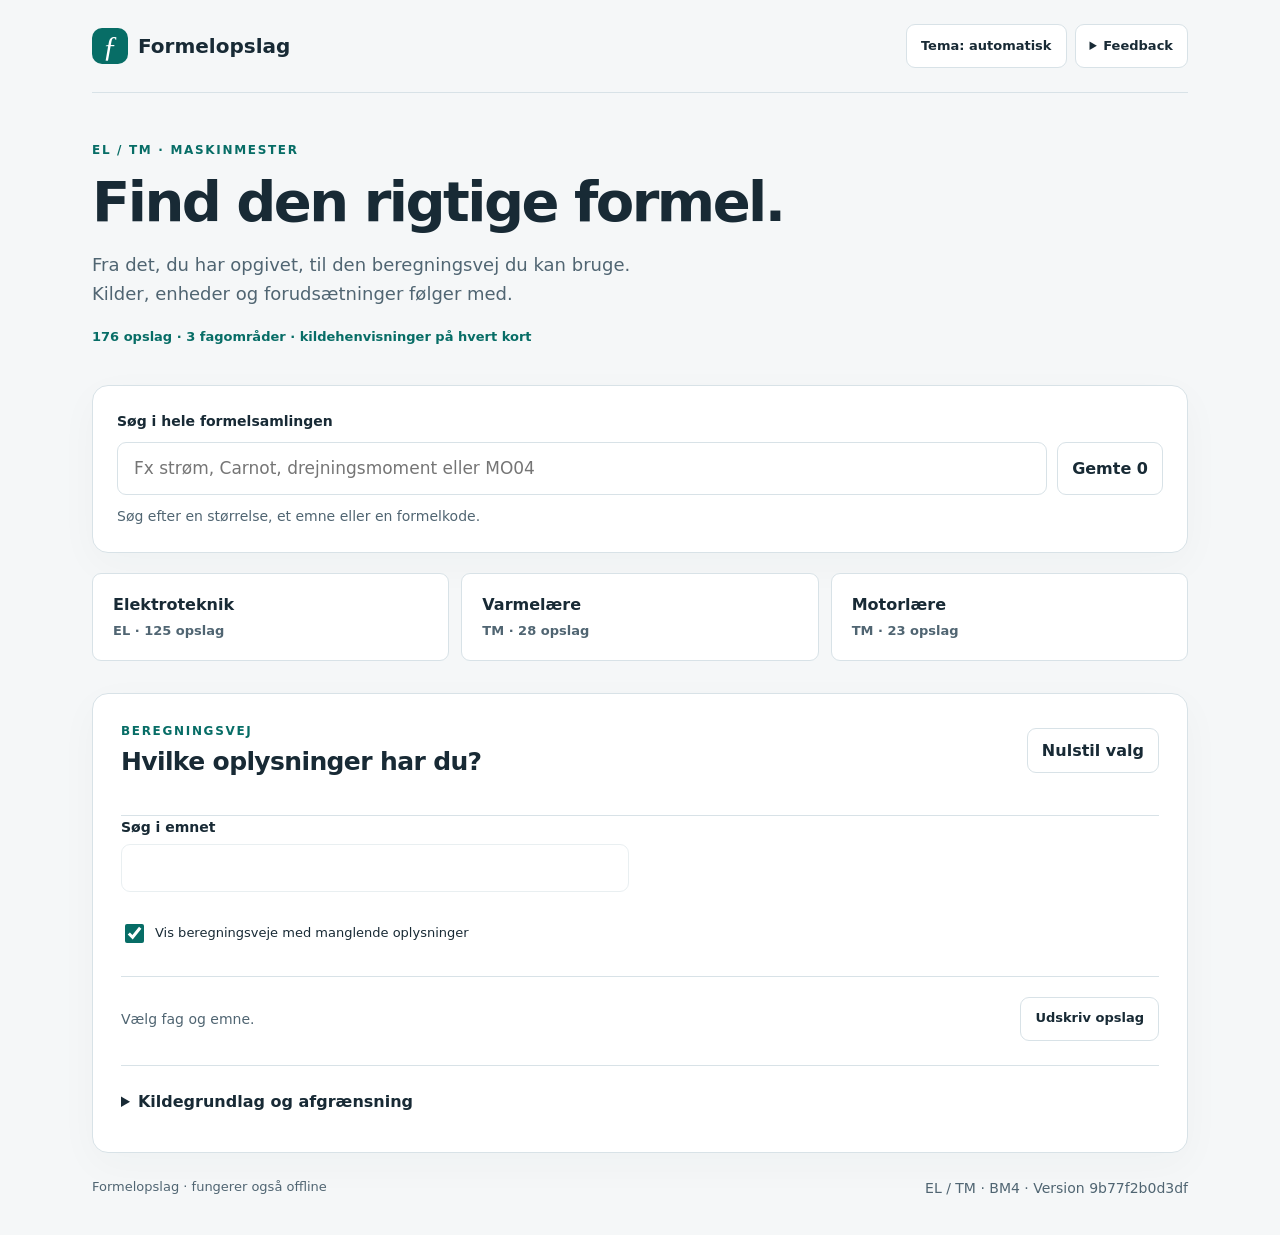
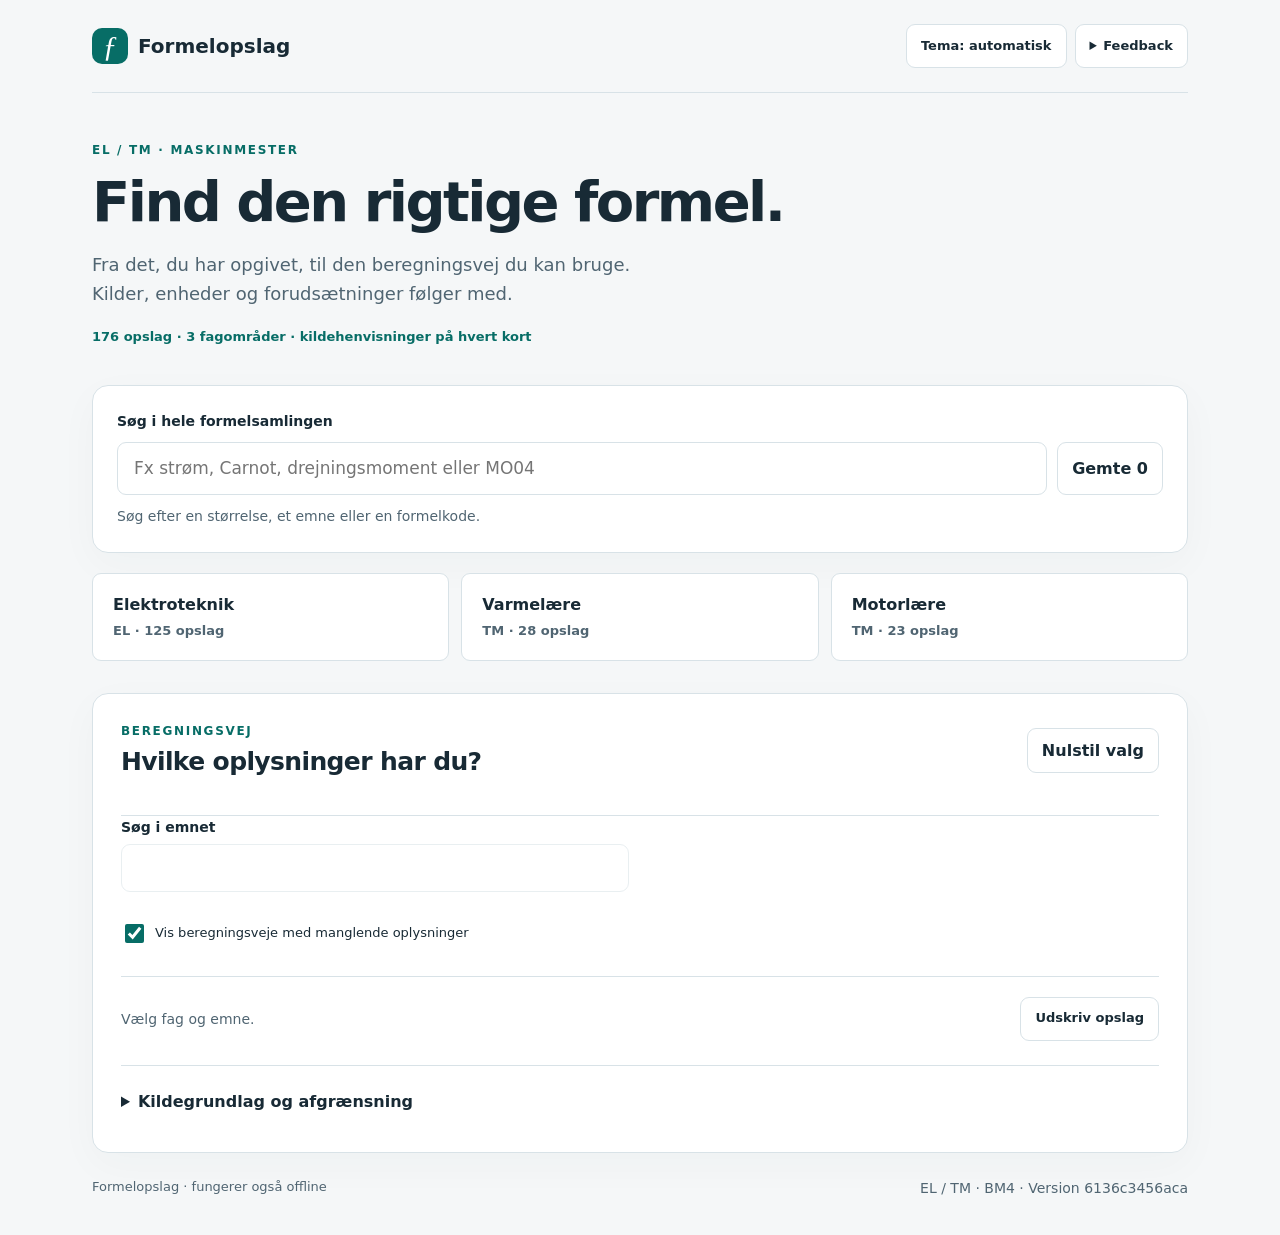
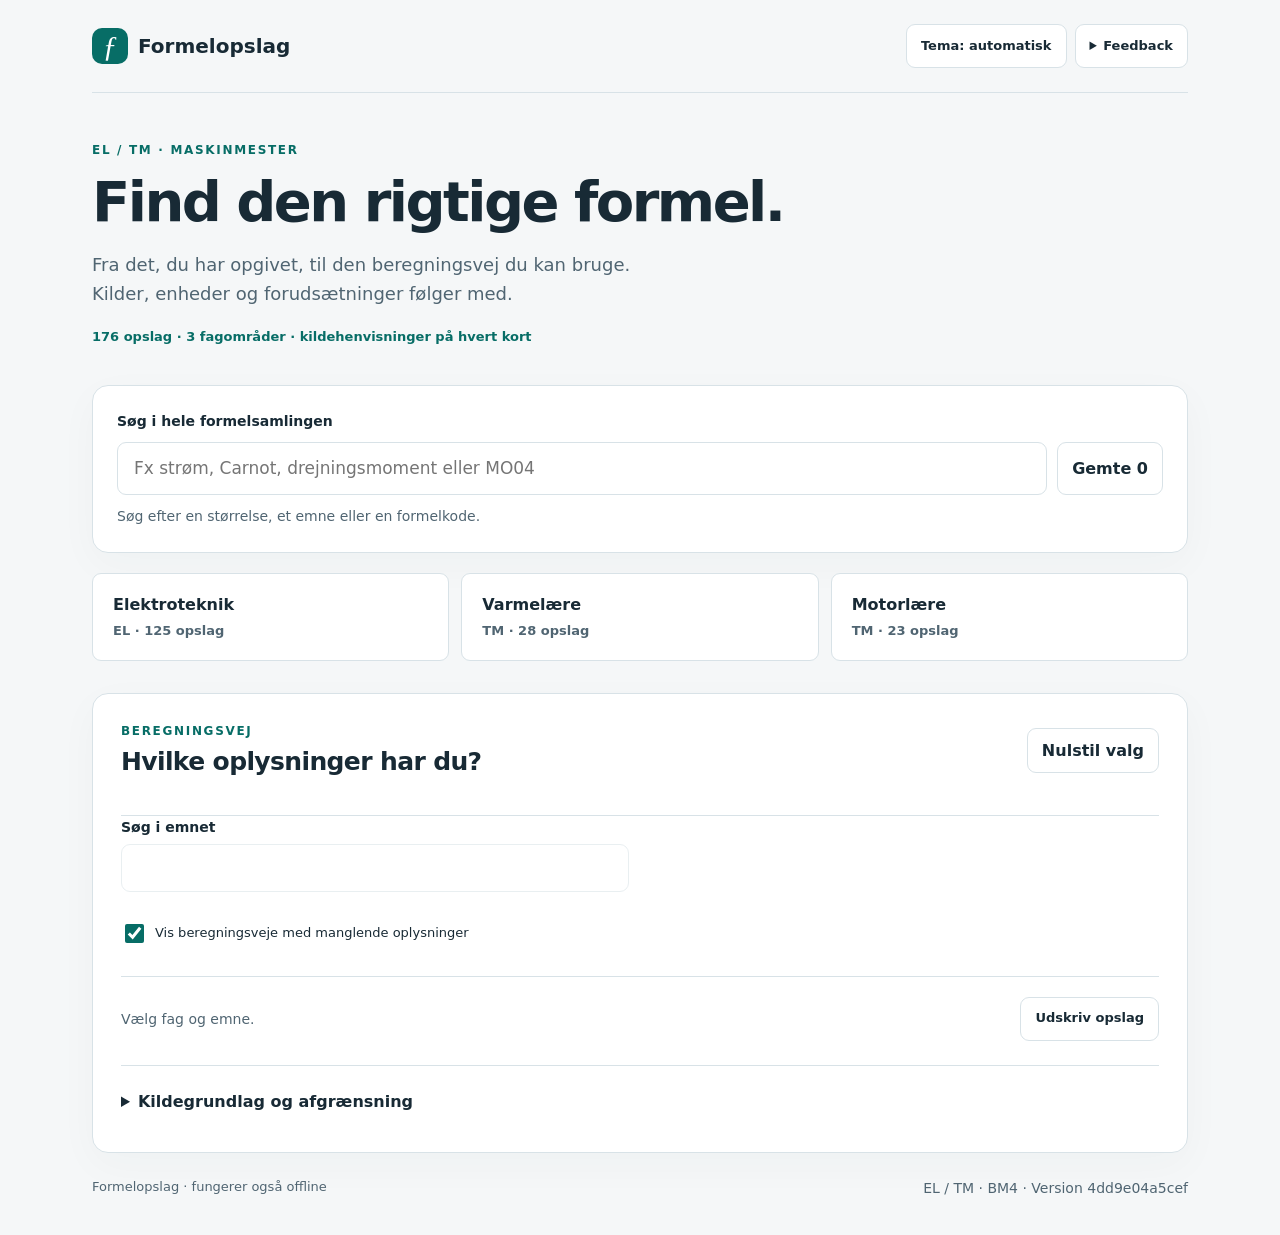
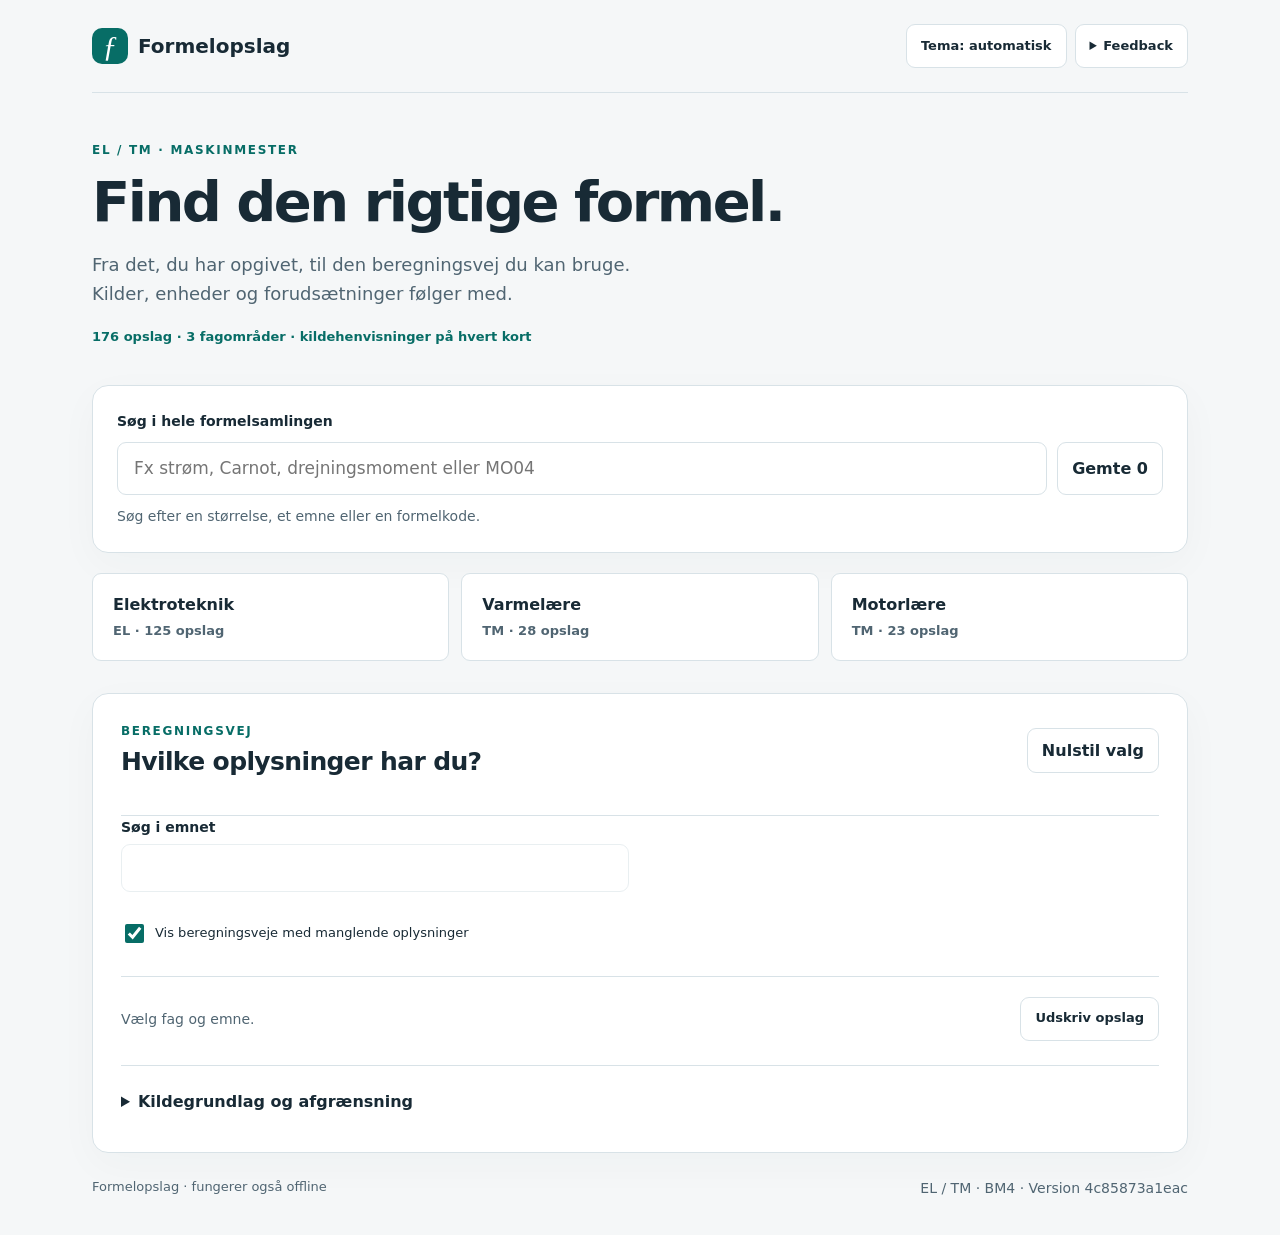
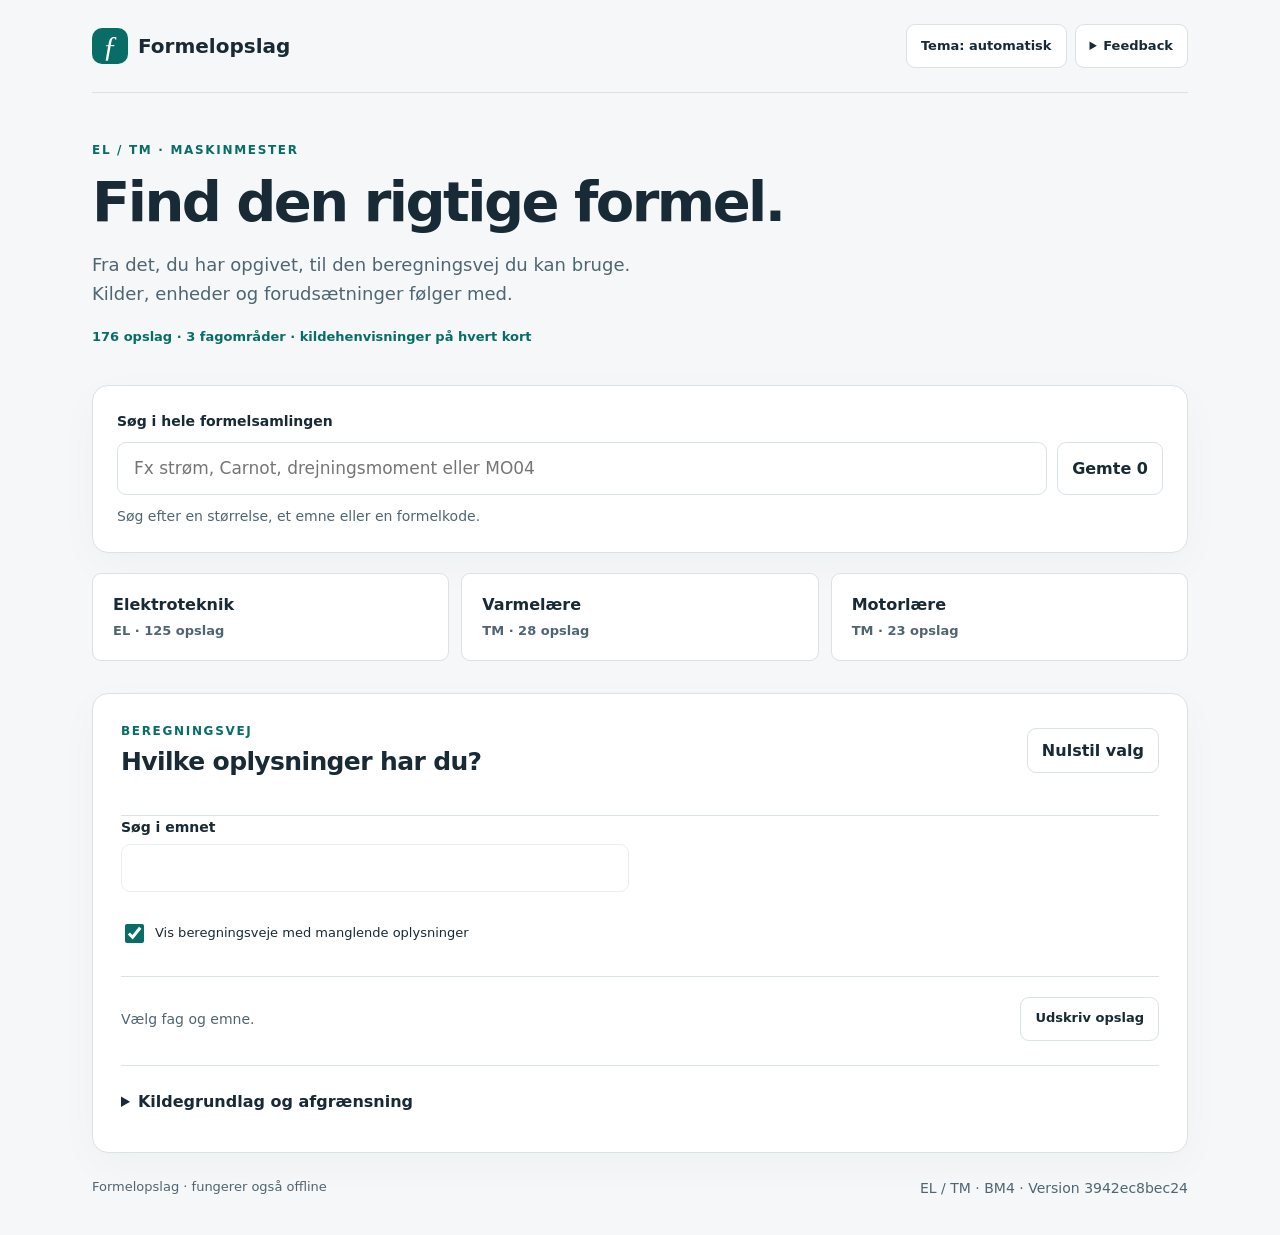
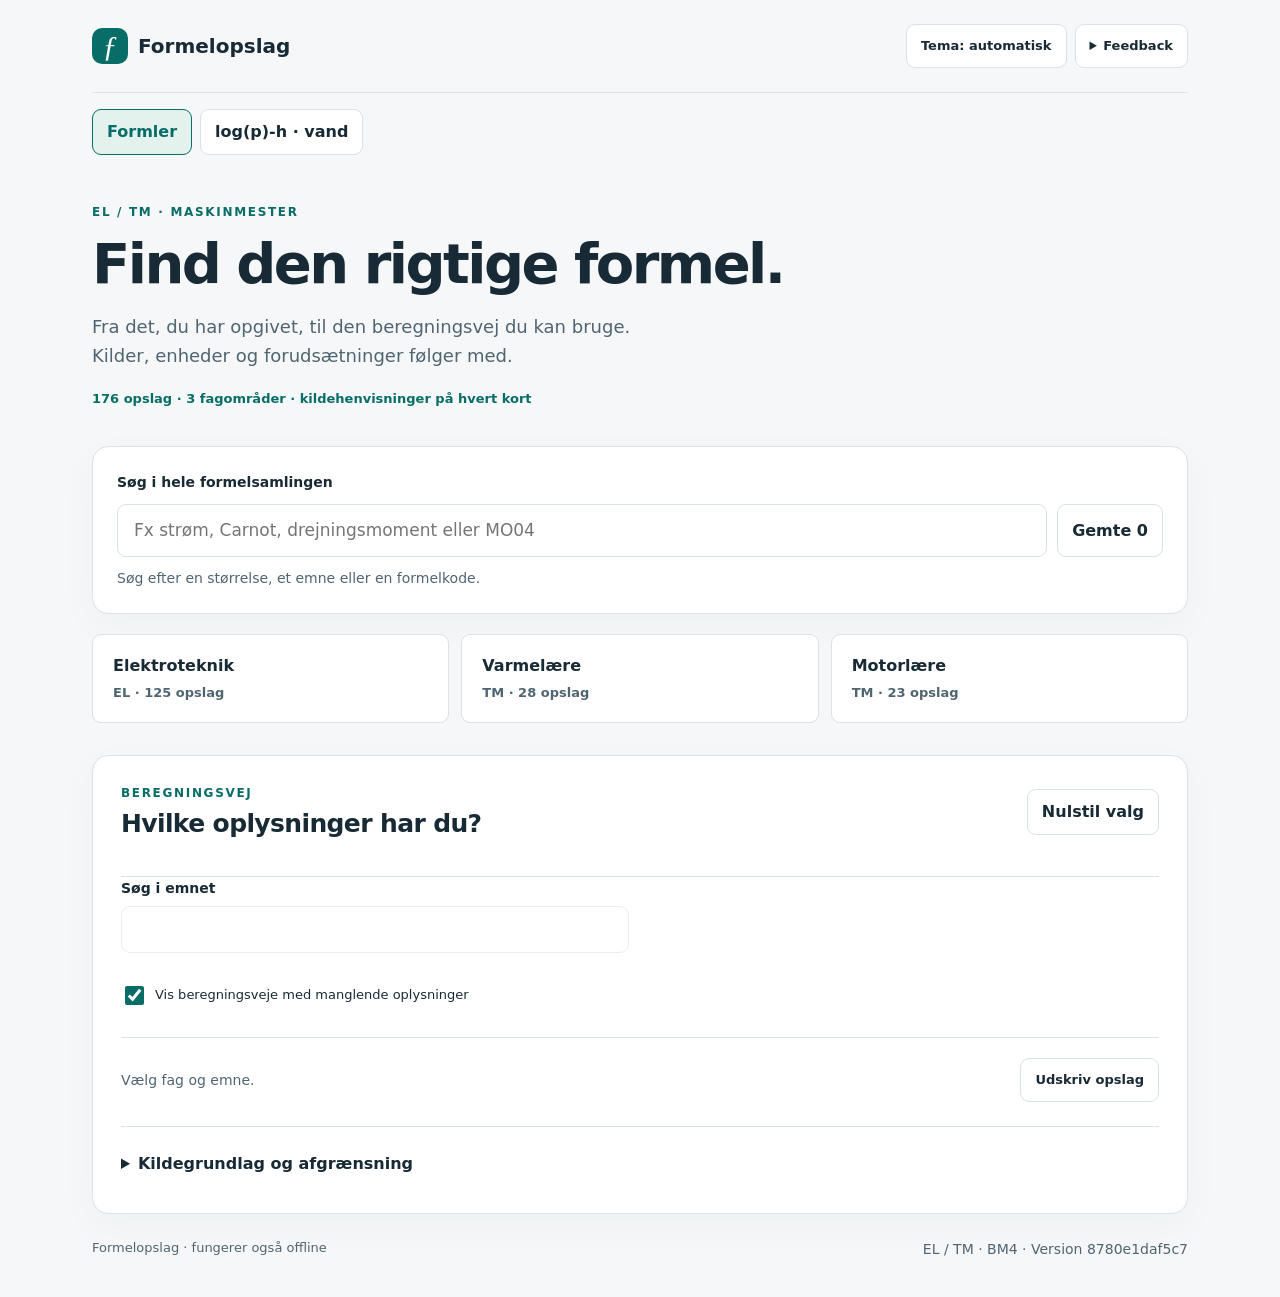
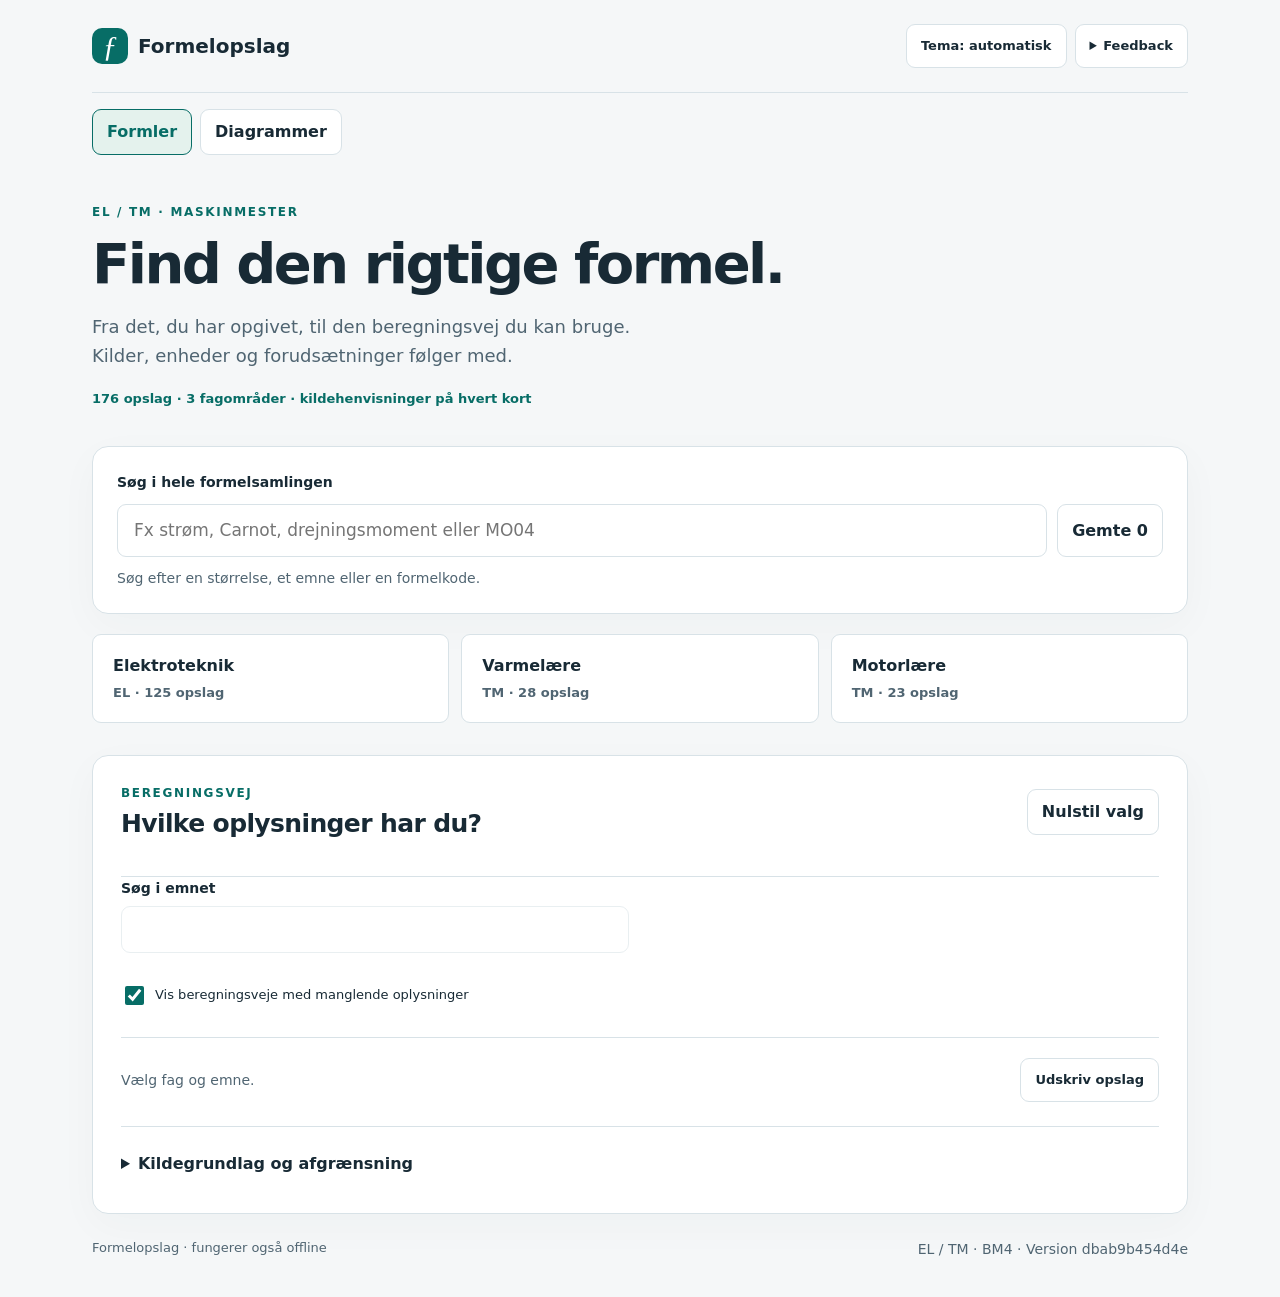
